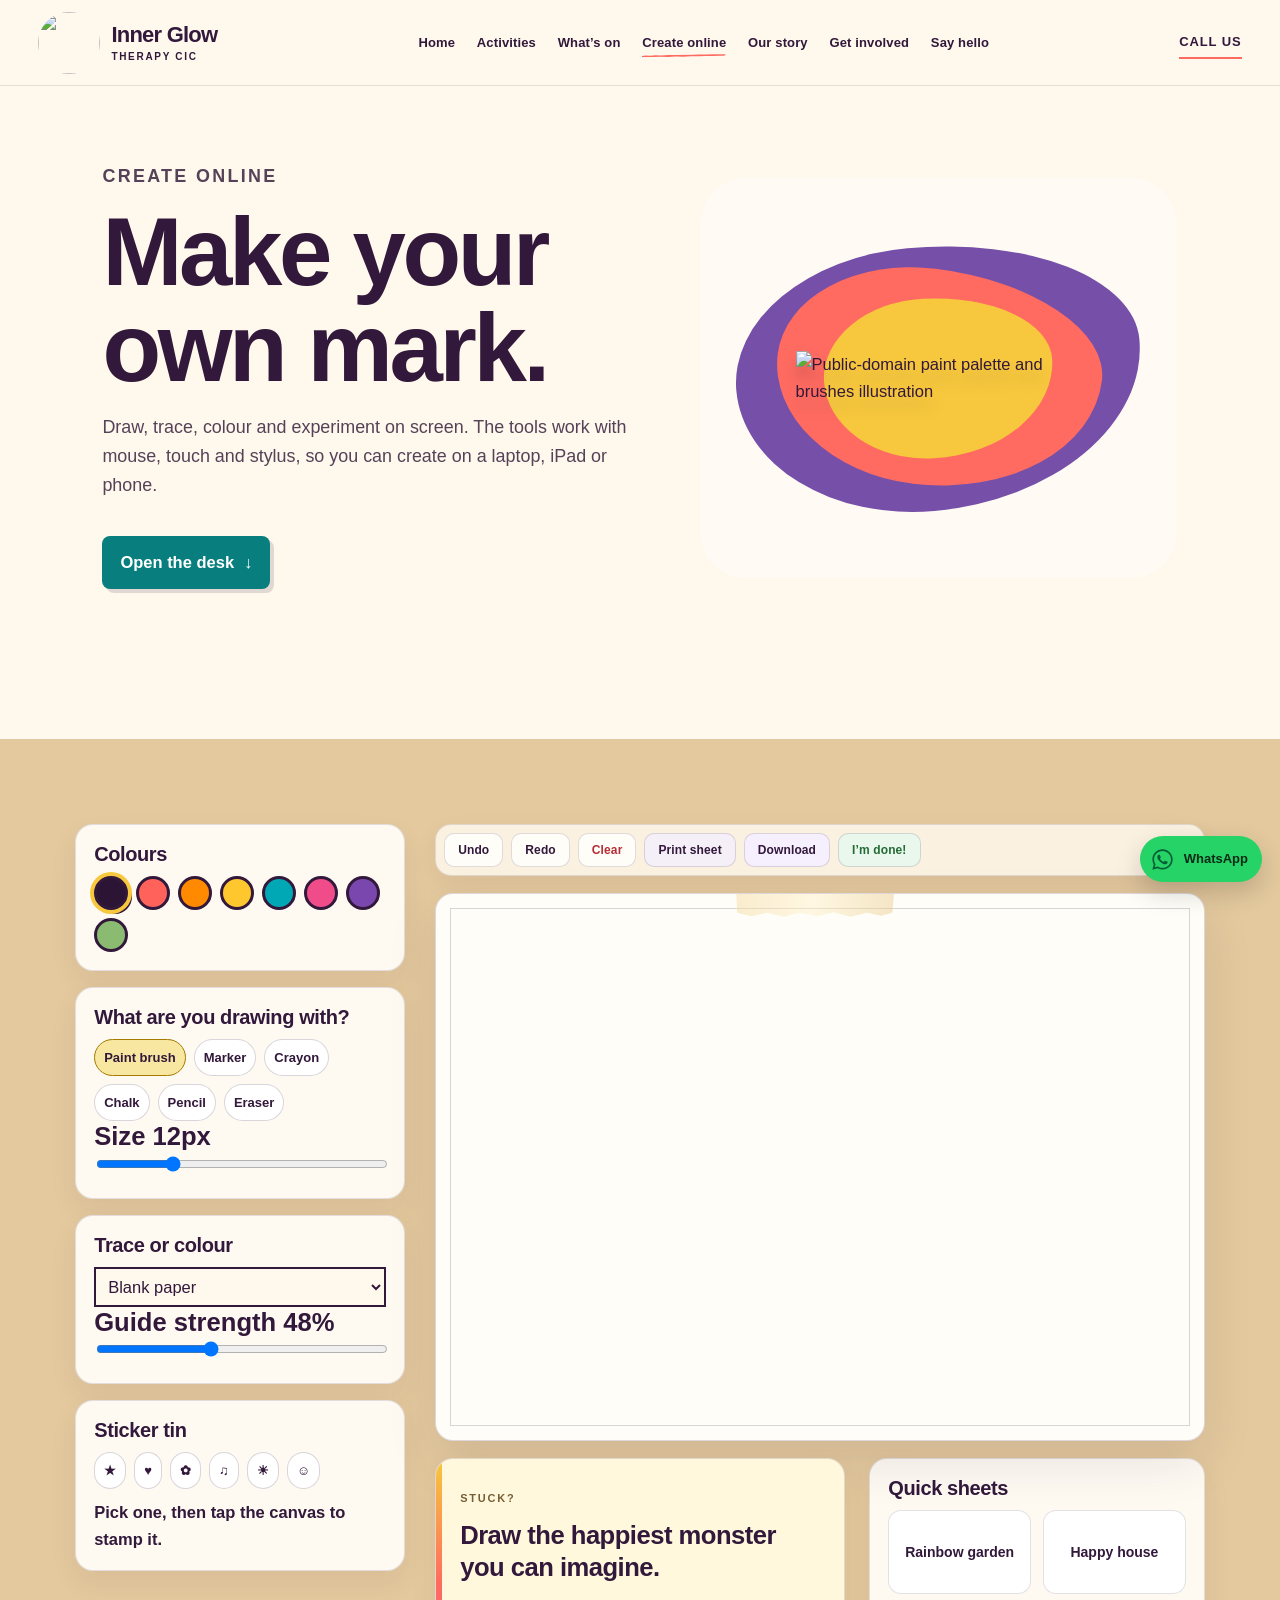
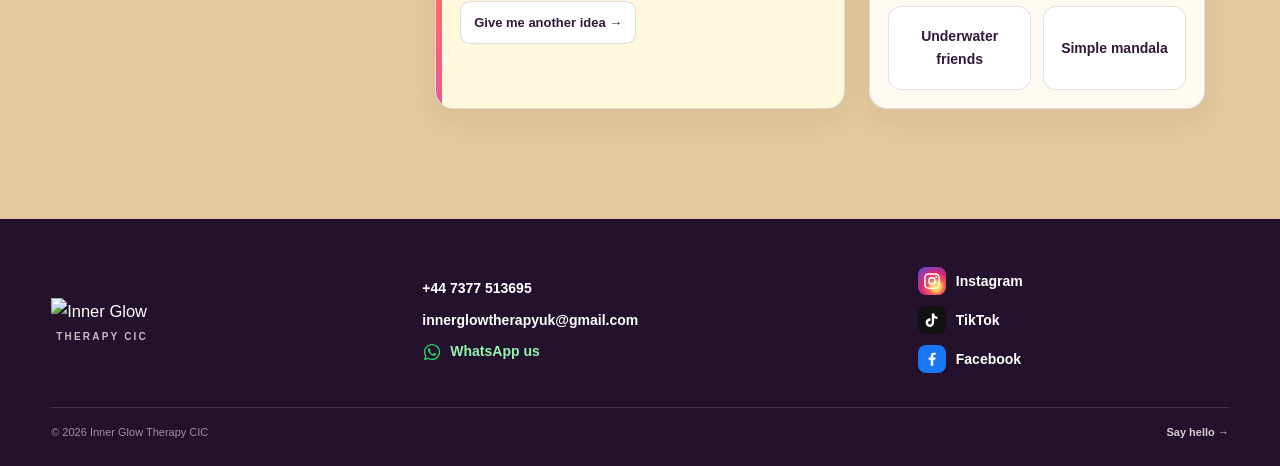
==== create-online.html @ 75ddf984 "Add files via upload" ====
<!doctype html><html lang="en"><head><meta charset="utf-8"><meta name="viewport" content="width=device-width,initial-scale=1"><meta name="theme-color" content="#fff7e9"><meta name="description" content="Draw, trace, colour and play online with the Inner Glow Therapy Messy Desk."><title>The Messy Desk | Create Online</title><link rel="stylesheet" href="styles.css"><script>(function(){try{var q=new URLSearchParams(location.search);if(sessionStorage.getItem('ig-build-wipe')==='1'||q.get('_ig')==='1')document.documentElement.classList.add('ig-incoming')}catch(e){if(location.search.indexOf('_ig=1')>-1)document.documentElement.classList.add('ig-incoming')}})();</script><style>html.ig-incoming::before{content:"";position:fixed;inset:0;z-index:2147483647;background:#ff6b60;pointer-events:none}</style></head><body data-page="create"><a class="skip" href="#main">Skip to content</a><header class="site-header v8-header"><a class="brand v8-brand v13-brand" href="index.html" aria-label="Inner Glow Therapy CIC home"><img class="v13-brand-symbol" src="assets/inner-glow-symbol-clean.png" alt=""><span class="v13-brand-copy"><strong>Inner Glow</strong><small>Therapy CIC</small></span></a><button class="menu-btn" type="button" aria-expanded="false" aria-controls="main-nav">Menu</button><nav class="site-nav" id="main-nav" aria-label="Main navigation"><a href="index.html">Home</a><a href="activities.html">Activities</a><a href="whats-on.html">What’s on</a><a href="create-online.html" aria-current="page">Create online</a><a href="about.html">Our story</a><a href="get-involved.html">Get involved</a><a href="contact.html">Say hello</a></nav><a class="header-call" href="tel:+447377513695">Call us</a></header>
<main id="main"><section class="sub-main"><section class="sub-hero create-online-hero"><div class="sub-hero-copy" data-build="text"><p class="eyebrow">CREATE ONLINE</p><h1>Make your own mark.</h1><p>Draw, trace, colour and experiment on screen. The tools work with mouse, touch and stylus, so you can create on a laptop, iPad or phone.</p><a class="v8-link solid teal" href="#messy-desk">Open the desk <span>↓</span></a></div><div class="sub-hero-art" data-build="art"><span class="art-layer a"></span><span class="art-layer b"></span><span class="art-layer c"></span><img src="assets/pd-palette.svg" alt="Public-domain paint palette and brushes illustration"></div></section></section><section class="messy-desk" id="messy-desk"><div class="desk-inner"><aside class="toolbox"><div class="tool-card" style="--r:-1deg"><h3>Colours</h3><div class="paint-swatches"><button class="colour-dot active" data-colour="#2b1434" style="--c:#2b1434" aria-label="Ink"></button><button class="colour-dot" data-colour="#ff625b" style="--c:#ff625b" aria-label="Coral"></button><button class="colour-dot" data-colour="#ff8a00" style="--c:#ff8a00" aria-label="Orange"></button><button class="colour-dot" data-colour="#ffc72e" style="--c:#ffc72e" aria-label="Yellow"></button><button class="colour-dot" data-colour="#00a7b5" style="--c:#00a7b5" aria-label="Teal"></button><button class="colour-dot" data-colour="#ef4c89" style="--c:#ef4c89" aria-label="Pink"></button><button class="colour-dot" data-colour="#7947ad" style="--c:#7947ad" aria-label="Purple"></button><button class="colour-dot" data-colour="#8bbb70" style="--c:#8bbb70" aria-label="Green"></button></div></div><div class="tool-card" style="--r:1deg"><h3>What are you drawing with?</h3><div class="brush-tabs"><button class="tool-chip active" data-brush="paint">Paint brush</button><button class="tool-chip" data-brush="marker">Marker</button><button class="tool-chip" data-brush="crayon">Crayon</button><button class="tool-chip" data-brush="chalk">Chalk</button><button class="tool-chip" data-brush="pencil">Pencil</button><button class="tool-chip" data-brush="eraser">Eraser</button></div><label class="hand" for="brush-size">Size <span id="brush-size-value">12</span>px</label><input id="brush-size" type="range" min="2" max="42" value="12"></div><div class="tool-card" style="--r:-.5deg"><h3>Trace or colour</h3><select id="guide-select"><option value="blank">Blank paper</option><optgroup label="Trace"><option value="heart">Heart swirl</option><option value="flower">Flower</option><option value="butterfly">Butterfly</option><option value="star">Star trail</option></optgroup><optgroup label="Colouring sheets"><option value="rainbow">Rainbow garden</option><option value="house">Happy house</option><option value="underwater">Underwater friends</option><option value="mandala">Simple mandala</option></optgroup></select><label class="hand" for="guide-opacity">Guide strength <span id="guide-opacity-value">48</span>%</label><input id="guide-opacity" type="range" min="15" max="100" value="48"></div><div class="tool-card" style="--r:1deg"><h3>Sticker tin</h3><div class="stamp-tabs"><button class="tool-chip stamp-icon" data-stamp="star">★</button><button class="tool-chip stamp-icon" data-stamp="heart">♥</button><button class="tool-chip stamp-icon" data-stamp="flower">✿</button><button class="tool-chip stamp-icon" data-stamp="music">♫</button><button class="tool-chip stamp-icon" data-stamp="sun">☀</button><button class="tool-chip stamp-icon" data-stamp="smile">☺</button></div><p style="margin:.6em 0 0;font-weight:700">Pick one, then tap the canvas to stamp it.</p></div></aside><div class="desk-canvas-area"><div class="canvas-toolbar"><button class="paint-btn" type="button" id="undo-btn">Undo</button><button class="paint-btn teal" type="button" id="redo-btn">Redo</button><button class="paint-btn coral" type="button" id="clear-btn">Clear</button><button class="paint-btn purple" type="button" id="print-btn">Print sheet</button><button class="paint-btn pink" type="button" id="download-btn">Download</button><button class="paint-btn green" type="button" id="done-btn">I’m done!</button></div><div class="canvas-shell"><div class="canvas-paper" id="canvas-paper"><div class="guide-layer" id="guide-layer" aria-hidden="true"></div><canvas id="draw-canvas" width="1000" height="700" aria-label="Inner Glow online drawing canvas"></canvas></div></div><div class="studio-bottom"><div class="prompt-card"><strong>STUCK?</strong><p class="prompt-text" id="prompt-text">Draw the happiest monster you can imagine.</p><button class="paint-btn coral" type="button" id="prompt-btn">Give me another idea →</button></div><div class="tool-card" style="--r:1deg"><h3>Quick sheets</h3><div class="sheet-list"><button class="sheet-choice" data-sheet="rainbow">Rainbow garden</button><button class="sheet-choice" data-sheet="house">Happy house</button><button class="sheet-choice" data-sheet="underwater">Underwater friends</button><button class="sheet-choice" data-sheet="mandala">Simple mandala</button></div></div></div></div></div></section></main><div class="done-pop" id="done-pop" role="dialog" aria-modal="true" aria-labelledby="done-title"><div class="done-card"><h2 id="done-title">LOOK WHAT YOU MADE!</h2><p class="hand">That deserves a tiny celebration.</p><div style="display:flex;gap:15px;justify-content:center;flex-wrap:wrap"><button class="paint-btn pink" type="button" id="done-download">Download it</button><button class="paint-btn teal" type="button" id="done-close">Keep drawing</button></div></div></div><footer class="site-footer v11-footer"><div class="footer-inner"><div class="footer-main"><div class="footer-brand footer-brand-real"><img src="assets/inner-glow-lockup-clean.png" alt="Inner Glow"><span class="footer-brand-sub">THERAPY CIC</span></div><div class="footer-contact"><a href="tel:+447377513695">+44 7377 513695</a><a href="mailto:innerglowtherapyuk@gmail.com">innerglowtherapyuk@gmail.com</a><a class="footer-whatsapp" href="https://wa.me/447377513695" target="_blank" rel="noopener"><span class="footer-wa-icon"><svg viewBox="0 0 32 32" aria-hidden="true"><path fill="currentColor" d="M16.03 3C8.85 3 3.03 8.78 3.03 15.91c0 2.28.6 4.5 1.73 6.45L3 29l6.82-1.77a13.04 13.04 0 0 0 6.2 1.57h.01c7.17 0 13-5.79 13-12.9C29.03 8.78 23.2 3 16.03 3Zm0 23.62h-.01a10.85 10.85 0 0 1-5.52-1.5l-.4-.24-4.05 1.05 1.08-3.93-.26-.4a10.67 10.67 0 0 1-1.67-5.7c0-5.94 4.86-10.73 10.84-10.73s10.84 4.8 10.84 10.73-4.87 10.72-10.85 10.72Zm5.94-8.04c-.33-.16-1.93-.95-2.23-1.06-.3-.1-.52-.16-.74.16-.22.33-.85 1.06-1.04 1.27-.19.22-.38.24-.7.08-.33-.16-1.38-.5-2.63-1.6-.97-.86-1.63-1.93-1.82-2.25-.19-.33-.02-.5.14-.66.15-.14.33-.38.49-.57.16-.19.22-.33.33-.54.1-.22.05-.41-.03-.57-.08-.16-.74-1.77-1.01-2.42-.27-.64-.54-.55-.74-.56h-.63c-.22 0-.57.08-.87.41-.3.33-1.14 1.11-1.14 2.72s1.17 3.16 1.33 3.38c.16.22 2.3 3.5 5.57 4.91.78.33 1.39.53 1.86.68.78.25 1.49.21 2.05.13.63-.09 1.93-.78 2.2-1.54.27-.76.27-1.41.19-1.54-.08-.14-.3-.22-.63-.38Z"/></svg></span><span>WhatsApp us</span></a></div><div class="footer-social"><a class="social-link social-instagram" href="https://www.instagram.com/innerglowtherapyuk?utm_source=qr&amp;igsh=cDhlcTVmOWV3dHRn" target="_blank" rel="noopener"><svg class="social-icon" viewBox="0 0 24 24" aria-hidden="true"><rect x="2.5" y="2.5" width="19" height="19" rx="5" fill="none" stroke="currentColor" stroke-width="2"/><circle cx="12" cy="12" r="4.2" fill="none" stroke="currentColor" stroke-width="2"/><circle cx="17.6" cy="6.5" r="1.2" fill="currentColor"/></svg><span>Instagram</span></a><a class="social-link social-tiktok" href="https://www.tiktok.com/@innerglowtherapyuk?_r=1&amp;_t=ZN-98gktzrJQJy" target="_blank" rel="noopener"><svg class="social-icon" viewBox="0 0 24 24" aria-hidden="true"><path fill="currentColor" d="M14.7 3.2c.5 2.7 2 4.3 4.6 4.5v3.1c-1.7-.1-3.2-.6-4.5-1.5v5.7c0 4.1-2.7 6.2-5.6 6.2-3.2 0-5.6-2.5-5.6-5.6 0-3.5 2.7-6 6.3-5.8v3.2c-1.8-.1-3.1.9-3.1 2.6 0 1.4 1 2.5 2.4 2.5 1.6 0 2.5-1.1 2.5-3.2V3.2h3Z"/></svg><span>TikTok</span></a><a class="social-link social-facebook" href="https://www.facebook.com/share/19WSZBAquq/" target="_blank" rel="noopener"><svg class="social-icon" viewBox="0 0 24 24" aria-hidden="true"><path fill="currentColor" d="M13.7 21v-8h2.7l.4-3.1h-3.1V7.9c0-.9.3-1.5 1.6-1.5H17V3.6c-.3 0-1.3-.1-2.5-.1-2.5 0-4.2 1.5-4.2 4.3v2.1H7.5V13h2.8v8h3.4Z"/></svg><span>Facebook</span></a></div></div><div class="footer-bottom"><span>© <span data-year></span> Inner Glow Therapy CIC</span><a href="contact.html">Say hello →</a></div></div></footer><a class="whatsapp-float v13-wa" href="https://wa.me/447377513695" target="_blank" rel="noopener" aria-label="Chat to Inner Glow Therapy CIC on WhatsApp"><svg class="wa-logo" viewBox="0 0 32 32" aria-hidden="true"><path fill="currentColor" d="M16.03 3C8.85 3 3.03 8.78 3.03 15.91c0 2.28.6 4.5 1.73 6.45L3 29l6.82-1.77a13.04 13.04 0 0 0 6.2 1.57h.01c7.17 0 13-5.79 13-12.9C29.03 8.78 23.2 3 16.03 3Zm0 23.62h-.01a10.85 10.85 0 0 1-5.52-1.5l-.4-.24-4.05 1.05 1.08-3.93-.26-.4a10.67 10.67 0 0 1-1.67-5.7c0-5.94 4.86-10.73 10.84-10.73s10.84 4.8 10.84 10.73-4.87 10.72-10.85 10.72Zm5.94-8.04c-.33-.16-1.93-.95-2.23-1.06-.3-.1-.52-.16-.74.16-.22.33-.85 1.06-1.04 1.27-.19.22-.38.24-.7.08-.33-.16-1.38-.5-2.63-1.6-.97-.86-1.63-1.93-1.82-2.25-.19-.33-.02-.5.14-.66.15-.14.33-.38.49-.57.16-.19.22-.33.33-.54.1-.22.05-.41-.03-.57-.08-.16-.74-1.77-1.01-2.42-.27-.64-.54-.55-.74-.56h-.63c-.22 0-.57.08-.87.41-.3.33-1.14 1.11-1.14 2.72s1.17 3.16 1.33 3.38c.16.22 2.3 3.5 5.57 4.91.78.33 1.39.53 1.86.68.78.25 1.49.21 2.05.13.63-.09 1.93-.78 2.2-1.54.27-.76.27-1.41.19-1.54-.08-.14-.3-.22-.63-.38Z"/></svg><span class="wa-label">WhatsApp</span></a><script src="script.js"></script></body></html>
---- styles.css ----
:root{--paper:#fff7e9;--paper2:#f8ead5;--ink:#2b1434;--orange:#ff8a00;--coral:#ff625b;--pink:#ef4c89;--purple:#7947ad;--teal:#00a7b5;--yellow:#ffc72e;--green:#8bbb70;--blue:#2d85bb;--max:1320px;--line:3px solid var(--ink);--shadow:8px 9px 0 var(--ink)}
*{box-sizing:border-box}html{scroll-behavior:smooth;background:var(--paper)}body{margin:0;background:var(--paper);color:var(--ink);font-family:'Atkinson Hyperlegible','Trebuchet MS',Arial,sans-serif;line-height:1.5;overflow-x:hidden}a{color:inherit}img{max-width:100%;display:block}button,input,textarea,select{font:inherit;color:inherit}.skip{position:fixed;left:12px;top:-80px;background:var(--ink);color:#fff;padding:10px 14px;z-index:999999}.skip:focus{top:12px}::selection{background:var(--yellow)}
/* typography */
.brush-font,.display,.section-title,.paint-heading{font-family:'Knewave','Arial Black',Impact,cursive;letter-spacing:.01em}.hand,.scribble,.nav-hand{font-family:'Schoolbell','Segoe Print','Comic Sans MS',cursive}.display{font-size:clamp(78px,11vw,168px);line-height:.79;margin:0;text-transform:uppercase;font-weight:400}.section-title{font-size:clamp(48px,7vw,98px);line-height:.88;margin:0;font-weight:400}.section-title.small{font-size:clamp(42px,5.6vw,76px)}.kicker{font-size:12px;line-height:1.2;font-weight:700;letter-spacing:.18em;text-transform:uppercase;margin:0 0 15px}.lede{font-size:clamp(19px,2.1vw,29px);line-height:1.26;font-weight:700;max-width:680px}.hand{font-size:clamp(20px,2vw,31px);line-height:1.2}.copy{font-size:18px;font-weight:700;max-width:64ch}
/* ambient moving paint */
.ambient-paint{position:fixed;inset:0;pointer-events:none;z-index:0;overflow:hidden}.ambient-dot{position:absolute;width:var(--s);height:var(--s);left:var(--x);top:var(--y);background:var(--c);opacity:.13;mask:url('assets/splat.svg') center/contain no-repeat;-webkit-mask:url('assets/splat.svg') center/contain no-repeat;animation:floatPaint var(--d) ease-in-out infinite alternate;transform:rotate(var(--r))}.ambient-line{position:absolute;width:26vw;height:16px;left:var(--x);top:var(--y);background:var(--c);opacity:.08;mask:url('assets/brush-small.svg') center/100% 100%;-webkit-mask:url('assets/brush-small.svg') center/100% 100%;animation:driftLine var(--d) ease-in-out infinite alternate;transform:rotate(var(--r))}@keyframes floatPaint{to{transform:translate(24px,-18px) rotate(calc(var(--r) + 16deg)) scale(1.08)}}@keyframes driftLine{to{transform:translate(-45px,20px) rotate(calc(var(--r) - 2deg))}}
.site-header,main,.site-footer{position:relative;z-index:2}
/* header */
.site-header{max-width:var(--max);margin:0 auto;padding:15px 24px;display:grid;grid-template-columns:auto 1fr auto;gap:24px;align-items:center}.brand{display:flex;align-items:center;gap:10px;text-decoration:none}.brand img{width:54px;height:54px;border-radius:50%;object-fit:cover}.brand-name{font-family:'Schoolbell',cursive;font-size:24px;font-weight:700;white-space:nowrap}.site-nav{display:flex;justify-content:center;align-items:center;gap:4px;flex-wrap:wrap}.site-nav a{font-family:'Schoolbell',cursive;text-decoration:none;font-size:19px;font-weight:700;padding:8px 10px;position:relative;transition:transform .18s ease}.site-nav a:hover{transform:rotate(-2deg) translateY(-2px)}.site-nav a::after{content:'';position:absolute;left:5px;right:5px;bottom:3px;height:10px;background:var(--yellow);z-index:-1;mask:url('assets/brush-small.svg') center/100% 100%;-webkit-mask:url('assets/brush-small.svg') center/100% 100%;transform:scaleX(0) rotate(-1deg);transform-origin:left;transition:transform .2s ease}.site-nav a:hover::after,.site-nav a[aria-current='page']::after{transform:scaleX(1) rotate(-1deg)}.header-call{font-family:'Schoolbell',cursive;font-weight:700;text-decoration:none;font-size:18px;position:relative;padding:10px 15px}.header-call::before{content:'';position:absolute;inset:-5px -8px;background:var(--coral);z-index:-1;mask:url('assets/brush-small.svg') center/100% 100%;-webkit-mask:url('assets/brush-small.svg') center/100% 100%;transform:rotate(1deg)}.menu-btn{display:none;border:var(--line);background:var(--yellow);font-family:'Schoolbell';font-size:18px;font-weight:700;padding:8px 11px}
/* common artwork helpers */
.paint-swipe{position:absolute;display:block;background:var(--c);mask:url('assets/brush-wide.svg') center/100% 100%;-webkit-mask:url('assets/brush-wide.svg') center/100% 100%;animation:swashBreath 8s ease-in-out infinite alternate;transform:rotate(var(--r,0deg));pointer-events:none}.paint-swipe.small{mask-image:url('assets/brush-small.svg');-webkit-mask-image:url('assets/brush-small.svg')}@keyframes swashBreath{to{transform:rotate(calc(var(--r,0deg) + 1deg)) scale(1.025)}}.paint-splat{position:absolute;background:var(--c);mask:url('assets/splat.svg') center/contain no-repeat;-webkit-mask:url('assets/splat.svg') center/contain no-repeat;animation:splatFloat 6s ease-in-out infinite alternate;pointer-events:none}@keyframes splatFloat{to{transform:translateY(-11px) rotate(11deg) scale(1.04)}}.tape{position:absolute;background:url('assets/tape.svg') center/100% 100% no-repeat;pointer-events:none;z-index:5}.scribble-arrow{position:absolute;font-family:'Schoolbell',cursive;font-size:30px;font-weight:700;animation:wiggle 3.6s ease-in-out infinite alternate;pointer-events:none}@keyframes wiggle{to{transform:translateY(-5px) rotate(4deg)}}
.paint-btn{position:relative;display:inline-flex;align-items:center;justify-content:center;text-decoration:none;border:0;background:none;font-family:'Schoolbell',cursive;font-size:21px;font-weight:700;padding:13px 19px;cursor:pointer;isolation:isolate;transition:transform .15s ease}.paint-btn::before{content:'';position:absolute;inset:-9px -13px;background:var(--btn,var(--yellow));z-index:-1;mask:url('assets/brush-small.svg') center/100% 100%;-webkit-mask:url('assets/brush-small.svg') center/100% 100%;transform:rotate(var(--btn-r,-1deg));transition:transform .17s ease}.paint-btn:hover{transform:translateY(-3px) rotate(-1deg)}.paint-btn:hover::before{transform:rotate(calc(var(--btn-r,-1deg) + 2deg)) scale(1.04)}.paint-btn.coral{--btn:var(--coral)}.paint-btn.pink{--btn:var(--pink)}.paint-btn.teal{--btn:var(--teal)}.paint-btn.purple{--btn:#bd88d7}.paint-btn.green{--btn:var(--green)}
/* HOME: sketchbook hero */
.hero{max-width:var(--max);margin:0 auto;min-height:830px;padding:62px 24px 95px;display:grid;grid-template-columns:1.05fr .95fr;gap:44px;align-items:center;position:relative}.hero-copy{position:relative;z-index:4}.hero-copy .display span{display:block;width:max-content;max-width:100%;position:relative;animation:headlineWobble 7s ease-in-out infinite alternate}.hero-copy .display span:nth-child(2){margin-left:6%;animation-delay:-2s}.hero-copy .display span:nth-child(3){margin-left:1%;animation-delay:-4s}@keyframes headlineWobble{to{transform:rotate(.7deg) translateY(-3px)}}.hero-copy .display span::before{content:'';position:absolute;left:-5%;right:-7%;bottom:.03em;height:.28em;background:var(--stroke);z-index:-1;mask:url('assets/brush-small.svg') center/100% 100%;-webkit-mask:url('assets/brush-small.svg') center/100% 100%;animation:underlineLive 5s ease-in-out infinite alternate;transform:rotate(var(--rot,-1deg));transform-origin:left}@keyframes underlineLive{0%{transform:rotate(var(--rot,-1deg)) scaleX(.93)}100%{transform:rotate(calc(var(--rot,-1deg) + 1deg)) scaleX(1.03)}}.hero-copy .l1{--stroke:var(--yellow);--rot:-2deg}.hero-copy .l2{--stroke:var(--coral);--rot:1deg}.hero-copy .l3{--stroke:var(--teal);--rot:-1deg}.hero-actions{display:flex;gap:22px;flex-wrap:wrap;margin-top:30px}.hero-side{position:relative;height:650px}.logo-paper{position:absolute;left:13%;top:64px;width:72%;background:#fffdf6;border:var(--line);padding:22px 22px 26px;box-shadow:14px 15px 0 var(--ink);transform:rotate(2.7deg);animation:paperFloat 7s ease-in-out infinite alternate;z-index:3}@keyframes paperFloat{to{transform:translateY(-10px) rotate(1.6deg)}}.logo-paper img{width:100%}.logo-paper .tape{width:150px;height:48px;top:-23px;left:35%;transform:rotate(-3deg)}.studio-note{position:absolute;border:var(--line);box-shadow:6px 7px 0 var(--ink);padding:13px 15px;background:var(--yellow);font-family:'Schoolbell',cursive;font-size:19px;line-height:1.15;font-weight:700;z-index:6;animation:noteFloat 6s ease-in-out infinite alternate}@keyframes noteFloat{to{transform:translateY(-8px) rotate(calc(var(--nr,0deg) + 2deg))}}.studio-note.a{left:0;top:28px;--nr:-7deg;transform:rotate(-7deg)}.studio-note.b{right:0;top:18px;background:var(--pink);--nr:6deg;transform:rotate(6deg)}.studio-note.c{right:1%;bottom:42px;background:var(--teal);--nr:-4deg;transform:rotate(-4deg)}.hero-side .paint-swipe.s1{width:95%;height:230px;left:3%;top:225px;--c:var(--orange);--r:-10deg;opacity:.72;z-index:1}.hero-side .paint-swipe.s2{width:76%;height:160px;right:-8%;bottom:85px;--c:var(--teal);--r:8deg;opacity:.63;z-index:1}.hero-side .paint-splat{width:95px;height:95px;left:6%;bottom:75px;--c:var(--purple);z-index:2}.hero-doodle{position:absolute;font-family:'Schoolbell',cursive;font-weight:700;z-index:7}.doodle-star{right:6%;top:188px;font-size:60px;color:var(--orange);animation:spinSlow 14s linear infinite}@keyframes spinSlow{to{transform:rotate(360deg)}}.doodle-arrow{left:0;bottom:116px;font-size:28px;transform:rotate(-10deg)}
.ticker{overflow:hidden;background:var(--ink);color:var(--paper);border-top:6px solid var(--coral);border-bottom:6px solid var(--yellow);transform:rotate(-.6deg);margin:-25px -12px 0}.ticker-track{display:flex;white-space:nowrap;width:max-content;font-family:'Schoolbell',cursive;font-size:25px;font-weight:700;padding:12px 0;animation:ticker 22s linear infinite}.ticker-track span{padding-right:34px}@keyframes ticker{to{transform:translateX(-50%)}}
/* sections */
.page{max-width:var(--max);margin:0 auto;padding:105px 24px;position:relative}.page.tight{padding-top:72px;padding-bottom:72px}.section-intro{display:grid;grid-template-columns:1.1fr .9fr;gap:45px;align-items:end;margin-bottom:58px}.section-intro p{font-size:19px;font-weight:700;max-width:600px}
/* mural activities */
.mural{position:relative;min-height:920px;margin-top:30px}.mural-piece{position:absolute;padding:28px 30px 34px;z-index:2}.mural-piece::before{content:'';position:absolute;inset:-12px -18px;background:var(--piece);z-index:-2;mask:url('assets/brush-wide.svg') center/100% 100%;-webkit-mask:url('assets/brush-wide.svg') center/100% 100%;transform:rotate(var(--rot));filter:drop-shadow(7px 8px 0 var(--ink))}.mural-piece h3{font-family:'Knewave',cursive;font-size:clamp(40px,5vw,72px);line-height:.86;margin:0 0 12px;font-weight:400;max-width:9ch}.mural-piece p{font-weight:700;font-size:18px;max-width:31ch;margin:0}.mural-piece .mini-icon{position:absolute;right:4%;top:-12%;width:110px;height:110px;animation:iconDance 5s ease-in-out infinite alternate}@keyframes iconDance{to{transform:translateY(-8px) rotate(6deg)}}.mural-piece.craft{left:1%;top:20px;width:46%;--piece:var(--coral);--rot:-2deg}.mural-piece.dance{right:4%;top:80px;width:40%;--piece:var(--yellow);--rot:2deg}.mural-piece.chat{left:10%;top:360px;width:38%;--piece:var(--teal);--rot:1deg}.mural-piece.wellbeing{right:8%;top:405px;width:39%;--piece:var(--green);--rot:-2deg}.mural-piece.community{left:18%;right:14%;top:685px;--piece:#c588df;--rot:1deg}.mural-line{position:absolute;height:18px;background:var(--ink);opacity:.14;mask:url('assets/brush-small.svg') center/100% 100%;-webkit-mask:url('assets/brush-small.svg') center/100% 100%;animation:driftLine 7s ease-in-out infinite alternate}.mural-line.m1{left:2%;right:30%;top:325px;transform:rotate(7deg)}.mural-line.m2{left:36%;right:2%;top:656px;transform:rotate(-5deg)}
/* doodle mini canvas */
.doodle-lab{background:var(--ink);color:var(--paper);overflow:hidden}.doodle-lab-inner{max-width:var(--max);margin:0 auto;padding:90px 24px;display:grid;grid-template-columns:.8fr 1.2fr;gap:42px;align-items:center}.doodle-lab .section-title{color:var(--paper)}.mini-canvas-wrap{position:relative;background:#fffdf8;border:4px solid var(--paper);box-shadow:12px 13px 0 var(--pink);padding:14px;transform:rotate(1deg)}#mini-canvas{width:100%;height:360px;display:block;background:linear-gradient(#fffdf8,#fff7e9);touch-action:none;cursor:crosshair}.mini-canvas-label{position:absolute;top:-33px;right:16px;background:var(--yellow);color:var(--ink);padding:8px 15px;font-family:'Schoolbell';font-size:21px;transform:rotate(3deg);border:3px solid var(--ink)}.mini-tools{display:flex;gap:14px;flex-wrap:wrap;margin-top:24px}.mini-dot{width:36px;height:36px;border-radius:50%;border:3px solid var(--paper);background:var(--c);cursor:pointer}.mini-dot.active{box-shadow:0 0 0 4px var(--yellow)}
/* choose mood */
.mood-grid{display:grid;grid-template-columns:repeat(5,1fr);gap:14px;margin-top:42px}.mood{border:0;background:none;position:relative;min-height:150px;padding:18px 14px;font-family:'Schoolbell',cursive;font-size:24px;font-weight:700;cursor:pointer;isolation:isolate;transition:transform .18s ease}.mood::before{content:'';position:absolute;inset:-8px;background:var(--c);z-index:-1;mask:url('assets/brush-wide.svg') center/100% 100%;-webkit-mask:url('assets/brush-wide.svg') center/100% 100%;transform:rotate(var(--r))}.mood:hover,.mood[aria-pressed='true']{transform:translateY(-6px) rotate(-1deg)}.mood[aria-pressed='true']::after{content:'✓';position:absolute;right:8px;top:-4px;font-family:'Schoolbell';font-size:35px}.mood-answer{margin-top:34px;padding:28px;position:relative;max-width:770px}.mood-answer::before{content:'';position:absolute;inset:-16px -20px;background:var(--paper2);z-index:-1;mask:url('assets/brush-wide.svg') center/100% 100%;-webkit-mask:url('assets/brush-wide.svg') center/100% 100%;transform:rotate(-1deg)}.mood-answer strong{font-family:'Knewave';font-size:40px;font-weight:400;display:block;line-height:.95}
/* online teaser */
.online-teaser{display:grid;grid-template-columns:.85fr 1.15fr;gap:45px;align-items:center}.desk-preview{position:relative;min-height:440px}.desk-preview .sheet{position:absolute;border:var(--line);box-shadow:var(--shadow);padding:25px;background:#fffdf8;font-family:'Schoolbell';font-size:22px;font-weight:700}.desk-preview .sheet.one{left:2%;top:20px;width:62%;height:240px;background:var(--yellow);transform:rotate(-5deg)}.desk-preview .sheet.two{right:2%;top:90px;width:55%;height:230px;background:var(--teal);transform:rotate(4deg)}.desk-preview .sheet.three{left:22%;right:17%;bottom:12px;height:175px;background:var(--coral);transform:rotate(-1deg)}.desk-preview .sheet::after{content:'';position:absolute;width:110px;height:36px;left:38%;top:-20px;background:url('assets/tape.svg') center/100% 100% no-repeat}.desk-preview .sketch{font-size:60px;display:block;line-height:1;margin-top:20px;animation:wiggle 4s ease-in-out infinite alternate}
/* page hero variants */
.page-hero{max-width:var(--max);margin:0 auto;padding:65px 24px 80px;display:grid;grid-template-columns:1.05fr .95fr;gap:45px;align-items:center;min-height:610px}.page-hero h1{font-family:'Knewave';font-size:clamp(72px,10vw,145px);line-height:.8;margin:0;text-transform:uppercase;font-weight:400}.page-hero h1 .paint-word{position:relative;display:inline-block}.page-hero h1 .paint-word::after{content:'';position:absolute;left:-6%;right:-8%;bottom:.04em;height:.3em;background:var(--page-color,var(--yellow));z-index:-1;mask:url('assets/brush-small.svg') center/100% 100%;-webkit-mask:url('assets/brush-small.svg') center/100% 100%;animation:underlineLive 5s ease-in-out infinite alternate}.page-art{height:430px;position:relative}.page-art .big-swash{position:absolute;inset:45px 0 20px;background:var(--page-color,var(--yellow));mask:url('assets/brush-wide.svg') center/100% 100%;-webkit-mask:url('assets/brush-wide.svg') center/100% 100%;transform:rotate(-6deg);animation:swashBreath 8s ease-in-out infinite alternate}.page-art .big-word{position:absolute;left:50%;top:50%;transform:translate(-50%,-50%) rotate(-4deg);font-family:'Schoolbell';font-weight:700;font-size:clamp(52px,7vw,100px);line-height:.9;text-align:center;z-index:3}.page-art .paint-splat{width:100px;height:100px;right:0;top:0;--c:var(--pink)}
/* activities detailed */
.activity-flow{display:grid;gap:115px}.activity-scene{display:grid;grid-template-columns:1fr 1fr;gap:52px;align-items:center;position:relative}.activity-scene:nth-child(even) .activity-visual{order:2}.activity-visual{min-height:430px;position:relative;display:grid;place-items:center}.activity-visual::before{content:'';position:absolute;inset:0;background:var(--tone);mask:url('assets/brush-wide.svg') center/100% 100%;-webkit-mask:url('assets/brush-wide.svg') center/100% 100%;transform:rotate(var(--rot,-3deg));filter:drop-shadow(9px 10px 0 var(--ink));animation:swashBreath 9s ease-in-out infinite alternate}.activity-visual .art-word{position:relative;z-index:2;font-family:'Schoolbell';font-size:clamp(48px,6vw,90px);font-weight:700;text-align:center;line-height:.9;animation:wiggle 5s ease-in-out infinite alternate}.activity-copy h2{font-family:'Knewave';font-size:clamp(48px,6vw,86px);line-height:.86;font-weight:400;margin:0 0 17px}.activity-copy p{font-size:19px;font-weight:700;max-width:55ch}.activity-copy ul{font-weight:700;font-size:17px;line-height:1.6}
/* noticeboard */
.noticeboard{background:#c99e67;padding:42px;border:5px solid var(--ink);box-shadow:14px 14px 0 var(--ink);position:relative;min-height:680px;background-image:radial-gradient(rgba(43,20,52,.13) 1px,transparent 1px);background-size:8px 8px}.notice{position:absolute;padding:28px;border:var(--line);box-shadow:8px 9px 0 rgba(43,20,52,.75);background:#fffdf8;width:min(370px,42%);font-weight:700;animation:noteFloat 7s ease-in-out infinite alternate}.notice::before{content:'';position:absolute;width:100px;height:34px;left:35%;top:-17px;background:url('assets/tape.svg') center/100% 100% no-repeat}.notice h3{font-family:'Knewave';font-size:42px;line-height:.9;font-weight:400;margin:0 0 14px}.notice.a{left:5%;top:65px;background:var(--yellow);--nr:-3deg;transform:rotate(-3deg)}.notice.b{right:5%;top:105px;background:var(--pink);--nr:4deg;transform:rotate(4deg)}.notice.c{left:16%;bottom:70px;background:var(--teal);--nr:2deg;transform:rotate(2deg)}.notice.d{right:11%;bottom:42px;background:#fffdf8;--nr:-4deg;transform:rotate(-4deg)}
/* scrapbook about */
.scrapbook{display:grid;grid-template-columns:1fr 1fr;gap:34px}.scrap{position:relative;min-height:340px;padding:32px;border:var(--line);background:#fffdf8;box-shadow:var(--shadow);transform:rotate(var(--r));animation:noteFloat 8s ease-in-out infinite alternate}.scrap::before{content:'';position:absolute;width:130px;height:40px;left:34%;top:-22px;background:url('assets/tape.svg') center/100% 100% no-repeat}.scrap:nth-child(2){background:var(--yellow)}.scrap:nth-child(3){background:var(--teal)}.scrap:nth-child(4){background:var(--coral)}.scrap h3{font-family:'Knewave';font-size:45px;line-height:.9;font-weight:400;margin:0 0 14px}.manifesto-list{display:grid;gap:12px;margin-top:45px}.manifesto-item{display:grid;grid-template-columns:70px 1fr;border-top:3px solid var(--ink);padding:15px 0;align-items:baseline}.manifesto-item span{font-size:12px;letter-spacing:.16em;font-weight:700}.manifesto-item strong{font-family:'Knewave';font-weight:400;font-size:clamp(34px,4vw,58px);line-height:.9}
/* tear-offs */
.tear-wall{display:grid;grid-template-columns:repeat(2,1fr);gap:36px}.tear-poster{position:relative;min-height:380px;padding:35px 35px 78px;border:var(--line);background:var(--tone);box-shadow:11px 12px 0 var(--ink);transform:rotate(var(--r));animation:noteFloat 8s ease-in-out infinite alternate}.tear-poster h2{font-family:'Knewave';font-size:clamp(48px,5.5vw,78px);line-height:.86;font-weight:400;margin:0 0 18px}.tear-poster p{font-size:19px;font-weight:700;max-width:50ch}.tear-tabs{position:absolute;left:0;right:0;bottom:0;display:grid;grid-template-columns:repeat(7,1fr);border-top:3px dashed var(--ink)}.tear-tabs a{min-height:65px;display:flex;align-items:center;justify-content:center;text-decoration:none;border-right:2px dashed var(--ink);font-family:'Schoolbell';font-weight:700;font-size:14px;writing-mode:vertical-rl;transform:rotate(180deg);padding:6px}.tear-tabs a:last-child{border-right:0}.tear-tabs a:hover{background:rgba(255,255,255,.35)}
/* contact wall */
.contact-layout{display:grid;grid-template-columns:.9fr 1.1fr;gap:44px;align-items:start}.contact-stack{display:grid;gap:25px}.contact-note{position:relative;padding:30px;border:var(--line);box-shadow:var(--shadow);background:var(--tone);transform:rotate(var(--r));animation:noteFloat 7s ease-in-out infinite alternate}.contact-note h3{font-family:'Knewave';font-size:40px;line-height:.9;font-weight:400;margin:0 0 12px}.contact-note a{font-size:21px;font-weight:700;overflow-wrap:anywhere}.paint-form{border:var(--line);box-shadow:13px 14px 0 var(--ink);background:#fffdf8;padding:32px;transform:rotate(.6deg)}.form-row{display:grid;grid-template-columns:1fr 1fr;gap:18px}.field{display:grid;gap:7px;margin-bottom:18px}.field label{font-family:'Schoolbell';font-weight:700;font-size:19px}.field input,.field textarea,.field select{width:100%;border:3px solid var(--ink);background:var(--paper);padding:12px 13px;outline:none;font-size:17px}.field input:focus,.field textarea:focus,.field select:focus{box-shadow:5px 5px 0 var(--teal)}.field textarea{min-height:170px;resize:vertical}.form-status{font-weight:700}
/* create online messy desk */
.messy-desk{background:#d8b887;position:relative;padding:85px 0 110px;overflow:hidden;background-image:radial-gradient(rgba(43,20,52,.12) 1px,transparent 1px);background-size:10px 10px}.desk-inner{max-width:var(--max);margin:0 auto;padding:0 24px;display:grid;grid-template-columns:330px minmax(0,1fr);gap:30px;position:relative}.toolbox{display:grid;gap:16px;align-content:start}.tool-card{border:var(--line);box-shadow:7px 8px 0 var(--ink);background:#fffdf8;padding:18px;transform:rotate(var(--r,0deg))}.tool-card h3{font-family:'Knewave';font-size:29px;line-height:.95;font-weight:400;margin:0 0 11px}.paint-swatches{display:flex;gap:8px;flex-wrap:wrap}.colour-dot{width:34px;height:34px;border-radius:50%;border:3px solid var(--ink);background:var(--c);cursor:pointer}.colour-dot.active{box-shadow:0 0 0 4px var(--yellow),4px 4px 0 var(--ink)}.brush-tabs,.stamp-tabs{display:flex;flex-wrap:wrap;gap:8px}.tool-chip{border:2px solid var(--ink);background:var(--paper);padding:7px 9px;font-family:'Schoolbell';font-size:17px;font-weight:700;cursor:pointer}.tool-chip.active{background:var(--yellow);box-shadow:3px 3px 0 var(--ink)}.tool-card input[type=range],.tool-card select{width:100%}.tool-card select{border:2px solid var(--ink);background:var(--paper);padding:8px}.desk-canvas-area{display:grid;gap:17px}.canvas-toolbar{display:flex;gap:14px;flex-wrap:wrap;align-items:center}.canvas-toolbar .paint-btn{font-size:18px}.canvas-shell{background:#fffdf8;border:var(--line);box-shadow:14px 15px 0 var(--ink);padding:14px;transform:rotate(.3deg);position:relative}.canvas-shell::before{content:'';position:absolute;width:160px;height:48px;left:39%;top:-25px;background:url('assets/tape.svg') center/100% 100% no-repeat;z-index:4}.canvas-paper{position:relative;aspect-ratio:10/7;background:#fffdf8;border:3px solid var(--ink);overflow:hidden}.guide-layer{position:absolute;inset:0;pointer-events:none;opacity:.48}.guide-layer svg{width:100%;height:100%;display:block}.guide-stroke{fill:none;stroke:#382341;stroke-width:7;stroke-linecap:round;stroke-linejoin:round}.guide-fill{fill:#fffdf8;stroke:#382341;stroke-width:6}.guide-soft{fill:#fffdf8}.guide-dash{stroke-dasharray:14 15;animation:traceMarch 7s linear infinite}@keyframes traceMarch{to{stroke-dashoffset:-300}}#draw-canvas{position:absolute;inset:0;width:100%;height:100%;touch-action:none;cursor:crosshair}.prompt-card{border:var(--line);box-shadow:7px 8px 0 var(--ink);background:var(--yellow);padding:22px;transform:rotate(-1deg)}.prompt-card strong{font-family:'Knewave';font-size:28px;font-weight:400}.prompt-text{font-family:'Schoolbell';font-size:23px;font-weight:700;margin:12px 0}.studio-bottom{display:grid;grid-template-columns:1.1fr .9fr;gap:24px}.sheet-list{display:grid;grid-template-columns:repeat(2,1fr);gap:12px}.sheet-choice{border:var(--line);background:#fffdf8;min-height:110px;padding:12px;font-family:'Schoolbell';font-weight:700;font-size:18px;cursor:pointer;position:relative}.sheet-choice:hover{background:var(--paper2)}.stamp-icon{font-family:'Schoolbell';font-size:22px}.done-pop{position:fixed;inset:0;z-index:80000;display:none;place-items:center;background:rgba(43,20,52,.5);padding:20px}.done-pop.show{display:grid}.done-card{background:var(--paper);border:4px solid var(--ink);box-shadow:14px 15px 0 var(--yellow);padding:35px;max-width:560px;text-align:center;position:relative}.done-card h2{font-family:'Knewave';font-size:60px;line-height:.85;font-weight:400;margin:0 0 14px}.confetti-piece{position:absolute;width:14px;height:34px;background:var(--c);left:var(--x);top:-40px;animation:fall var(--d) linear forwards;transform:rotate(var(--r))}@keyframes fall{to{transform:translateY(110vh) rotate(650deg)}}
/* footer */
.site-footer{background:var(--ink);color:var(--paper);margin-top:70px;overflow:hidden}.footer-inner{max-width:var(--max);margin:0 auto;padding:75px 24px 28px}.footer-main{display:grid;grid-template-columns:1fr .95fr;gap:40px;align-items:end}.footer-big{font-family:'Knewave';font-size:clamp(64px,9vw,126px);line-height:.8;margin:0;font-weight:400}.footer-links{display:grid;gap:10px}.footer-links a{font-family:'Schoolbell';font-size:24px;font-weight:700;text-decoration:none;width:max-content;max-width:100%;overflow-wrap:anywhere}.footer-links a:hover{text-decoration:underline}.footer-bottom{margin-top:55px;padding-top:18px;border-top:2px solid var(--paper);display:flex;justify-content:space-between;gap:20px;font-size:14px}
/* fast page wipe */
.paint-transition{position:fixed;inset:0;z-index:99999;pointer-events:none;display:none;overflow:hidden}.paint-transition.active{display:block}.wipe-stroke{position:absolute;left:-165vw;width:165vw;height:42vh;background:var(--c);mask:url('assets/brush-wide.svg') center/100% 100%;-webkit-mask:url('assets/brush-wide.svg') center/100% 100%;transform:rotate(-3deg);will-change:transform}.wipe-stroke.s1{top:-8vh;--c:var(--orange)}.wipe-stroke.s2{top:20vh;--c:var(--pink)}.wipe-stroke.s3{top:48vh;--c:var(--teal)}.wipe-stroke.s4{top:75vh;--c:var(--purple)}.paint-transition.cover .wipe-stroke{animation:wipeIn .46s cubic-bezier(.7,0,.2,1) forwards}.paint-transition.cover .s2{animation-delay:.035s}.paint-transition.cover .s3{animation-delay:.07s}.paint-transition.cover .s4{animation-delay:.105s}@keyframes wipeIn{to{transform:translateX(165vw) rotate(-3deg)}}.paint-transition.reveal .wipe-stroke{left:0;transform:translateX(0) rotate(-3deg);animation:wipeOut .42s cubic-bezier(.7,0,.2,1) forwards}.paint-transition.reveal .s2{animation-delay:.035s}.paint-transition.reveal .s3{animation-delay:.07s}.paint-transition.reveal .s4{animation-delay:.105s}@keyframes wipeOut{to{transform:translateX(170vw) rotate(-3deg)}}.wipe-brush{position:absolute;width:250px;height:85px;left:-260px;top:43%;will-change:transform}.paint-transition.cover .wipe-brush{animation:brushRush .48s cubic-bezier(.65,0,.2,1) forwards}@keyframes brushRush{to{transform:translateX(calc(100vw + 520px)) rotate(4deg)}}.wipe-brush svg{width:100%;height:100%;filter:drop-shadow(7px 8px 0 rgba(43,20,52,.25))}body.is-transitioning{overflow:hidden}
/* responsive */
@media(max-width:1080px){.site-header{grid-template-columns:auto auto;justify-content:space-between}.site-nav{grid-column:1/-1;display:none;border:var(--line);background:var(--paper);padding:8px;box-shadow:7px 8px 0 var(--ink)}.site-nav.is-open{display:grid}.site-nav a{font-size:22px;border-bottom:2px solid var(--ink)}.site-nav a:last-child{border-bottom:0}.menu-btn{display:block}.header-call{display:none}.hero,.page-hero{grid-template-columns:1fr}.hero{min-height:0}.hero-side{height:620px}.section-intro{grid-template-columns:1fr}.mural{min-height:1120px}.mural-piece.craft{width:55%}.mural-piece.dance{width:47%}.mural-piece.chat{top:410px;width:48%}.mural-piece.wellbeing{top:475px;width:45%}.mural-piece.community{top:805px;left:7%;right:8%}.doodle-lab-inner,.online-teaser,.activity-scene,.contact-layout,.desk-inner,.studio-bottom{grid-template-columns:1fr}.activity-scene:nth-child(even) .activity-visual{order:0}.activity-visual{min-height:360px}.toolbox{grid-template-columns:repeat(2,1fr)}.toolbox .tool-card:first-child{grid-column:1/-1}.noticeboard{min-height:850px}.notice{width:44%}.scrapbook,.tear-wall{grid-template-columns:1fr 1fr}.mood-grid{grid-template-columns:repeat(3,1fr)}}
@media(max-width:700px){.site-header{padding:11px 15px}.brand-name{display:none}.brand img{width:47px;height:47px}.page,.doodle-lab-inner{padding:78px 16px}.hero{padding:35px 16px 75px}.hero-copy .display{font-size:clamp(68px,23vw,105px)}.hero-copy .display span:nth-child(2),.hero-copy .display span:nth-child(3){margin-left:0}.hero-side{height:495px}.logo-paper{left:9%;width:78%;top:65px;padding:14px}.studio-note{font-size:14px}.studio-note.a{left:0;top:15px}.studio-note.b{right:0;top:10px}.studio-note.c{right:1%;bottom:30px}.doodle-star{font-size:42px;top:155px}.ticker-track{font-size:20px}.mural{min-height:0;display:grid;gap:36px}.mural-piece{position:relative!important;left:auto!important;right:auto!important;top:auto!important;width:auto!important;padding:25px 25px 30px}.mural-piece::before{inset:-10px -8px}.mural-piece .mini-icon{width:78px;height:78px;top:-20px}.mural-piece h3{font-size:clamp(42px,14vw,62px);max-width:8.7ch}.mural-line{display:none}.doodle-lab-inner{grid-template-columns:1fr}.mini-canvas-wrap{transform:none}#mini-canvas{height:300px}.mood-grid{grid-template-columns:1fr 1fr}.mood:last-child{grid-column:1/-1}.desk-preview{min-height:390px}.page-hero{padding:40px 16px 60px}.page-hero h1{font-size:clamp(66px,20vw,100px)}.page-art{height:280px}.activity-flow{gap:80px}.activity-visual{min-height:300px}.noticeboard{min-height:0;padding:28px 18px;display:grid;gap:32px}.notice{position:relative!important;left:auto!important;right:auto!important;top:auto!important;bottom:auto!important;width:auto!important;transform:none!important}.scrapbook,.tear-wall{grid-template-columns:1fr}.form-row,.toolbox,.sheet-list{grid-template-columns:1fr}.footer-inner{padding:65px 16px 25px}.footer-main{grid-template-columns:1fr}.footer-bottom{flex-direction:column}.desk-inner{padding:0 16px}.messy-desk{padding-top:65px}.canvas-shell{padding:8px}.done-card h2{font-size:48px}}
@media(prefers-reduced-motion:reduce){html{scroll-behavior:auto}.ambient-dot,.ambient-line,.paint-swipe,.paint-splat,.studio-note,.logo-paper,.hero-copy .display span,.hero-copy .display span::before,.doodle-star,.ticker-track,.mural-piece .mini-icon,.scrap,.notice,.tear-poster,.contact-note,.guide-dash{animation:none!important}.paint-transition{display:none!important}}


/* =========================================================
   V6 ROBUST PAINT SYSTEM
   No CSS image masks: all core art survives local/file previews.
   ========================================================= */
:root{
  --brush-clip:polygon(0 34%,2% 25%,5% 31%,8% 20%,12% 26%,16% 18%,21% 25%,27% 17%,33% 23%,39% 15%,46% 22%,53% 16%,61% 24%,68% 17%,75% 24%,82% 18%,89% 25%,95% 20%,100% 29%,99% 66%,96% 72%,91% 67%,85% 76%,78% 69%,71% 78%,64% 70%,57% 78%,49% 69%,41% 77%,34% 68%,27% 76%,21% 69%,14% 75%,8% 67%,3% 72%,0 65%);
  --small-brush-clip:polygon(0 30%,4% 20%,10% 27%,16% 16%,23% 24%,31% 15%,40% 22%,50% 13%,59% 23%,68% 16%,77% 24%,85% 17%,93% 24%,100% 20%,98% 72%,91% 66%,84% 77%,76% 69%,67% 78%,58% 70%,49% 80%,40% 70%,31% 78%,22% 69%,13% 76%,5% 68%,0 72%);
}
body{
  background-color:var(--paper);
  background-image:
    radial-gradient(circle at 12% 8%,rgba(255,138,0,.09) 0 2px,transparent 3px),
    radial-gradient(circle at 79% 24%,rgba(0,167,181,.08) 0 1.5px,transparent 2.5px),
    radial-gradient(circle at 35% 82%,rgba(239,76,137,.07) 0 1.5px,transparent 2.5px),
    repeating-linear-gradient(2deg,rgba(43,20,52,.018) 0 1px,transparent 1px 8px);
  background-size:120px 120px,150px 150px,170px 170px,100% 100%;
}
/* Force the old mask-based elements to be ordinary visible shapes. */
.ambient-dot,.ambient-line,.site-nav a::after,.header-call::before,.paint-swipe,.paint-splat,.paint-btn::before,
.hero-copy .display span::before,.mural-piece::before,.mural-line,.mood::before,.mood-answer::before,
.page-hero h1 .paint-word::after,.page-art .big-swash,.activity-visual::before,.wipe-stroke{
  -webkit-mask:none!important;mask:none!important;mask-image:none!important;-webkit-mask-image:none!important;
}
.ambient-dot,.paint-splat{
  border-radius:43% 57% 60% 40% / 51% 42% 58% 49%;
  clip-path:polygon(50% 0,60% 25%,78% 9%,75% 31%,100% 28%,82% 47%,98% 62%,72% 61%,80% 88%,58% 70%,51% 100%,42% 72%,17% 91%,27% 64%,0 65%,22% 48%,3% 29%,29% 31%,22% 7%,43% 27%);
  filter:drop-shadow(2px 3px 0 rgba(43,20,52,.08));
}
.ambient-dot::after,.paint-splat::after{content:'';position:absolute;width:18%;aspect-ratio:1;border-radius:50%;background:inherit;right:-18%;top:13%;box-shadow:-18px 48px 0 -4px currentColor,8px 76px 0 -6px currentColor;opacity:.8}
.ambient-line,.mural-line{clip-path:var(--small-brush-clip);border-radius:42% 58% 48% 52%}
.paint-swipe,.page-art .big-swash,.mural-piece::before,.activity-visual::before,.mood::before,.mood-answer::before,.wipe-stroke{
  clip-path:var(--brush-clip);
  border-radius:8% 12% 9% 14%;
}
.site-nav a::after,.header-call::before,.paint-btn::before,.hero-copy .display span::before,.page-hero h1 .paint-word::after{
  clip-path:var(--small-brush-clip);
}
/* Paint texture is made with direct CSS, not an external SVG. */
.paint-swipe::before,.page-art .big-swash::before,.activity-visual::after,.mural-piece::after,.wipe-stroke::after{
  content:'';position:absolute;inset:0;pointer-events:none;opacity:.22;mix-blend-mode:multiply;
  background:repeating-linear-gradient(0deg,transparent 0 7px,rgba(43,20,52,.13) 7px 9px,transparent 9px 15px);
  clip-path:inherit;
}
.paint-swipe::after,.page-art .big-swash::after{
  content:'';position:absolute;left:6%;right:-2%;bottom:8%;height:13%;background:rgba(255,247,233,.28);
  clip-path:var(--small-brush-clip);transform:rotate(-1deg);
}
.tape,.logo-paper .tape,.canvas-shell::before{
  background:linear-gradient(95deg,rgba(244,218,159,.88),rgba(255,239,195,.78) 48%,rgba(231,202,137,.86))!important;
  clip-path:polygon(0 12%,7% 4%,15% 13%,23% 3%,31% 10%,40% 0,48% 9%,57% 2%,66% 10%,76% 1%,84% 9%,93% 3%,100% 12%,98% 91%,91% 97%,82% 91%,72% 99%,61% 90%,51% 98%,40% 91%,30% 99%,20% 91%,10% 98%,1% 91%);
  opacity:.9;
}
/* Make every artsy element visibly layered, even before hover. */
.paint-btn::before,.header-call::before{filter:drop-shadow(3px 4px 0 rgba(43,20,52,.28))}
.mural-piece::before,.activity-visual::before{filter:drop-shadow(9px 10px 0 var(--ink))}
.mural-piece::after{z-index:-1;opacity:.13;background:repeating-linear-gradient(0deg,transparent 0 8px,rgba(43,20,52,.18) 8px 10px,transparent 10px 16px)}
.mural-piece{isolation:isolate}.mural-piece::before{z-index:-2}.mural-piece::after{position:absolute;inset:-9px -14px;clip-path:var(--brush-clip);transform:rotate(var(--rot));pointer-events:none}

/* Stronger, denser page heroes */
.page-hero{position:relative;overflow:visible;isolation:isolate;padding-top:50px;padding-bottom:68px;min-height:570px}
.page-hero::before{content:'';position:absolute;left:-8vw;top:18%;width:38vw;height:80px;background:rgba(255,199,46,.45);clip-path:var(--brush-clip);transform:rotate(-7deg);z-index:-2;animation:swashBreath 9s ease-in-out infinite alternate}
.page-hero::after{content:'';position:absolute;right:-12vw;bottom:6%;width:48vw;height:115px;background:rgba(0,167,181,.28);clip-path:var(--brush-clip);transform:rotate(5deg);z-index:-2;animation:swashBreath 11s ease-in-out infinite alternate-reverse}
.page-art{height:470px;isolation:isolate}
.page-art .big-swash{inset:40px -4% 35px 1%;filter:drop-shadow(10px 12px 0 rgba(43,20,52,.85));opacity:.98;overflow:hidden}
.page-art::before{content:'';position:absolute;left:7%;right:2%;top:34%;height:34%;background:var(--yellow);clip-path:var(--brush-clip);transform:rotate(7deg);z-index:-2;opacity:.9;animation:swashBreath 10s ease-in-out infinite alternate-reverse}
.page-art::after{content:'✦   ·   ✦';white-space:pre;position:absolute;right:2%;bottom:2%;font-family:'Schoolbell','Segoe Print','Comic Sans MS',cursive;font-size:44px;color:var(--teal);transform:rotate(-8deg);animation:wiggle 4s ease-in-out infinite alternate}
.page-art .big-word{font-size:clamp(58px,7.7vw,112px);text-shadow:3px 3px 0 rgba(255,247,233,.38)}
.page-art .paint-splat{display:block!important;background:var(--pink);right:-1%;top:1%;width:120px;height:120px}

/* Activities: fuller visual scenes with no blank card feeling */
.activity-flow{gap:82px}
.activity-scene{min-height:490px;gap:40px}
.activity-visual{min-height:455px;overflow:visible;isolation:isolate}
.activity-visual::before{inset:6% -2%;overflow:hidden}
.activity-visual::after{z-index:0;inset:6% -2%;transform:rotate(var(--rot,-3deg));opacity:.18}
.activity-visual .art-word{z-index:3;text-shadow:2px 2px 0 rgba(255,247,233,.32);max-width:88%;font-size:clamp(54px,6.6vw,98px)}
.activity-visual .scene-doodle{position:absolute;z-index:4;font-family:'Schoolbell','Segoe Print','Comic Sans MS',cursive;font-size:30px;font-weight:700;animation:wiggle 4.5s ease-in-out infinite alternate}
.activity-visual .scene-doodle.d1{left:-1%;top:4%;transform:rotate(-12deg)}
.activity-visual .scene-doodle.d2{right:-2%;bottom:5%;transform:rotate(9deg)}
.activity-copy{position:relative;padding:28px 8px 28px 18px}
.activity-copy::before{content:'';position:absolute;left:-18px;top:10px;width:18px;height:82%;background:var(--tone,var(--yellow));clip-path:var(--small-brush-clip);transform:rotate(1deg);opacity:.8}
.activity-copy h2{font-size:clamp(52px,6.2vw,90px)}

/* Home collage/mural now survives file:// as colourful paint. */
.hero-side .paint-swipe.s1,.hero-side .paint-swipe.s2{overflow:hidden;filter:drop-shadow(6px 7px 0 rgba(43,20,52,.22))}
.hero-copy .display span::before{opacity:.96}
.mural-piece::before{opacity:1}
.mural-line{display:block;background:var(--ink)}

/* Buttons and controls look painted without masks. */
.paint-btn::before{inset:-7px -12px;border-radius:12% 18% 10% 16%}
.site-nav a::after{border-radius:15% 25% 12% 22%}
.header-call::before{border-radius:14% 20% 12% 24%}
.mood::before,.mood-answer::before{filter:drop-shadow(6px 7px 0 rgba(43,20,52,.75))}

/* Transition: fast, visible, and safe in local previews. */
.wipe-stroke{overflow:hidden;filter:drop-shadow(0 8px 0 rgba(43,20,52,.12));border-radius:4% 8% 5% 10%}
.paint-transition.cover .wipe-stroke{animation-duration:.34s}
.paint-transition.cover .s2{animation-delay:.018s}.paint-transition.cover .s3{animation-delay:.036s}.paint-transition.cover .s4{animation-delay:.054s}
.paint-transition.reveal .wipe-stroke{animation-duration:.32s}
.paint-transition.reveal .s2{animation-delay:.018s}.paint-transition.reveal .s3{animation-delay:.036s}.paint-transition.reveal .s4{animation-delay:.054s}
.paint-transition.cover .wipe-brush{animation-duration:.37s}

/* More movement where it reads as art rather than generic UI motion. */
@keyframes paintRock{0%,100%{transform:rotate(var(--base,0deg)) translateY(0)}50%{transform:rotate(calc(var(--base,0deg) + 1.5deg)) translateY(-7px)}}
.activity-visual{animation:paintRock 9s ease-in-out infinite}.activity-scene:nth-child(2) .activity-visual{animation-delay:-3s}.activity-scene:nth-child(3) .activity-visual{animation-delay:-6s}.activity-scene:nth-child(4) .activity-visual{animation-delay:-2s}.activity-scene:nth-child(5) .activity-visual{animation-delay:-5s}
.mural-piece{animation:pieceBreathe 8s ease-in-out infinite alternate}.mural-piece:nth-of-type(2){animation-delay:-2s}.mural-piece:nth-of-type(3){animation-delay:-4s}.mural-piece:nth-of-type(4){animation-delay:-1s}.mural-piece:nth-of-type(5){animation-delay:-3s}
@keyframes pieceBreathe{to{transform:translateY(-8px) rotate(.35deg)}}

@media(max-width:1080px){.page-hero{min-height:0}.page-art{height:390px}.activity-scene{min-height:0}.activity-copy{padding-left:20px}.activity-copy::before{left:0}}
@media(max-width:700px){.page-hero::before,.page-hero::after{width:80vw}.page-art{height:330px}.page-art .big-swash{inset:30px 0 30px}.page-art .big-word{font-size:clamp(48px,17vw,82px)}.activity-flow{gap:65px}.activity-visual{min-height:320px}.activity-visual .art-word{font-size:clamp(46px,14vw,76px)}.activity-copy::before{display:none}.mural-piece::after{inset:-8px -5px}}
@media(prefers-reduced-motion:reduce){.page-hero::before,.page-hero::after,.activity-visual,.mural-piece{animation:none!important}}

.activities-hero-art .hero-inline-doodle{position:absolute;inset:0;width:100%;height:100%;z-index:5;overflow:visible;pointer-events:none}.activities-hero-art .hero-inline-doodle path,.activities-hero-art .hero-inline-doodle circle{fill:none;stroke:var(--ink);stroke-width:6;stroke-linecap:round;stroke-linejoin:round;stroke-dasharray:1600;animation:inlineDraw 7s ease-in-out infinite alternate}.activities-hero-art .hero-inline-doodle circle{stroke:var(--teal);stroke-width:9}@keyframes inlineDraw{0%{stroke-dashoffset:1600;opacity:.45}52%,100%{stroke-dashoffset:0;opacity:.82}}.hero-paint-chip{position:absolute;z-index:6;font-family:'Schoolbell','Segoe Print','Comic Sans MS',cursive;font-size:22px;font-weight:700;padding:8px 14px;border:2px solid var(--ink);box-shadow:4px 5px 0 var(--ink);animation:noteFloat 5s ease-in-out infinite alternate}.hero-paint-chip.chip-a{left:3%;bottom:8%;background:var(--yellow);transform:rotate(-5deg)}.hero-paint-chip.chip-b{right:2%;top:12%;background:var(--teal);transform:rotate(6deg)}.hero-paint-chip.chip-c{right:10%;bottom:2%;background:var(--pink);transform:rotate(-3deg)}@media(max-width:700px){.hero-paint-chip{font-size:15px;padding:5px 8px}.activities-hero-art .hero-inline-doodle{opacity:.55}}

/* =========================================================
   V8 — SCROLL-BUILT COMMUNITY STUDIO
   Performance-first overrides. No web-font dependency.
   ========================================================= */
:root{
  --paper:#fff8ec;--paper2:#f7ead7;--ink:#32183a;--muted:#6f5a72;
  --orange:#ff8a24;--coral:#ff6b60;--pink:#eb5a97;--purple:#7650a8;
  --teal:#1ba7a5;--yellow:#f7c83d;--green:#85aa75;--blue:#4d8dbd;
  --font-display:"Segoe UI Variable Display","Aptos Display","Trebuchet MS",Arial,sans-serif;
  --font-body:"Segoe UI Variable Text","Aptos","Trebuchet MS",Arial,sans-serif;
  --font-note:"Segoe Print","Bradley Hand","Comic Sans MS",cursive;
  --content:1280px;--gutter:clamp(20px,4vw,64px);
}
html{scroll-padding-top:92px}
body{font-family:var(--font-body);font-size:17px;line-height:1.62;background:var(--paper);color:var(--ink);overflow-x:clip}
body::before{content:"";position:fixed;inset:0;pointer-events:none;z-index:-5;opacity:.2;background-image:radial-gradient(circle at 16% 20%,rgba(50,24,58,.07) 0 1px,transparent 1.2px),radial-gradient(circle at 72% 64%,rgba(50,24,58,.045) 0 1px,transparent 1.2px);background-size:29px 31px,41px 37px}
.ambient-paint{display:none!important}
img,svg{max-width:100%}

/* header */
.site-header.v8-header{position:sticky;top:0;z-index:700;min-height:78px;padding:11px clamp(18px,3vw,48px);display:grid;grid-template-columns:auto 1fr auto;gap:26px;align-items:center;background:color-mix(in srgb,var(--paper) 94%,transparent);backdrop-filter:blur(10px);border-bottom:1px solid rgba(50,24,58,.12)}
.v8-brand{display:flex;align-items:center;gap:11px;text-decoration:none;min-width:max-content}
.v8-brand .brand-mark{width:44px;height:44px;display:grid;place-items:center;overflow:hidden;border-radius:50%;background:#fff}
.v8-brand .brand-mark img{width:50px;max-width:none}
.brand-type{display:flex;flex-direction:column;line-height:1.02}
.brand-type strong{font-family:var(--font-display);font-size:19px;letter-spacing:-.03em}
.brand-type small{text-transform:uppercase;font-size:10px;letter-spacing:.18em;margin-top:4px;font-weight:700}
.v8-header .site-nav{justify-self:center;display:flex;gap:clamp(13px,1.7vw,26px);align-items:center}
.v8-header .site-nav a{font-size:13px;font-weight:750;text-decoration:none;white-space:nowrap;position:relative;padding:6px 0}
.v8-header .site-nav a::after{content:"";position:absolute;left:0;right:100%;bottom:1px;height:3px;background:var(--coral);transition:right .2s ease}
.v8-header .site-nav a:hover::after,.v8-header .site-nav a[aria-current="page"]::after{right:0}
.v8-header .header-call{font-size:13px;font-weight:800;text-transform:uppercase;letter-spacing:.07em;text-decoration:none;border-bottom:2px solid currentColor}
.menu-btn{display:none}

/* story jump */
.story-jump{position:fixed;z-index:450;left:clamp(10px,1.8vw,28px);top:50%;transform:translateY(-50%);display:flex;flex-direction:column;gap:3px;padding:8px;background:rgba(255,248,236,.82);border:1px solid rgba(50,24,58,.1);border-radius:20px;backdrop-filter:blur(8px)}
.story-jump a{display:flex;align-items:center;gap:8px;min-width:88px;padding:7px 9px;border-radius:12px;text-decoration:none;font-size:11px;font-weight:800;color:var(--muted);transition:background .2s,color .2s,transform .2s}
.story-jump a span{font-variant-numeric:tabular-nums;font-size:9px;opacity:.6}
.story-jump a:hover,.story-jump a.active{background:var(--ink);color:#fff;transform:translateX(3px)}

/* scroll-built brush spine */
.scroll-build{position:absolute;z-index:1;left:0;right:0;top:78px;height:calc(100% - 78px);pointer-events:none;overflow:hidden}
.scroll-build-svg{position:absolute;left:50%;transform:translateX(-50%);top:0;width:min(1120px,86vw);height:100%;overflow:visible}
#build-path-shadow{fill:none;stroke:rgba(50,24,58,.08);stroke-width:62;stroke-linecap:round}
#build-path{fill:none;stroke:url(#none);stroke:var(--coral);stroke-width:42;stroke-linecap:round;stroke-dasharray:1;stroke-dashoffset:1;opacity:.22}
.scroll-brush{position:absolute;left:0;top:0;width:108px;transform-origin:50% 50%;will-change:transform;opacity:0;transition:opacity .15s}
.scroll-brush.ready{opacity:.85}
.scroll-brush img{width:100%;transform:rotate(18deg);filter:drop-shadow(0 7px 4px rgba(50,24,58,.16))}

.story-main{position:relative;z-index:2}
.story-panel{position:relative;min-height:clamp(650px,82vh,900px);max-width:var(--content);margin:0 auto;padding:clamp(80px,9vw,138px) var(--gutter);display:grid;grid-template-columns:repeat(12,1fr);gap:clamp(16px,2.3vw,36px);align-items:center;isolation:isolate}
.story-panel::before{content:"";position:absolute;inset:5% max(10px,2vw);z-index:-1;border-radius:clamp(28px,5vw,72px);background:rgba(255,255,255,.27);opacity:0;transform:scale(.98);transition:opacity .8s ease,transform .8s ease}
.story-panel.built::before{opacity:1;transform:none}
.story-number{position:absolute;top:clamp(55px,8vw,105px);left:var(--gutter);font:900 clamp(72px,9vw,146px)/.8 var(--font-display);letter-spacing:-.07em;color:rgba(50,24,58,.055);user-select:none}
[data-build="text"],[data-build="art"]{opacity:.001;transition:opacity .7s cubic-bezier(.2,.7,.2,1),transform .9s cubic-bezier(.2,.75,.2,1),clip-path .9s cubic-bezier(.2,.75,.2,1)}
[data-build="text"]{transform:translateY(30px)}
[data-build="art"]{transform:translateY(35px) scale(.96);clip-path:inset(12% 8% 12% 8% round 10%)}
.built [data-build="text"],.built[data-build="text"]{opacity:1;transform:none}
.built [data-build="art"],.built[data-build="art"]{opacity:1;transform:none;clip-path:inset(0 0 0 0 round 0)}

.eyebrow{font-size:12px;line-height:1.2;font-weight:900;letter-spacing:.18em;text-transform:uppercase;margin:0 0 16px;color:var(--muted)}
.coral-ink{color:#cd4339}.pink-ink{color:#be3475}.orange-ink{color:#c55c0c}.teal-ink{color:#087c7b}.purple-ink{color:#674397}
.story-panel h1,.story-panel h2,.closing-panel h2{font-family:var(--font-display);font-weight:850;letter-spacing:-.055em;line-height:.95;margin:0;text-wrap:balance}
.story-panel h2{font-size:clamp(48px,6.5vw,94px)}
.story-panel p{max-width:610px;font-size:clamp(17px,1.35vw,20px);color:#4e3a50}
.v8-link{display:inline-flex;align-items:center;gap:10px;margin-top:18px;padding:10px 2px;text-decoration:none;font-weight:850;border-bottom:3px solid currentColor;transition:gap .2s ease,transform .2s ease}
.v8-link:hover{gap:16px;transform:translateY(-1px)}
.v8-link.solid{border:0;padding:13px 18px;border-radius:8px;background:var(--ink);color:#fff;box-shadow:4px 4px 0 rgba(50,24,58,.14)}
.v8-link.solid.purple{background:var(--purple)}.v8-link.solid.teal{background:#087f7e}

/* hero */
.hero-v8{min-height:calc(100svh - 78px);padding-top:clamp(68px,8vw,120px)}
.hero-v8-copy{grid-column:1/7;position:relative;z-index:4}
.hero-v8 h1 span{display:block;font-size:clamp(21px,2vw,31px);letter-spacing:-.025em;line-height:1.2;font-weight:700;margin-bottom:8px}
.hero-v8 h1 strong{display:block;font-size:clamp(58px,7.5vw,116px);line-height:.9;font-weight:900}
.hero-summary{margin:28px 0 4px!important;max-width:570px!important}
.hero-v8-actions{display:flex;align-items:center;gap:24px;flex-wrap:wrap}
.hero-v8-art{grid-column:7/13;position:relative;min-height:590px;display:grid;place-items:center}
.paint-world{position:absolute;border-radius:44% 56% 48% 52% / 45% 42% 58% 55%;transform-origin:20% 80%;box-shadow:inset 0 0 0 1px rgba(50,24,58,.08)}
.paint-world-a{width:92%;height:72%;background:var(--purple);right:-5%;top:12%;transform:rotate(-7deg)}
.paint-world-b{width:78%;height:61%;background:var(--coral);right:7%;top:22%;transform:rotate(4deg)}
.paint-world-c{width:64%;height:49%;background:var(--yellow);right:20%;top:31%;transform:rotate(-3deg)}
.hero-brush-wrap{position:absolute;z-index:5;width:min(330px,48%);left:-6%;bottom:10%;transform:rotate(-14deg);filter:drop-shadow(0 12px 8px rgba(50,24,58,.18))}
.hero-logo-card{position:relative;z-index:4;width:min(270px,48%);padding:18px;background:rgba(255,255,255,.92);transform:rotate(2deg);box-shadow:10px 12px 0 rgba(50,24,58,.12)}
.art-note{position:absolute!important;right:6%;bottom:6%;z-index:6;font:700 14px/1.35 var(--font-note)!important;transform:rotate(-3deg);max-width:180px!important;color:var(--ink)!important}

/* activity panels */
.activity-copy{grid-column:1/6;z-index:3}.activity-visual{grid-column:7/13;position:relative;min-height:530px;margin:0;display:grid;place-items:center;overflow:visible}
.move-panel .activity-copy,.breathe-panel .activity-copy{grid-column:8/13}.move-panel .activity-visual,.breathe-panel .activity-visual{grid-column:1/7;grid-row:1}
.paper-layer{position:absolute;border-radius:39% 61% 55% 45% / 42% 48% 52% 58%;width:78%;height:67%;box-shadow:0 16px 0 rgba(50,24,58,.07)}
.paper-layer.p1{background:var(--orange);transform:translate(-8%,9%) rotate(-9deg)}.paper-layer.p2{background:var(--coral);transform:translate(7%,-3%) rotate(5deg)}.paper-layer.p3{background:#f8df6d;transform:translate(-1%,-2%) rotate(-1deg);width:60%;height:54%}
.pd-asset{position:relative;z-index:3;max-height:390px;max-width:75%;filter:drop-shadow(0 10px 5px rgba(50,24,58,.15))}
.palette-asset{transform:rotate(-4deg)}
.gesture-lines{position:absolute;inset:8% 2%;z-index:2;overflow:visible}.gesture-lines path{fill:none;stroke:rgba(50,24,58,.72);stroke-width:5;stroke-linecap:round;stroke-dasharray:12 15}
.ribbon{position:absolute;width:100%;height:150px;border-radius:50%;transform:rotate(-14deg)}.r1{background:var(--pink);top:35%;left:-8%}.r2{background:var(--purple);top:48%;left:6%;height:110px;opacity:.9}
.dancer-asset{max-height:510px;filter:grayscale(1) contrast(1.2) drop-shadow(0 8px 3px rgba(50,24,58,.1));mix-blend-mode:multiply}
.sound-words{position:absolute;inset:auto 6% 5% auto;z-index:4;display:flex;flex-direction:column;align-items:flex-end;gap:3px;font:900 clamp(18px,2vw,30px)/1 var(--font-display);transform:rotate(-3deg)}
.sound-words span:first-child{background:var(--yellow);padding:7px 11px}.sound-words span:last-child{background:#fff;padding:7px 11px}
.coffee-sun{position:absolute;width:min(480px,88%);aspect-ratio:1;border-radius:50%;background:var(--yellow);box-shadow:0 0 0 22px rgba(255,138,36,.2),0 0 0 45px rgba(235,90,151,.09)}
.coffee-asset{max-height:360px;max-width:58%;filter:grayscale(1) contrast(1.5);mix-blend-mode:multiply}
.steam-doodle{position:absolute;z-index:4;width:42%;top:-5%;right:3%;overflow:visible}.steam-doodle path{fill:none;stroke:var(--purple);stroke-width:8;stroke-linecap:round;stroke-dasharray:550;stroke-dashoffset:550}.built .steam-doodle path{animation:drawLine 2.1s .35s ease forwards}
.breathe-visual{min-height:560px}.breath-ring{position:absolute;border-radius:50%;border:2px solid rgba(27,167,165,.35)}.br1{width:74%;aspect-ratio:1}.br2{width:56%;aspect-ratio:1;background:rgba(27,167,165,.13)}.br3{width:34%;aspect-ratio:1;background:rgba(247,200,61,.38);border:0}
.leaf-line{position:relative;z-index:3;width:64%;overflow:visible}.leaf-line path{fill:none;stroke:var(--ink);stroke-width:7;stroke-linecap:round;stroke-linejoin:round;stroke-dasharray:1200;stroke-dashoffset:1200}.built .leaf-line path{animation:drawLine 2s .25s ease forwards}
@keyframes drawLine{to{stroke-dashoffset:0}}

/* together diagram */
.together-copy{grid-column:1/6}.connection-diagram{grid-column:6/13;position:relative;min-height:520px}.connection-diagram svg{position:absolute;inset:0;width:100%;height:100%}.connection-path{fill:none;stroke-width:15;stroke-linecap:round;stroke-dasharray:1;stroke-dashoffset:1;pathLength:1}.built .connection-path{animation:connectPath 1.15s ease forwards}.c1{stroke:var(--coral)}.c2{stroke:var(--purple);animation-delay:.12s!important}.c3{stroke:var(--teal);animation-delay:.24s!important}.c4{stroke:var(--yellow);animation-delay:.36s!important}.hub{fill:rgba(255,255,255,.76);stroke:var(--ink);stroke-width:5}
@keyframes connectPath{to{stroke-dashoffset:0}}
.node{position:absolute;background:#fff;padding:12px 15px;border:2px solid var(--ink);font-weight:800;box-shadow:5px 5px 0 rgba(50,24,58,.1);border-radius:8px}.n1{left:1%;top:8%}.n2{right:2%;top:6%}.n3{left:1%;bottom:8%}.n4{right:1%;bottom:8%}.node.centre{left:50%;top:51%;transform:translate(-50%,-50%);width:112px;height:112px;border-radius:50%;display:grid;place-items:center;text-align:center;line-height:1.05;background:var(--paper);box-shadow:none}
.together-actions{display:flex;gap:20px;flex-wrap:wrap}

/* create preview */
.create-copy{grid-column:1/6}.create-preview{grid-column:7/13;position:relative;min-height:520px;display:grid;place-items:center}.fake-canvas{width:92%;aspect-ratio:1.5;background:#fffdf7;border:2px solid var(--ink);box-shadow:13px 15px 0 rgba(50,24,58,.13);transform:rotate(1.5deg);overflow:hidden}.fake-canvas svg{width:100%;height:100%}.fake-canvas path,.fake-canvas circle{fill:none;stroke:var(--teal);stroke-width:9;stroke-linecap:round;stroke-linejoin:round}.fake-canvas .preview-draw{stroke:var(--coral);stroke-width:17;stroke-dasharray:1200;stroke-dashoffset:1200}.built .preview-draw{animation:drawLine 1.7s ease forwards}.tool-stack{position:absolute;left:-1%;bottom:7%;display:flex;flex-direction:column;gap:7px;transform:rotate(-5deg)}.tool-stack span{display:block;width:max-content;background:var(--c);padding:7px 12px;font-weight:900;font-size:12px;letter-spacing:.08em;box-shadow:4px 4px 0 var(--ink)}

.closing-panel{max-width:1040px;margin:4vh auto 12vh;padding:clamp(58px,8vw,100px) var(--gutter);text-align:left;background:var(--ink);color:#fff;border-radius:clamp(28px,5vw,64px);position:relative;z-index:4}.closing-panel h2{font-size:clamp(44px,6vw,82px)}.closing-panel p{max-width:680px;color:rgba(255,255,255,.8);font-size:18px}.closing-links{display:flex;gap:24px;flex-wrap:wrap;margin-top:28px}.closing-links a{color:#fff;font-weight:850;text-decoration:none;border-bottom:3px solid var(--yellow);padding-bottom:5px}

/* footer */
.site-footer.v8-footer{background:#24112b;color:#fff;padding:60px var(--gutter) 28px}.v8-footer .footer-inner{max-width:var(--content);margin:auto}.v8-footer .footer-main{display:grid;grid-template-columns:1fr 1fr;gap:40px;align-items:end}.footer-wordmark{font:900 clamp(34px,4vw,60px)/.9 var(--font-display);letter-spacing:-.055em;margin:0!important}.v8-footer .footer-links{display:grid;gap:8px;justify-items:start}.v8-footer .footer-links a{color:#fff;text-decoration:none}.v8-footer .footer-bottom{margin-top:44px;padding-top:18px;border-top:1px solid rgba(255,255,255,.2);display:flex;justify-content:space-between;gap:16px;font-size:12px;color:rgba(255,255,255,.66)}

/* transition: one fluid paint bloom, not stripe bands */
.paint-transition{display:none!important}
.build-transition{position:fixed;inset:0;z-index:99998;pointer-events:none;visibility:hidden;overflow:hidden}
.build-transition .paint-bloom{position:absolute;width:190vmax;height:190vmax;border-radius:48% 52% 44% 56% / 47% 38% 62% 53%;left:-84vmax;bottom:-112vmax;background:var(--purple);transform:scale(.02) rotate(-18deg);transform-origin:45% 55%;box-shadow:inset -12vmax 3vmax 0 var(--coral),inset -23vmax 8vmax 0 var(--yellow);will-change:transform}
.build-transition .transition-brush{position:absolute;width:150px;left:7vw;bottom:8vh;transform:translate(-160px,120px) rotate(-20deg);will-change:transform;filter:drop-shadow(0 9px 5px rgba(0,0,0,.18))}
.build-transition .transition-mark{position:absolute;left:50%;top:50%;transform:translate(-50%,-50%) scale(.92);color:#fff;font:900 clamp(28px,5vw,70px)/.9 var(--font-display);letter-spacing:-.055em;opacity:0;text-align:center}
.build-transition.active{visibility:visible}.build-transition.cover .paint-bloom{animation:bloomCover .48s cubic-bezier(.5,0,.15,1) forwards}.build-transition.cover .transition-brush{animation:brushCover .48s cubic-bezier(.5,0,.15,1) forwards}.build-transition.cover .transition-mark{animation:markIn .25s .25s ease forwards}.build-transition.reveal .paint-bloom{transform:scale(1.2) rotate(7deg);animation:bloomReveal .48s .04s cubic-bezier(.7,0,.2,1) forwards}.build-transition.reveal .transition-brush{transform:translate(78vw,-62vh) rotate(20deg);animation:brushReveal .46s ease forwards}.build-transition.reveal .transition-mark{opacity:1;animation:markOut .22s .08s ease forwards}
@keyframes bloomCover{to{transform:scale(1.22) rotate(7deg)}}@keyframes bloomReveal{to{transform:scale(.02) rotate(24deg);left:85vmax;bottom:72vmax}}@keyframes brushCover{to{transform:translate(78vw,-62vh) rotate(20deg)}}@keyframes brushReveal{to{transform:translate(112vw,-98vh) rotate(33deg)}}@keyframes markIn{to{opacity:1;transform:translate(-50%,-50%) scale(1)}}@keyframes markOut{to{opacity:0;transform:translate(-50%,-50%) scale(1.06)}}

/* Bring legacy pages into the calmer system */
body:not(.v8-home) .site-header{position:sticky;top:0;z-index:700;background:rgba(255,248,236,.95);backdrop-filter:blur(8px)}
body:not(.v8-home) .display,body:not(.v8-home) .section-title,body:not(.v8-home) .footer-big,body:not(.v8-home) h1,body:not(.v8-home) h2{font-family:var(--font-display)!important;letter-spacing:-.045em!important;line-height:.98!important;font-weight:850!important}
body:not(.v8-home) .display{font-size:clamp(54px,8vw,104px)!important}
body:not(.v8-home) .section-title{font-size:clamp(40px,5.3vw,74px)!important}
body:not(.v8-home) main{overflow:clip}
body:not(.v8-home) section,body:not(.v8-home) .page,body:not(.v8-home) .activity-row,body:not(.v8-home) .contact-grid,body:not(.v8-home) .involve-layout{max-width:var(--content);margin-inline:auto;padding-left:var(--gutter);padding-right:var(--gutter)}
body:not(.v8-home) .paper-card,body:not(.v8-home) .note-card,body:not(.v8-home) .activity-row,body:not(.v8-home) .contact-card{max-width:100%}

/* Tablet landscape / iPad */
@media (max-width:1100px){
  .v8-header{grid-template-columns:auto auto 1fr!important}.v8-header .menu-btn{display:inline-flex;justify-self:end;grid-column:3}.v8-header .header-call{display:none}.v8-header .site-nav{position:fixed;top:79px;left:14px;right:14px;padding:18px;display:none!important;grid-template-columns:1fr 1fr;background:#fffdf7;border:1px solid rgba(50,24,58,.13);box-shadow:0 18px 40px rgba(50,24,58,.14);border-radius:18px}.v8-header .site-nav.is-open{display:grid!important}
  .story-jump{left:50%;top:auto;bottom:10px;transform:translateX(-50%);flex-direction:row;max-width:calc(100vw - 24px);overflow-x:auto;border-radius:18px;padding:7px;scrollbar-width:none}.story-jump::-webkit-scrollbar{display:none}.story-jump a{min-width:max-content;padding:8px 10px}.story-jump a:hover,.story-jump a.active{transform:translateY(-2px)}
  .scroll-build-svg{width:96vw;opacity:.75}.scroll-brush{width:86px}
  .story-panel{min-height:auto;padding-top:100px;padding-bottom:100px}.hero-v8{min-height:850px}.hero-v8-copy{grid-column:1/7}.hero-v8-art{grid-column:7/13;min-height:520px}.hero-v8 h1 strong{font-size:clamp(58px,8vw,88px)}
  .activity-copy{grid-column:1/6}.activity-visual{grid-column:6/13;min-height:470px}.move-panel .activity-copy,.breathe-panel .activity-copy{grid-column:8/13}.move-panel .activity-visual,.breathe-panel .activity-visual{grid-column:1/8}
  .together-copy{grid-column:1/6}.connection-diagram{grid-column:6/13}.create-copy{grid-column:1/6}.create-preview{grid-column:6/13}
  .story-panel h2{font-size:clamp(48px,6.5vw,70px)}
  body:not(.v8-home) .page,body:not(.v8-home) section{overflow:clip}
}

/* Tablet portrait */
@media (max-width:820px){
  body{font-size:16px}.v8-header{min-height:70px!important}.v8-brand .brand-mark{width:38px;height:38px}.brand-type strong{font-size:17px}.brand-type small{font-size:9px}.v8-header .site-nav{top:71px}
  .scroll-build{display:none}
  .story-panel{grid-template-columns:1fr;gap:30px;padding:80px max(24px,5vw);min-height:auto}.story-number{top:42px;left:max(24px,5vw);font-size:84px}
  .hero-v8{padding-top:72px}.hero-v8-copy,.hero-v8-art,.activity-copy,.activity-visual,.move-panel .activity-copy,.move-panel .activity-visual,.breathe-panel .activity-copy,.breathe-panel .activity-visual,.together-copy,.connection-diagram,.create-copy,.create-preview{grid-column:1;grid-row:auto}
  .hero-v8-copy{order:1}.hero-v8-art{order:2;min-height:480px}.hero-v8 h1 strong{font-size:clamp(58px,11vw,88px)}
  .activity-visual{min-height:460px}.move-panel .activity-visual,.breathe-panel .activity-visual{order:2}.move-panel .activity-copy,.breathe-panel .activity-copy{order:1}
  .connection-diagram{min-height:460px}.create-preview{min-height:470px}
  .closing-panel{margin:30px 22px 110px;padding:58px 34px}.v8-footer .footer-main{grid-template-columns:1fr}.v8-footer .footer-bottom{flex-direction:column}
  body:not(.v8-home) .display{font-size:clamp(48px,12vw,82px)!important}body:not(.v8-home) .section-title{font-size:clamp(38px,8vw,60px)!important}
}

/* Phones */
@media (max-width:560px){
  :root{--gutter:20px}.site-header.v8-header{padding:9px 14px;gap:10px}.brand-type strong{font-size:16px}.brand-type small{display:none}.v8-header .menu-btn{font-size:12px;padding:8px 10px}.v8-header .site-nav{grid-template-columns:1fr;left:8px;right:8px;max-height:calc(100svh - 88px);overflow:auto}.v8-header .site-nav a{padding:10px 4px;font-size:15px}
  .story-jump{bottom:8px;width:calc(100vw - 16px);justify-content:flex-start}.story-jump a{font-size:10px}.story-jump a span{display:none}
  .story-panel{padding:74px 20px 84px;gap:24px}.story-number{font-size:62px;top:32px;left:20px}.eyebrow{font-size:10px;letter-spacing:.15em}
  .hero-v8{min-height:auto;padding-top:56px}.hero-v8 h1 span{font-size:20px}.hero-v8 h1 strong{font-size:clamp(52px,16vw,74px);line-height:.92}.hero-summary{font-size:17px!important;margin-top:22px!important}.hero-v8-actions{gap:10px;align-items:flex-start;flex-direction:column}.v8-link{font-size:15px}
  .hero-v8-art{min-height:360px;margin-top:10px}.paint-world-a{width:96%;height:74%;right:-6%}.paint-world-b{width:82%;height:60%;right:5%}.paint-world-c{width:60%;height:44%;right:20%}.hero-brush-wrap{width:46%;left:-1%;bottom:8%}.hero-logo-card{width:42%;padding:10px}.art-note{font-size:11px!important;right:0;bottom:0;max-width:130px!important}
  .story-panel h2{font-size:clamp(44px,13vw,62px)}.story-panel p{font-size:16px}.activity-visual{min-height:360px}.pd-asset{max-height:300px}.palette-asset{max-width:68%}.dancer-asset{max-height:360px}.sound-words{font-size:18px}.coffee-asset{max-width:58%}.steam-doodle{width:38%;right:6%}.breathe-visual{min-height:360px}.leaf-line{width:65%}
  .connection-diagram{min-height:400px}.node{padding:8px 10px;font-size:11px}.node.centre{width:82px;height:82px;font-size:11px}.n1,.n3{left:0}.n2,.n4{right:0}
  .create-preview{min-height:350px}.fake-canvas{width:96%}.tool-stack{left:0;bottom:4%}.tool-stack span{font-size:9px;padding:5px 8px}
  .closing-panel{margin:20px 12px 95px;padding:46px 24px}.closing-panel h2{font-size:46px}.closing-panel p{font-size:16px}.closing-links{flex-direction:column;align-items:flex-start}
  .v8-footer{padding-bottom:80px!important}.footer-wordmark{font-size:38px}.v8-footer .footer-links{font-size:14px;overflow-wrap:anywhere}
  .build-transition .transition-brush{width:105px}
  body:not(.v8-home) .page,body:not(.v8-home) section{padding-left:20px!important;padding-right:20px!important}.activity-row,.contact-grid,.involve-layout,.story-grid,.event-board{display:block!important}.activity-row>*,.contact-grid>*,.involve-layout>*{max-width:100%!important;margin-left:0!important;margin-right:0!important;transform:none!important}.display,.section-title,h1,h2{overflow-wrap:anywhere}
}

@media (prefers-reduced-motion:reduce){
  html{scroll-behavior:auto}.scroll-build{display:none}.build-transition{display:none!important}[data-build="text"],[data-build="art"]{opacity:1!important;transform:none!important;clip-path:none!important;transition:none!important}.steam-doodle path,.leaf-line path,.connection-path,.preview-draw{animation:none!important;stroke-dashoffset:0!important}
}
@media (max-width:1100px){.hero-v8-art,.activity-visual{overflow:hidden;border-radius:28px}.ribbon{max-width:100%;left:0!important}.hero-brush-wrap{left:2%}}
@media (max-width:560px){.hero-v8-art,.activity-visual{overflow:hidden;border-radius:22px}.ribbon{width:96%;left:2%!important}.hero-brush-wrap{left:3%}}

/* V8 subpage system */
.menu-btn{background:var(--ink)!important;color:#fff!important;border:0!important;border-radius:8px!important;padding:10px 14px!important;font:800 12px/1 var(--font-body)!important;letter-spacing:.08em!important;box-shadow:none!important}
.sub-main{max-width:var(--content);margin:auto;padding:0 var(--gutter) 90px}
.sub-hero{min-height:540px;padding:80px 0 60px;display:grid;grid-template-columns:minmax(0,1.05fr) minmax(320px,.95fr);gap:70px;align-items:center;position:relative}
.sub-hero-copy h1{margin:0;font:900 clamp(58px,7.5vw,108px)/.9 var(--font-display);letter-spacing:-.06em;max-width:760px;text-wrap:balance}.sub-hero-copy p{max-width:650px;font-size:clamp(17px,1.4vw,20px);color:#554258}.sub-hero-art{min-height:400px;position:relative;display:grid;place-items:center;overflow:hidden;border-radius:46px;background:rgba(255,255,255,.38)}
.sub-hero-art .art-layer{position:absolute;border-radius:45% 55% 54% 46% / 48% 42% 58% 52%}.sub-hero-art .a{width:85%;height:66%;background:var(--purple);transform:rotate(-5deg)}.sub-hero-art .b{width:68%;height:54%;background:var(--coral);transform:rotate(7deg)}.sub-hero-art .c{width:48%;height:40%;background:var(--yellow);transform:rotate(-3deg)}.sub-hero-art img{position:relative;z-index:3;max-height:280px;max-width:60%;filter:drop-shadow(0 12px 7px rgba(50,24,58,.16))}
.section-nav{position:sticky;top:79px;z-index:300;margin:0 0 54px;display:flex;gap:8px;overflow-x:auto;padding:10px;background:rgba(255,248,236,.94);border:1px solid rgba(50,24,58,.12);border-radius:14px;scrollbar-width:none}.section-nav::-webkit-scrollbar{display:none}.section-nav a{white-space:nowrap;padding:8px 11px;border-radius:8px;text-decoration:none;font-size:12px;font-weight:800}.section-nav a:hover{background:var(--ink);color:#fff}
.content-section{padding:90px 0;border-top:1px solid rgba(50,24,58,.12);display:grid;grid-template-columns:minmax(0,.85fr) minmax(0,1.15fr);gap:80px;align-items:center;overflow:hidden}.content-section:nth-of-type(even) .content-copy{order:2}.content-section:nth-of-type(even) .content-art{order:1}.content-copy h2{font:850 clamp(44px,5vw,76px)/.95 var(--font-display);letter-spacing:-.05em;margin:0 0 22px}.content-copy p,.content-copy li{font-size:17px;color:#574458}.content-copy ul{padding-left:20px}.content-art{min-height:430px;position:relative;display:grid;place-items:center}.content-art img{max-width:65%;max-height:350px;position:relative;z-index:2}.content-art .shape{position:absolute;width:75%;height:65%;border-radius:48% 52% 58% 42% / 44% 56% 44% 56%;background:var(--accent,var(--coral));opacity:.92}.content-art .shape.alt{width:58%;height:48%;background:var(--accent2,var(--yellow));transform:translate(14%,-9%) rotate(7deg);opacity:.86}.content-art svg{position:relative;z-index:2;width:75%;max-height:360px}.content-art svg path{fill:none;stroke:var(--ink);stroke-width:6;stroke-linecap:round;stroke-linejoin:round}
.clean-board{padding:54px;background:#fffdf8;border:1px solid rgba(50,24,58,.13);border-radius:30px;box-shadow:0 18px 45px rgba(50,24,58,.08)}.clean-board h2{font:850 clamp(38px,4.6vw,64px)/.95 var(--font-display);letter-spacing:-.05em;margin:0 0 20px}.social-row{display:grid;grid-template-columns:repeat(3,1fr);gap:16px;margin-top:30px}.social-row a{display:flex;flex-direction:column;gap:8px;padding:20px;border:1px solid rgba(50,24,58,.14);border-radius:16px;text-decoration:none}.social-row strong{font-size:18px}.social-row span{font-size:14px;color:var(--muted)}
.path-list{display:grid;gap:0;border-top:1px solid rgba(50,24,58,.13)}.path-item{display:grid;grid-template-columns:80px 1fr auto;gap:26px;align-items:center;padding:28px 0;border-bottom:1px solid rgba(50,24,58,.13)}.path-item .num{font:800 14px/1 var(--font-display);color:var(--muted)}.path-item h2{font:850 clamp(30px,3vw,48px)/1 var(--font-display);letter-spacing:-.04em;margin:0 0 7px}.path-item p{margin:0;color:#5c495f}.path-item a{font-weight:850;text-decoration:none;border-bottom:2px solid currentColor;white-space:nowrap}
.contact-clean{display:grid;grid-template-columns:.8fr 1.2fr;gap:70px;padding:80px 0}.contact-details{display:grid;gap:24px}.contact-details a{font-size:clamp(18px,2vw,28px);font-weight:800;overflow-wrap:anywhere}.clean-form{background:#fffdf8;border:1px solid rgba(50,24,58,.13);border-radius:28px;padding:34px;display:grid;gap:16px}.clean-form label{font-size:13px;font-weight:800}.clean-form input,.clean-form select,.clean-form textarea{width:100%;border:1px solid rgba(50,24,58,.26);background:#fff;padding:13px 14px;border-radius:10px}.clean-form textarea{min-height:150px;resize:vertical}.clean-form button{justify-self:start;border:0;background:var(--ink);color:#fff;padding:13px 18px;border-radius:9px;font-weight:850}

@media(max-width:900px){.sub-hero{grid-template-columns:1fr;gap:30px;padding-top:60px}.sub-hero-art{min-height:360px}.content-section,.contact-clean{grid-template-columns:1fr;gap:34px}.content-section:nth-of-type(even) .content-copy,.content-section:nth-of-type(even) .content-art{order:initial}.content-art{min-height:360px}.social-row{grid-template-columns:1fr}.path-item{grid-template-columns:52px 1fr}.path-item a{grid-column:2}.section-nav{top:71px}}
@media(max-width:560px){.sub-main{padding:0 20px 70px}.sub-hero{padding:46px 0 44px;min-height:auto}.sub-hero-copy h1{font-size:clamp(48px,15vw,68px)}.sub-hero-art{min-height:300px;border-radius:28px}.sub-hero-art img{max-height:220px;max-width:56%}.section-nav{margin-inline:-8px;padding:7px}.content-section{padding:62px 0;gap:24px}.content-copy h2{font-size:44px}.content-copy p,.content-copy li{font-size:16px}.content-art{min-height:300px}.clean-board{padding:28px 22px;border-radius:22px}.path-item{grid-template-columns:38px 1fr;gap:14px}.path-item h2{font-size:30px}.contact-clean{padding-top:40px}.clean-form{padding:24px 18px}}
/* final typography / UI cleanup */
.v8-header .header-call{background:none!important;color:var(--ink)!important;border:0!important;border-bottom:2px solid var(--coral)!important;padding:5px 0!important;clip-path:none!important;box-shadow:none!important;font-family:var(--font-body)!important}
.messy-desk,.messy-desk button,.messy-desk input,.messy-desk select,.messy-desk textarea,.messy-desk h2,.messy-desk h3,.messy-desk .paint-btn{font-family:var(--font-body)!important}
.messy-desk h3{font-weight:850!important;letter-spacing:-.02em!important}.tool-card,.prompt-card{transform:none!important;border-radius:18px!important;box-shadow:0 10px 26px rgba(50,24,58,.08)!important}.tool-chip,.paint-btn{border-radius:9px!important;clip-path:none!important;box-shadow:none!important}.canvas-toolbar{gap:7px!important}.canvas-toolbar .paint-btn{font-size:13px!important;padding:9px 12px!important}.canvas-shell{border-radius:18px!important;overflow:hidden!important}.canvas-paper{transform:none!important}.hand{font-family:var(--font-body)!important;font-weight:700!important}
@media(max-width:900px){.messy-desk .desk-inner{display:grid!important;grid-template-columns:1fr!important}.messy-desk .toolbox{display:grid!important;grid-template-columns:repeat(2,minmax(0,1fr))!important;gap:14px!important}.messy-desk .desk-canvas-area{min-width:0!important}.canvas-toolbar{display:flex!important;overflow-x:auto!important;flex-wrap:nowrap!important;padding-bottom:7px!important}.canvas-toolbar .paint-btn{white-space:nowrap!important}.canvas-shell{width:100%!important}.canvas-paper{width:100%!important;aspect-ratio:10/7!important;height:auto!important}.studio-bottom{grid-template-columns:1fr!important}}
@media(max-width:560px){.messy-desk{padding:28px 12px!important}.messy-desk .desk-inner{padding:0!important}.messy-desk .toolbox{grid-template-columns:1fr!important}.tool-card{padding:18px!important}.canvas-toolbar .paint-btn{font-size:12px!important;padding:8px 10px!important}.paint-swatches{gap:8px!important}.colour-dot{width:38px!important;height:38px!important}.canvas-paper{min-height:320px!important;aspect-ratio:auto!important}.guide-layer,.canvas-paper canvas{touch-action:none!important}.done-card{max-width:calc(100vw - 28px)!important}}
/* fixed scroll-construction guide: stays in view while the page is progressively painted */
.scroll-build{position:fixed!important;top:78px!important;height:calc(100svh - 78px)!important;left:0!important;right:0!important;overflow:hidden!important}

/* V9 polish: calmer typography, integrated painting, overlap safety, social icons */
:root{--font-display:Georgia,"Times New Roman",serif;--font-body:"Trebuchet MS","Segoe UI",Arial,sans-serif;--font-note:"Trebuchet MS","Segoe UI",Arial,sans-serif}
.simple-wordmark{gap:0!important}.simple-wordmark .brand-type{position:relative;padding-left:0}.simple-wordmark .brand-type::after{content:"";width:44px;height:3px;border-radius:99px;background:linear-gradient(90deg,var(--orange),var(--coral),var(--teal));margin-top:7px}.simple-wordmark .brand-type strong{font-family:var(--font-body);font-size:20px;letter-spacing:-.025em;font-weight:800}.simple-wordmark .brand-type small{font-family:var(--font-body);font-size:9px;letter-spacing:.2em}
.story-panel h1,.story-panel h2,.closing-panel h2,.sub-hero-copy h1,.content-copy h2,.clean-board h2,.path-item h2,.footer-wordmark,body:not(.v8-home) .display,body:not(.v8-home) .section-title,body:not(.v8-home) h1,body:not(.v8-home) h2{font-family:var(--font-display)!important;letter-spacing:-.035em!important;font-weight:700!important}
.hero-v8 h1 span{font-family:var(--font-body);font-weight:800;letter-spacing:-.01em}.hero-v8 h1 strong{font-weight:700!important;line-height:.93;font-size:clamp(54px,6.7vw,102px)}
.story-panel h2{font-size:clamp(43px,5.6vw,78px);line-height:.98}.story-panel p{font-size:clamp(16px,1.2vw,19px);line-height:1.65}.eyebrow{font-family:var(--font-body);letter-spacing:.14em}

/* The scroll path is the paint. No floating brush following the viewport. */
.scroll-build{opacity:.9}.scroll-build-svg{width:min(1080px,82vw)}
#build-path-shadow{stroke:rgba(50,24,58,.035);stroke-width:54}
#build-path{stroke:var(--coral);stroke-width:30;opacity:.20;filter:url(#softBrush)}
.scroll-build-svg::after{content:""}
.scroll-brush{display:none!important}

/* Hero art now starts from an integrated paint origin rather than a loose paintbrush + logo card. */
.hero-v8-art{overflow:hidden;border-radius:42px;background:rgba(255,255,255,.22);min-height:560px}
.hero-paint-origin{position:absolute;left:5%;bottom:13%;width:42%;height:18%;z-index:5;transform:rotate(-10deg)}
.hero-paint-origin span{position:absolute;left:0;right:0;height:22px;border-radius:999px 18px 18px 999px;filter:drop-shadow(0 5px 3px rgba(50,24,58,.08));transform-origin:left center}
.hero-paint-origin span:nth-child(1){top:0;background:var(--coral);transform:scaleX(.95)}
.hero-paint-origin span:nth-child(2){top:28px;background:var(--purple);transform:scaleX(.78)}
.hero-paint-origin span:nth-child(3){top:56px;background:var(--teal);transform:scaleX(.63)}
.hero-brand-stamp{position:absolute;z-index:7;left:9%;bottom:6%;display:flex;align-items:center;gap:10px;background:rgba(255,253,247,.86);backdrop-filter:blur(6px);padding:9px 12px;border-radius:14px;border:1px solid rgba(50,24,58,.12);font:700 12px/1.25 var(--font-body);color:var(--ink)}
.hero-brand-stamp img{width:34px;height:34px;object-fit:contain}

/* Keep content inside its canvas and remove overlap-prone decorations. */
.story-panel,.activity-visual,.connection-diagram,.create-preview,.sub-hero-art,.content-art{min-width:0}
.activity-visual,.connection-diagram,.create-preview{overflow:hidden;border-radius:28px}
.story-number{pointer-events:none;z-index:-1}
.connection-diagram{min-height:500px;padding:18px;display:grid;place-items:center}
.connection-diagram svg{width:100%;height:auto;max-height:430px}
.node{max-width:150px;text-align:center;white-space:normal;line-height:1.15}
.node.centre{width:108px;height:108px}
.sound-words{right:4%;bottom:4%;max-width:72%}.sound-words span{max-width:100%}

/* Social brand buttons/icons */
.social-icon{width:21px;height:21px;flex:0 0 21px;display:inline-block;vertical-align:middle}
.footer-links a.social-link,.social-row a.social-link{display:flex!important;align-items:center;flex-direction:row!important;gap:10px}
.footer-links a.social-link .social-icon{color:#fff}.social-row a.social-link .social-icon{color:var(--ink)}

/* Seamless navigation cover: destination starts covered before body paint. */
html.ig-incoming::before{background:#32183a!important}
.build-transition{background:#32183a}
.build-transition .paint-bloom{background:var(--purple);box-shadow:inset -10vmax 3vmax 0 var(--coral),inset -20vmax 7vmax 0 var(--yellow),inset -29vmax 12vmax 0 var(--teal)}
.build-transition .transition-mark{font-family:var(--font-body)!important;font-weight:800!important;letter-spacing:.02em!important;font-size:clamp(22px,3vw,42px)}

@media(max-width:1100px){
  .hero-v8 h1 strong{font-size:clamp(52px,7vw,76px)}
  .connection-diagram{min-height:440px}.node{font-size:12px;padding:8px 10px}.node.centre{width:94px;height:94px}
}
@media(max-width:820px){
  .hero-v8-art{min-height:430px;border-radius:30px}.hero-paint-origin{width:48%;left:4%;bottom:15%}.hero-brand-stamp{left:7%;bottom:6%}
  .story-panel h2{font-size:clamp(40px,8vw,60px)}
  .connection-diagram{min-height:430px;padding:28px 12px}.connection-diagram svg{max-height:360px}.node{position:absolute!important;max-width:112px;font-size:11px;padding:7px 9px}.node.centre{width:84px;height:84px;font-size:10px}.n1{left:3%!important;top:10%!important}.n2{right:3%!important;top:10%!important}.n3{left:3%!important;bottom:10%!important}.n4{right:3%!important;bottom:10%!important}
}
@media(max-width:560px){
  .simple-wordmark .brand-type strong{font-size:17px}.simple-wordmark .brand-type small{font-size:8px}.simple-wordmark .brand-type::after{width:34px;margin-top:5px}
  .hero-v8 h1 strong{font-size:clamp(48px,14.5vw,66px)}.hero-v8 h1 span{font-size:18px}.story-panel h2{font-size:clamp(38px,11vw,52px)}
  .hero-v8-art{min-height:330px;border-radius:24px}.paint-world-a{right:-2%;width:92%}.paint-world-b{right:6%;width:80%}.paint-world-c{right:18%;width:60%}.hero-paint-origin{width:56%;left:0;bottom:18%;transform:rotate(-7deg)}.hero-paint-origin span{height:15px}.hero-paint-origin span:nth-child(2){top:20px}.hero-paint-origin span:nth-child(3){top:40px}.hero-brand-stamp{left:8px;bottom:8px;padding:7px 9px;font-size:10px}.hero-brand-stamp img{width:27px;height:27px}
  .connection-diagram{min-height:360px;margin-inline:0}.connection-diagram svg{width:82%}.node{font-size:10px;max-width:92px}.node.centre{width:72px;height:72px;font-size:9px}.n1{top:5%!important}.n2{top:5%!important}.n3{bottom:5%!important}.n4{bottom:5%!important}
  .activity-visual,.connection-diagram,.create-preview{border-radius:22px}
}

/* =========================================================
   V10 POLISH — real logo, human typography, safer layout,
   one fast brush-stroke transition, clearer social branding.
   ========================================================= */
:root{
  --font-display:"Franklin Gothic Medium","Arial Narrow","Trebuchet MS",Arial,sans-serif;
  --font-body:"Aptos","Segoe UI","Trebuchet MS",Arial,sans-serif;
}

/* Real Inner Glow mark: show the whole supplied logo icon, never circular-crop it. */
.v8-brand{gap:10px!important}
.v8-brand .brand-mark{width:46px!important;height:52px!important;display:block!important;overflow:visible!important;border-radius:0!important;background:transparent!important;flex:0 0 46px}
.v8-brand .brand-mark img{display:block!important;width:46px!important;height:52px!important;max-width:100%!important;object-fit:contain!important;border-radius:0!important}
.v8-brand .brand-type{padding:0!important}
.v8-brand .brand-type::after{display:none!important}
.v8-brand .brand-type strong{font-family:var(--font-display)!important;font-size:19px!important;font-weight:700!important;letter-spacing:.005em!important}
.v8-brand .brand-type small{font-family:var(--font-body)!important;font-size:9px!important;letter-spacing:.18em!important;margin-top:3px!important}
.v8-header .header-call::before{display:none!important}
.v8-header .header-call{background:transparent!important;box-shadow:none!important;border-radius:0!important}

/* Less 'AI landing page': poster-like headings + clean reading face. */
.story-panel h1,.story-panel h2,.closing-panel h2,.sub-hero-copy h1,.content-copy h2,.clean-board h2,.path-item h2,.footer-wordmark,
body:not(.v8-home) .display,body:not(.v8-home) .section-title,body:not(.v8-home) h1,body:not(.v8-home) h2{
  font-family:var(--font-display)!important;font-weight:700!important;letter-spacing:-.025em!important;line-height:.96!important;
  text-wrap:balance;overflow-wrap:normal!important;word-break:normal!important
}
.hero-v8 h1 span{font-family:var(--font-body)!important;font-weight:750!important;letter-spacing:-.015em!important}
.hero-v8 h1 strong{font-family:var(--font-display)!important;font-size:clamp(50px,6.1vw,90px)!important;line-height:.92!important;letter-spacing:-.035em!important}
.story-panel h2{font-size:clamp(42px,5.15vw,70px)!important}
.story-panel p,.hero-summary,.content-copy p,.content-copy li{font-family:var(--font-body)!important}
.eyebrow{font-family:var(--font-body)!important;font-weight:800!important;letter-spacing:.13em!important}

/* Keep the structure but give every column a hard containment boundary. */
.story-panel{grid-template-columns:repeat(12,minmax(0,1fr))!important;overflow:visible!important}
.hero-v8-copy,.activity-copy,.together-copy,.create-copy{min-width:0;max-width:620px;position:relative;z-index:4}
.activity-copy p,.together-copy p,.create-copy p,.hero-summary{max-width:42rem}
.activity-visual,.connection-diagram,.create-preview,.hero-v8-art,.sub-hero-art,.content-art{contain:layout paint;overflow:hidden!important}
.story-panel h1,.story-panel h2,.story-panel p,.story-panel a{max-width:100%}
.sound-words{inset:auto 4% 4% auto!important;max-width:66%!important;z-index:5}.sound-words span{font-family:var(--font-display)!important;line-height:1!important}

/* Jump navigation stays useful without looking like a stack of UI pills. */
.story-jump{background:rgba(255,248,236,.72)!important;border:0!important;border-left:1px solid rgba(50,24,58,.2)!important;border-radius:0!important;backdrop-filter:blur(7px);padding:5px 4px 5px 9px!important}
.story-jump a{position:relative;border-radius:0!important;background:transparent!important;min-width:82px!important;padding:6px 8px!important;transform:none!important}
.story-jump a::before{content:"";position:absolute;left:-13px;top:50%;width:6px;height:6px;border-radius:50%;background:transparent;transform:translateY(-50%);transition:background .18s,transform .18s}
.story-jump a:hover,.story-jump a.active{background:transparent!important;color:var(--ink)!important;transform:none!important}
.story-jump a.active::before{background:var(--coral);transform:translateY(-50%) scale(1.35)}

/* Social logos: visually obvious, still accompanied by readable labels. */
.social-link{gap:9px!important}
.social-link .social-icon{width:30px!important;height:30px!important;flex:0 0 30px!important;padding:6px;border-radius:9px;color:#fff!important;box-sizing:border-box}
.social-instagram .social-icon{background:radial-gradient(circle at 65% 70%,#ffd15c 0 17%,#f45b58 30%,#d62976 55%,#7d42b8 78%,#4c68d7 100%)}
.social-tiktok .social-icon{background:#111}
.social-facebook .social-icon{background:#1877f2}
.v8-footer .social-link .social-icon{box-shadow:0 0 0 1px rgba(255,255,255,.25)}

/* Footer uses the real uncropped organisation symbol too. */
.footer-brand{display:flex;align-items:center;gap:14px}
.footer-brand>img{width:58px;height:66px;object-fit:contain;background:#fff8ec;border-radius:12px;padding:4px}

/* Single, fast brush-stroke transition. No bloom, no logo card, no pause. */
.build-transition{display:none!important}
.brush-transition{position:fixed;inset:0;z-index:2147483646;pointer-events:none;visibility:hidden;overflow:hidden}
.brush-transition.active{visibility:visible}
.brush-transition .brush-stroke{
  position:absolute;top:-6vh;bottom:-6vh;left:-122vw;width:128vw;
  background:
    linear-gradient(180deg,rgba(255,255,255,.06),transparent 19%,rgba(111,49,90,.08) 48%,transparent 72%),
    #ff6b60;
  clip-path:polygon(0 0,92% 0,94% 4%,91% 8%,96% 13%,92% 18%,97% 23%,93% 28%,98% 34%,92% 39%,97% 45%,93% 50%,98% 56%,92% 62%,97% 68%,93% 74%,98% 80%,92% 86%,96% 91%,92% 96%,94% 100%,0 100%);
  box-shadow:9vw 0 0 rgba(239,76,137,.16);will-change:transform
}
.brush-transition .brush-stroke::after{content:"";position:absolute;right:1.2%;top:5%;bottom:5%;width:7%;opacity:.34;background:repeating-linear-gradient(180deg,rgba(255,255,255,.35) 0 2px,transparent 2px 13px);filter:blur(.6px)}
.brush-transition .brush-stroke i{position:absolute;right:-5%;width:11%;height:4px;border-radius:99px;background:#ff6b60;opacity:.78}
.brush-transition .brush-stroke i:nth-child(1){top:18%;width:9%}.brush-transition .brush-stroke i:nth-child(2){top:53%;width:13%}.brush-transition .brush-stroke i:nth-child(3){top:82%;width:7%}
.brush-transition.cover .brush-stroke{animation:igBrushCover .22s cubic-bezier(.72,0,.25,1) forwards}
.brush-transition.hold .brush-stroke,.brush-transition.reveal .brush-stroke{left:-6vw;width:112vw;transform:translateX(0)}
.brush-transition.reveal .brush-stroke{animation:igBrushReveal .19s cubic-bezier(.7,0,.2,1) forwards}
@keyframes igBrushCover{to{transform:translateX(116vw)}}
@keyframes igBrushReveal{to{transform:translateX(118vw)}}
html.ig-incoming::before{background:#ff6b60!important}

/* Better tablet margins and safer text/diagram spacing. */
@media(max-width:1250px) and (min-width:821px){
  .story-jump{left:50%!important;top:auto!important;bottom:10px!important;transform:translateX(-50%)!important;flex-direction:row!important;max-width:calc(100vw - 28px);overflow-x:auto;background:rgba(255,248,236,.94)!important;border:1px solid rgba(50,24,58,.12)!important;border-radius:14px!important;padding:5px!important}
  .story-jump a::before{display:none}.story-jump a.active{font-weight:900!important;color:var(--coral)!important}
  .story-panel{padding-left:max(38px,5vw)!important;padding-right:max(38px,5vw)!important}
}
@media(max-width:1100px){
  .story-panel h2{font-size:clamp(40px,5.6vw,60px)!important}.hero-v8 h1 strong{font-size:clamp(48px,7vw,70px)!important}
  .activity-copy,.together-copy,.create-copy{max-width:520px}
}
@media(max-width:820px){
  .v8-brand .brand-mark{width:39px!important;height:44px!important;flex-basis:39px}.v8-brand .brand-mark img{width:39px!important;height:44px!important}.v8-brand .brand-type strong{font-size:17px!important}
  .story-panel{overflow:hidden!important;padding-inline:max(24px,5vw)!important}.hero-v8-copy,.activity-copy,.together-copy,.create-copy{max-width:100%!important}
  .story-panel h2{font-size:clamp(38px,7.7vw,56px)!important}.hero-v8 h1 strong{font-size:clamp(46px,10vw,68px)!important}
  .connection-diagram{min-height:420px!important}.connection-diagram svg{width:90%!important;max-height:340px!important}
}
@media(max-width:560px){
  .site-header.v8-header{grid-template-columns:auto 1fr auto!important}.v8-brand{gap:7px!important}.v8-brand .brand-mark{width:34px!important;height:38px!important;flex-basis:34px}.v8-brand .brand-mark img{width:34px!important;height:38px!important}.v8-brand .brand-type strong{font-size:15px!important}.v8-brand .brand-type small{display:block!important;font-size:7px!important;letter-spacing:.12em!important}
  .story-panel{padding-left:20px!important;padding-right:20px!important}.hero-v8 h1 strong{font-size:clamp(43px,13vw,58px)!important}.story-panel h2{font-size:clamp(36px,10.7vw,48px)!important;line-height:.98!important}.story-panel p{font-size:15.5px!important}
  .connection-diagram{min-height:350px!important;padding:24px 4px!important}.connection-diagram svg{width:78%!important}.node{max-width:88px!important;font-size:9.5px!important;padding:6px 7px!important}.node.centre{width:68px!important;height:68px!important;font-size:8.5px!important}
  .footer-brand>img{width:46px;height:52px}.social-link .social-icon{width:28px!important;height:28px!important;flex-basis:28px!important}
  .brush-transition .brush-stroke{top:-3vh;bottom:-3vh}
}


/* =========================================================
   V11 — visual polish for contact, studio controls & footer
   Keeps V10 structure/animations, removes the clumsy bits.
   ========================================================= */
:root{
  --font-display:"Aptos Display","Segoe UI Variable Display","Trebuchet MS",Arial,sans-serif;
  --font-body:"Aptos","Segoe UI Variable Text","Segoe UI",Arial,sans-serif;
  --soft-line:rgba(50,24,58,.13);
  --whatsapp:#25D366;
}
body{font-family:var(--font-body);font-size:16.5px;line-height:1.62}
/* Actual, uncropped logo symbol in the header. */
.v8-brand{gap:10px!important;min-width:max-content}.v8-brand .brand-symbol{width:44px;height:52px;object-fit:contain;flex:0 0 auto;filter:drop-shadow(0 2px 2px rgba(50,24,58,.08))}.v8-brand .brand-type{display:grid;line-height:1}.v8-brand .brand-type strong{font-family:var(--font-body)!important;font-size:18px!important;font-weight:800!important;letter-spacing:-.02em!important}.v8-brand .brand-type small{font-size:9px!important;font-weight:800;letter-spacing:.16em!important;text-transform:uppercase;margin-top:5px!important;color:#553e58}
/* Reduce the "generated landing page" typography feel. */
.story-panel h1,.story-panel h2,.closing-panel h2,.sub-hero-copy h1,.content-copy h2,.clean-board h2,.path-item h2,body:not(.v8-home) h1,body:not(.v8-home) h2{font-family:var(--font-display)!important;font-weight:700!important;letter-spacing:-.035em!important;line-height:1!important}.story-panel p,.content-copy p,.content-copy li,.hero-summary{font-family:var(--font-body)!important;font-weight:450}
.site-nav a{font-family:var(--font-body)!important;font-size:13px!important;font-weight:700!important;letter-spacing:.01em}.header-call{font-family:var(--font-body)!important;font-size:13px!important;text-transform:uppercase;letter-spacing:.08em;font-weight:800!important}
/* Home jump rail: quiet, compact, and automatically disappears at the footer. */
.story-jump{transition:opacity .18s ease,transform .18s ease!important}.footer-visible .story-jump{opacity:0!important;pointer-events:none!important;transform:translateY(-50%) translateX(-12px)!important}.story-jump a{font-size:10px!important;font-weight:700!important;letter-spacing:.01em!important}.story-jump a span{font-size:8px!important}.story-jump a.active{font-weight:800!important}.story-jump a.active::before{width:7px;height:7px}
/* Contact page — remove giant underlined links and the empty corporate-card feeling. */
.contact-clean{grid-template-columns:minmax(0,.86fr) minmax(460px,1.14fr)!important;gap:clamp(48px,6vw,92px)!important;padding:70px 0 90px!important;align-items:start}.contact-details{gap:0!important;border-top:1px solid var(--soft-line)}.contact-method{padding:22px 0;border-bottom:1px solid var(--soft-line)}.contact-method .eyebrow{margin:0 0 7px!important}.contact-method>a{display:inline-block;font-size:clamp(17px,1.55vw,22px)!important;line-height:1.35!important;font-weight:700!important;text-decoration:none!important;border-bottom:1px solid currentColor;max-width:100%;overflow-wrap:anywhere}.contact-method>span{display:block;margin-top:6px;color:#765f79;font-size:13px}.contact-wa{color:#137c3c!important;border-bottom-color:rgba(19,124,60,.35)!important}.contact-socials{display:flex;flex-wrap:wrap;gap:9px;margin:4px 0 0!important}.contact-socials br{display:none}.contact-socials a{display:inline-flex!important;align-items:center;gap:7px!important;padding:8px 11px;border:1px solid var(--soft-line);border-radius:999px;text-decoration:none!important;font-size:13px!important;font-weight:700!important;background:#fffdf8}.contact-socials .social-icon{width:20px!important;height:20px!important;flex:0 0 20px!important}.clean-form{background:rgba(255,253,248,.84)!important;border:1px solid var(--soft-line)!important;border-radius:20px!important;padding:clamp(24px,3vw,38px)!important;gap:13px!important;box-shadow:0 24px 60px rgba(50,24,58,.055)!important}.clean-form label{font-size:12px!important;letter-spacing:.01em}.clean-form input,.clean-form select,.clean-form textarea{border:1px solid rgba(50,24,58,.22)!important;border-radius:12px!important;padding:13px 14px!important;background:#fff!important;outline:none;transition:border-color .15s,box-shadow .15s}.clean-form input:focus,.clean-form select:focus,.clean-form textarea:focus{border-color:var(--purple)!important;box-shadow:0 0 0 3px rgba(121,71,173,.10)}.clean-form textarea{min-height:132px!important}.form-actions{display:flex;align-items:center;gap:14px;flex-wrap:wrap;margin-top:3px}.form-actions button{border-radius:10px!important;padding:12px 16px!important}.form-actions a{font-size:13px;font-weight:800;color:#137c3c;text-decoration:none;border-bottom:1px solid rgba(19,124,60,.35)}
/* Create Online: proper studio controls instead of jagged paint-button row. */
.messy-desk{background:#e4c99e!important;background-image:radial-gradient(rgba(43,20,52,.105) 1px,transparent 1px)!important}.canvas-toolbar{gap:8px!important;background:rgba(255,250,239,.82);border:1px solid rgba(50,24,58,.13);border-radius:16px;padding:8px;box-shadow:0 8px 24px rgba(50,24,58,.06)}.canvas-toolbar .paint-btn{font-family:var(--font-body)!important;font-size:12px!important;font-weight:800!important;line-height:1!important;letter-spacing:.01em!important;border:1px solid rgba(50,24,58,.15)!important;background:#fffdf8!important;padding:10px 13px!important;border-radius:10px!important;color:var(--ink)!important}.canvas-toolbar .paint-btn::before{display:none!important}.canvas-toolbar .paint-btn:hover{transform:translateY(-1px)!important;background:#fff!important}.canvas-toolbar #clear-btn{color:#b52d36!important}.canvas-toolbar #done-btn{background:#eaf7ec!important;color:#246b36!important}.canvas-toolbar #download-btn{background:#f6effd!important}.canvas-toolbar #print-btn{background:#f5f0f8!important}.tool-card{border:1px solid var(--soft-line)!important;border-radius:18px!important;box-shadow:0 12px 28px rgba(50,24,58,.07)!important;background:rgba(255,253,248,.94)!important}.tool-card h3{font-family:var(--font-display)!important;font-size:20px!important;font-weight:700!important;line-height:1.1!important;letter-spacing:-.02em!important}.tool-chip{font-family:var(--font-body)!important;font-size:13px!important;border:1px solid rgba(50,24,58,.18)!important;border-radius:999px!important;background:#fff!important}.tool-chip.active{background:#f7e7a0!important;box-shadow:none!important;border-color:#a57b00!important}.canvas-shell{box-shadow:0 20px 50px rgba(50,24,58,.11)!important;border:1px solid rgba(50,24,58,.16)!important;transform:none!important}.canvas-shell::before{opacity:.55}.canvas-paper{border:1px solid rgba(50,24,58,.18)!important}.prompt-card{background:#fff8dd!important;border:1px solid rgba(50,24,58,.14)!important;box-shadow:0 12px 28px rgba(50,24,58,.07)!important;border-radius:18px!important;padding:24px!important;transform:none!important;position:relative;overflow:hidden}.prompt-card::after{content:"";position:absolute;left:0;top:0;bottom:0;width:6px;background:linear-gradient(var(--yellow),var(--coral),var(--pink))}.prompt-card strong{font-family:var(--font-body)!important;font-size:11px!important;font-weight:900!important;letter-spacing:.16em!important;color:#775f35}.prompt-text{font-family:var(--font-display)!important;font-size:clamp(20px,2vw,27px)!important;line-height:1.25!important;font-weight:700!important;letter-spacing:-.02em!important;margin:10px 0 17px!important;max-width:28ch}.prompt-card .paint-btn{font-family:var(--font-body)!important;font-size:13px!important;font-weight:800!important;border:1px solid rgba(50,24,58,.15)!important;background:#fff!important;border-radius:10px!important;padding:10px 13px!important}.prompt-card .paint-btn::before{display:none!important}.sheet-choice{font-family:var(--font-body)!important;font-size:14px!important;border:1px solid var(--soft-line)!important;border-radius:13px!important;min-height:84px!important;background:#fff!important}
/* Footer — smaller, calmer, real logo symbol, no huge empty slab. */
.site-footer.v11-footer{margin-top:0;background:#24112b;color:#fff;padding:0!important;overflow:hidden}.v11-footer .footer-inner{max-width:var(--content);margin:auto;padding:48px var(--gutter) 24px!important}.v11-footer .footer-main{display:grid;grid-template-columns:1.1fr .9fr .7fr;gap:44px;align-items:start}.v11-footer .footer-brand{display:flex;align-items:center;gap:16px}.v11-footer .footer-brand>img{width:68px;height:78px;object-fit:contain;background:transparent!important;border-radius:0!important;padding:0!important;filter:drop-shadow(0 4px 8px rgba(0,0,0,.18))}.v11-footer .footer-wordmark{font-family:var(--font-body)!important;font-size:28px!important;line-height:1!important;letter-spacing:-.03em!important;font-weight:800!important;margin:0!important}.v11-footer .footer-sub{margin:4px 0 8px;font-size:11px;letter-spacing:.16em;text-transform:uppercase;color:rgba(255,255,255,.7)}.v11-footer .footer-tagline{margin:0;color:rgba(255,255,255,.62);font-size:12px;max-width:30ch}.v11-footer .footer-contact,.v11-footer .footer-social{display:grid;gap:9px}.v11-footer a{color:#fff;text-decoration:none;font-size:13px;font-weight:650;width:max-content;max-width:100%;overflow-wrap:anywhere}.v11-footer a:hover{text-decoration:underline;text-underline-offset:4px}.v11-footer .footer-whatsapp{color:#8ff2aa}.v11-footer .footer-social a{display:flex;align-items:center;gap:8px}.v11-footer .social-icon{width:20px!important;height:20px!important;flex-basis:20px!important}.v11-footer .footer-bottom{margin-top:34px;padding-top:16px;border-top:1px solid rgba(255,255,255,.14);display:flex;justify-content:space-between;gap:18px;color:rgba(255,255,255,.55);font-size:11px}.v11-footer .footer-bottom a{font-size:11px;color:rgba(255,255,255,.8)}
/* Floating WhatsApp action. */
.whatsapp-float{position:fixed;right:18px;bottom:18px;z-index:520;display:inline-flex;align-items:center;gap:8px;padding:8px 12px 8px 8px;border-radius:999px;background:var(--whatsapp);color:#102716;text-decoration:none;font-size:12px;font-weight:900;box-shadow:0 10px 30px rgba(16,39,22,.22);border:1px solid rgba(0,0,0,.08);transition:transform .16s ease,box-shadow .16s ease}.whatsapp-float:hover{transform:translateY(-2px);box-shadow:0 14px 34px rgba(16,39,22,.28)}.wa-icon{display:grid;place-items:center;width:28px;height:28px;border-radius:50%;background:#fff;color:#128c4a}.wa-icon svg{width:20px;height:20px}.wa-label{padding-right:2px}
/* Keep floating UI clear of the footer and home jump rail. */
.footer-visible .whatsapp-float{transform:translateY(-4px)}
@media(max-width:900px){.contact-clean{grid-template-columns:1fr!important;gap:28px!important}.v11-footer .footer-main{grid-template-columns:1fr 1fr}.v11-footer .footer-brand{grid-column:1/-1}.story-jump{transition:opacity .18s ease!important}.footer-visible .story-jump{opacity:0!important;transform:translateX(-50%) translateY(12px)!important}.canvas-toolbar{overflow-x:auto;flex-wrap:nowrap!important;scrollbar-width:none}.canvas-toolbar::-webkit-scrollbar{display:none}.canvas-toolbar .paint-btn{white-space:nowrap}}
@media(max-width:560px){.site-header{padding:9px 14px!important}.v8-brand .brand-symbol{width:37px;height:44px}.v8-brand .brand-type strong{font-size:16px!important}.v8-brand .brand-type small{font-size:8px!important}.menu-btn{font-family:var(--font-body)!important;font-size:12px!important;border:1px solid var(--soft-line)!important;border-radius:10px!important;background:#fffdf8!important}.site-nav{box-shadow:0 16px 38px rgba(50,24,58,.1)!important;border:1px solid var(--soft-line)!important;border-radius:14px!important}.site-nav a{font-size:14px!important;padding:10px!important;border-bottom:1px solid var(--soft-line)!important}.contact-clean{padding-top:28px!important}.contact-method{padding:18px 0}.contact-method>a{font-size:17px!important}.clean-form{padding:20px 16px!important}.contact-socials{gap:7px}.contact-socials a{font-size:12px!important}.v11-footer .footer-inner{padding:38px 18px 22px!important}.v11-footer .footer-main{grid-template-columns:1fr;gap:24px}.v11-footer .footer-brand{grid-column:auto}.v11-footer .footer-brand>img{width:58px;height:66px}.v11-footer .footer-bottom{flex-direction:column}.whatsapp-float{right:12px;bottom:12px;padding:7px}.wa-label{display:none}.wa-icon{width:31px;height:31px}.prompt-card{padding:20px!important}.prompt-text{font-size:21px!important}.studio-bottom{gap:14px!important}.canvas-toolbar{margin-inline:-2px;padding:6px}.canvas-toolbar .paint-btn{font-size:11px!important;padding:9px 10px!important}}

/* V12 — restore the real brand, at a proper visual size */
.v8-brand.real-lockup{display:flex!important;align-items:center!important;min-width:172px!important;height:46px!important;overflow:visible!important}
.v8-brand.real-lockup img{display:block!important;width:174px!important;height:44px!important;object-fit:contain!important;object-position:left center!important;max-width:none!important}

.v11-footer .footer-main{grid-template-columns:minmax(250px,1.25fr) minmax(220px,.9fr) minmax(160px,.62fr)!important;gap:54px!important;align-items:center!important}
.v11-footer .footer-brand-real{display:block!important;min-width:0}
.v11-footer .footer-brand-real>img{display:block!important;width:min(290px,100%)!important;height:auto!important;max-height:none!important;object-fit:contain!important;background:#fff8ec!important;border-radius:18px!important;padding:12px 14px!important;box-shadow:0 10px 30px rgba(0,0,0,.15)!important}
.v11-footer .footer-contact,.v11-footer .footer-social{align-content:center}
.v11-footer .footer-contact>a,.v11-footer .footer-social>a{font-size:14px!important}
.v11-footer .footer-whatsapp{display:inline-flex!important;align-items:center!important;gap:8px!important;color:#93f5ad!important;font-weight:800!important}
.footer-wa-icon{display:grid;place-items:center;width:22px;height:22px;color:#25D366;flex:0 0 22px}
.footer-wa-icon svg{width:100%;height:100%;display:block}

/* A recognisable, compact WhatsApp action instead of a homemade-looking glyph. */
.whatsapp-float{min-height:50px!important;padding:5px 15px 5px 6px!important;gap:10px!important;background:#25D366!important;color:#0b2c17!important;border:0!important;border-radius:999px!important;box-shadow:0 10px 26px rgba(0,0,0,.18)!important;font-size:13px!important;font-weight:850!important}
.whatsapp-float .wa-icon{width:40px!important;height:40px!important;border-radius:50%!important;background:#fff!important;color:#128C4A!important;padding:6px!important;box-sizing:border-box!important}
.whatsapp-float .wa-icon svg{display:block;width:100%!important;height:100%!important}
.whatsapp-float .wa-label{display:inline!important;padding-right:2px!important}

@media(max-width:900px){
  .v8-brand.real-lockup{min-width:150px!important;height:42px!important}.v8-brand.real-lockup img{width:150px!important;height:40px!important}
  .v11-footer .footer-main{grid-template-columns:1fr 1fr!important;gap:30px!important}.v11-footer .footer-brand-real{grid-column:1/-1!important}.v11-footer .footer-brand-real>img{width:260px!important}
}
@media(max-width:560px){
  .v8-brand.real-lockup{min-width:126px!important;height:38px!important}.v8-brand.real-lockup img{width:126px!important;height:36px!important}
  .v11-footer .footer-main{grid-template-columns:1fr!important;gap:26px!important}.v11-footer .footer-brand-real{grid-column:auto!important}.v11-footer .footer-brand-real>img{width:min(245px,88vw)!important;padding:10px 12px!important}
  .whatsapp-float{min-height:48px!important;padding:4px!important}.whatsapp-float .wa-icon{width:40px!important;height:40px!important}.whatsapp-float .wa-label{display:none!important}
}

/* =========================================================
   V13 — brand visibility + single WhatsApp mark
   ========================================================= */
.site-header.v8-header{min-height:86px!important;padding-top:9px!important;padding-bottom:9px!important}
.v13-brand{display:inline-flex!important;align-items:center!important;gap:11px!important;min-width:190px!important;height:auto!important;overflow:visible!important;text-decoration:none!important}
.v13-brand-symbol{width:62px!important;height:62px!important;object-fit:contain!important;object-position:center!important;max-width:none!important;flex:0 0 62px!important}
.v13-brand-copy{display:flex;flex-direction:column;line-height:1!important;min-width:max-content}
.v13-brand-copy strong{font-family:var(--font-display)!important;font-size:22px!important;font-weight:850!important;letter-spacing:-.035em!important}
.v13-brand-copy small{font-size:10px!important;font-weight:800!important;letter-spacing:.17em!important;text-transform:uppercase!important;margin-top:6px!important}

.v11-footer .footer-main{grid-template-columns:minmax(310px,1.25fr) minmax(220px,.82fr) minmax(190px,.62fr)!important;align-items:center!important}
.v11-footer .footer-brand-real>img{width:min(340px,100%)!important;height:auto!important;max-height:none!important;object-fit:contain!important;padding:0!important;background:transparent!important;border-radius:0!important;box-shadow:none!important;filter:none!important}
.v11-footer .footer-social{gap:11px!important}
.v11-footer .footer-social .social-link{display:inline-flex!important;align-items:center!important;gap:10px!important;font-size:14px!important;font-weight:750!important}
.v11-footer .footer-social .social-icon{width:28px!important;height:28px!important;flex:0 0 28px!important;padding:5px!important;border-radius:8px!important;color:#fff!important}

.whatsapp-float.v13-wa{display:inline-flex!important;align-items:center!important;gap:9px!important;min-height:48px!important;padding:9px 14px!important;border-radius:999px!important;background:#25D366!important;color:#0c2a17!important;box-shadow:0 10px 26px rgba(0,0,0,.18)!important}
.whatsapp-float.v13-wa .wa-logo{display:block!important;width:27px!important;height:27px!important;flex:0 0 27px!important;color:#075e36!important;background:none!important;padding:0!important;border-radius:0!important}
.whatsapp-float.v13-wa .wa-label{display:inline!important;padding:0!important;font-size:13px!important;font-weight:900!important}
.whatsapp-float.v13-wa .wa-icon{display:none!important}

@media(max-width:900px){
 .site-header.v8-header{min-height:78px!important}
 .v13-brand{min-width:160px!important;gap:9px!important}.v13-brand-symbol{width:54px!important;height:54px!important;flex-basis:54px!important}.v13-brand-copy strong{font-size:19px!important}.v13-brand-copy small{font-size:9px!important}
 .v11-footer .footer-main{grid-template-columns:1fr 1fr!important}.v11-footer .footer-brand-real{grid-column:1/-1!important}.v11-footer .footer-brand-real>img{width:min(320px,72vw)!important}
}
@media(max-width:560px){
 .site-header.v8-header{min-height:68px!important;padding:7px 12px!important}.v13-brand{min-width:0!important;gap:7px!important}.v13-brand-symbol{width:46px!important;height:46px!important;flex-basis:46px!important}.v13-brand-copy strong{font-size:16px!important}.v13-brand-copy small{font-size:7.5px!important;margin-top:4px!important}
 .v11-footer .footer-brand-real>img{width:min(290px,84vw)!important}
 .whatsapp-float.v13-wa{padding:10px!important}.whatsapp-float.v13-wa .wa-logo{width:28px!important;height:28px!important;flex-basis:28px!important}.whatsapp-float.v13-wa .wa-label{display:none!important}
}


/* ===== V14: footer scale + single WhatsApp icon ===== */
.v11-footer .footer-main{
  grid-template-columns:minmax(180px,.72fr) minmax(220px,1fr) minmax(190px,.7fr)!important;
  gap:clamp(28px,4vw,58px)!important;
  align-items:center!important;
}
.v11-footer .footer-brand-real{
  display:flex!important;
  flex-direction:column!important;
  align-items:flex-start!important;
  gap:7px!important;
  width:max-content!important;
  max-width:100%!important;
}
.v11-footer .footer-brand-real>img{
  width:180px!important;
  height:auto!important;
  max-height:185px!important;
  object-fit:contain!important;
  object-position:left center!important;
  padding:0!important;
  margin:0!important;
  background:transparent!important;
  border-radius:0!important;
  box-shadow:none!important;
  filter:none!important;
}
.v11-footer .footer-brand-sub{
  display:block;
  padding-left:5px;
  font:800 10px/1 var(--font-body);
  letter-spacing:.22em;
  text-transform:uppercase;
  color:rgba(255,255,255,.72);
}
/* WhatsApp: explicitly one icon only. JS no longer injects social SVGs into wa.me links. */
.whatsapp-float.v13-wa{
  gap:9px!important;
  min-height:46px!important;
  padding:8px 14px 8px 10px!important;
}
.whatsapp-float.v13-wa>.wa-logo{
  display:block!important;
  width:25px!important;
  height:25px!important;
  flex:0 0 25px!important;
  color:#075e36!important;
}
.whatsapp-float.v13-wa>.social-icon,
.whatsapp-float.v13-wa>.wa-icon{display:none!important}
.footer-whatsapp>.social-icon{display:none!important}
.footer-wa-icon{display:inline-grid!important;place-items:center;width:20px;height:20px;flex:0 0 20px}
.footer-wa-icon svg{display:block;width:20px;height:20px}
@media(max-width:900px){
  .v11-footer .footer-main{grid-template-columns:1fr 1fr!important;gap:26px!important}
  .v11-footer .footer-brand-real{grid-column:1/-1!important}
  .v11-footer .footer-brand-real>img{width:165px!important;max-height:170px!important}
}
@media(max-width:560px){
  .v11-footer .footer-main{grid-template-columns:1fr!important;gap:22px!important}
  .v11-footer .footer-brand-real{grid-column:auto!important}
  .v11-footer .footer-brand-real>img{width:145px!important;max-height:150px!important}
  .whatsapp-float.v13-wa{width:46px!important;height:46px!important;min-height:46px!important;padding:0!important;justify-content:center!important}
  .whatsapp-float.v13-wa>.wa-logo{width:25px!important;height:25px!important;flex-basis:25px!important}
  .whatsapp-float.v13-wa>.wa-label{display:none!important}
}

/* =========================================================
   V15 RESPONSIVE PASS — phone + tablet are designed layouts,
   not squeezed desktop. Keeps desktop structure intact.
   ========================================================= */
:root{
  --v15-header-mobile:68px;
  --v15-header-tablet:76px;
}

/* Prevent small-screen edge leaks globally without hiding focus outlines. */
html,body{max-width:100%;overflow-x:clip}
.site-header,.sub-main,.story-main,.site-footer{max-width:100%}
img,svg,canvas{height:auto}

/* Tablet navigation / jump navigation: compact horizontal contents strip. */
@media (max-width:1100px){
  .site-header.v8-header{
    min-height:var(--v15-header-tablet)!important;
    padding:9px clamp(18px,3.5vw,30px)!important;
    grid-template-columns:auto auto!important;
    gap:14px!important;
  }
  .menu-btn{
    display:inline-flex!important;align-items:center;justify-content:center;
    min-width:70px;min-height:44px;padding:9px 14px!important;
    border:1px solid rgba(50,24,58,.28)!important;border-radius:12px!important;
    background:#fff8ec!important;color:var(--ink)!important;
    box-shadow:0 4px 0 rgba(50,24,58,.10)!important;
    font:800 14px/1 var(--font-body)!important;
  }
  .site-nav{
    grid-column:1/-1!important;
    position:absolute!important;top:calc(100% + 8px)!important;left:18px!important;right:18px!important;
    display:none!important;grid-template-columns:repeat(2,minmax(0,1fr))!important;
    gap:0!important;padding:8px!important;margin:0!important;
    background:rgba(255,250,240,.98)!important;border:1px solid rgba(50,24,58,.14)!important;
    border-radius:16px!important;box-shadow:0 18px 45px rgba(50,24,58,.14)!important;
    backdrop-filter:blur(14px)!important;z-index:900!important;
  }
  .site-nav.is-open{display:grid!important}
  .site-nav a{
    display:flex!important;align-items:center!important;min-height:44px!important;
    padding:10px 12px!important;border:0!important;border-radius:10px!important;
    font-size:14px!important;line-height:1.2!important;
  }
  .site-nav a::after{left:12px!important;right:auto!important;width:34px!important;bottom:6px!important;height:2px!important}
  .header-call{display:none!important}

  .story-jump{
    position:sticky!important;top:calc(var(--v15-header-tablet) + 6px)!important;bottom:auto!important;
    left:auto!important;right:auto!important;transform:none!important;
    width:calc(100% - 28px)!important;max-width:760px!important;margin:8px auto 0!important;
    display:flex!important;flex-direction:row!important;justify-content:flex-start!important;gap:2px!important;
    overflow-x:auto!important;overscroll-behavior-inline:contain;scroll-snap-type:x proximity;
    border:1px solid rgba(50,24,58,.11)!important;border-radius:14px!important;
    background:rgba(255,250,240,.94)!important;padding:5px!important;
    box-shadow:0 8px 24px rgba(50,24,58,.07)!important;backdrop-filter:blur(10px)!important;
    scrollbar-width:none!important;
  }
  .story-jump::-webkit-scrollbar{display:none}
  .story-jump a{
    flex:0 0 auto!important;min-width:auto!important;scroll-snap-align:start;
    padding:8px 10px!important;gap:5px!important;border-radius:9px!important;
    font-size:11px!important;white-space:nowrap!important;
  }
  .story-jump a span{font-size:8px!important}
  .story-jump a::before{display:none!important}
  .story-jump a.active{background:rgba(255,107,96,.12)!important;color:var(--ink)!important}

  /* Keep the decorative scroll paint quieter on tablet so it never competes with text. */
  .scroll-build{top:var(--v15-header-tablet)!important;height:calc(100svh - var(--v15-header-tablet))!important;opacity:.46!important}
  .scroll-build-svg{width:min(900px,94vw)!important}
  #build-path{stroke-width:22!important;opacity:.13!important}
  #build-path-shadow{stroke-width:38!important;opacity:.45!important}
}

/* Tablet landscape: preserve the nice split-screen idea, but constrain it. */
@media (min-width:821px) and (max-width:1100px){
  .story-panel{
    min-height:680px!important;padding:82px clamp(38px,5vw,58px)!important;
    grid-template-columns:repeat(12,minmax(0,1fr))!important;gap:26px!important;
  }
  .hero-v8-copy{grid-column:1/7!important}.hero-v8-art{grid-column:7/13!important;min-height:470px!important}
  .activity-copy{grid-column:1/6!important}.activity-visual{grid-column:7/13!important;min-height:430px!important}
  .move-panel .activity-copy,.breathe-panel .activity-copy{grid-column:8/13!important}
  .move-panel .activity-visual,.breathe-panel .activity-visual{grid-column:1/7!important;grid-row:1!important}
  .together-copy,.create-copy{grid-column:1/6!important}.connection-diagram,.create-preview{grid-column:7/13!important}
  .story-panel h2{font-size:clamp(46px,5.8vw,62px)!important}
  .hero-v8 h1 strong{font-size:clamp(56px,7vw,74px)!important}
  .hero-summary,.story-panel p{font-size:17px!important;line-height:1.55!important}
  .activity-visual,.connection-diagram,.create-preview{max-width:520px!important;width:100%!important;justify-self:end!important}
  .move-panel .activity-visual,.breathe-panel .activity-visual{justify-self:start!important}
  .pd-asset{max-height:320px!important}
  .dancer-asset{max-height:400px!important}
  .coffee-asset{max-height:290px!important}
  .connection-diagram{min-height:390px!important}

  /* Subpages on landscape tablets stay two-column but breathe more. */
  .sub-main{padding-inline:clamp(34px,5vw,56px)!important}
  .sub-hero{grid-template-columns:minmax(0,1fr) minmax(330px,.82fr)!important;gap:34px!important;padding:58px 0 64px!important;min-height:540px!important}
  .sub-hero-copy h1{font-size:clamp(58px,7vw,78px)!important}
  .sub-hero-art{min-height:390px!important}
  .content-section{grid-template-columns:minmax(0,1fr) minmax(330px,.9fr)!important;gap:42px!important;padding:78px 0!important}
  .content-copy h2{font-size:clamp(44px,5.2vw,60px)!important}
  .content-art{min-height:360px!important}
  .contact-clean{grid-template-columns:minmax(0,.78fr) minmax(380px,1.1fr)!important;gap:46px!important}
  .clean-form{padding:30px!important}
}

/* Portrait tablet + phones: a genuine single-column composition. */
@media (max-width:820px){
  .site-header.v8-header{min-height:var(--v15-header-mobile)!important;padding:7px 16px!important}
  .v13-brand{min-width:0!important;gap:8px!important}.v13-brand-symbol{width:48px!important;height:48px!important;flex-basis:48px!important}.v13-brand-copy strong{font-size:17px!important}.v13-brand-copy small{font-size:7.5px!important;margin-top:4px!important}
  .menu-btn{min-width:62px!important;min-height:42px!important;padding:8px 12px!important}
  .site-nav{left:12px!important;right:12px!important;grid-template-columns:1fr!important}
  .site-nav a{min-height:42px!important}

  .story-jump{top:calc(var(--v15-header-mobile) + 5px)!important;width:calc(100% - 20px)!important;margin-top:7px!important;padding:4px!important;border-radius:12px!important}
  .story-jump a{padding:8px 11px!important;font-size:10.5px!important}
  .story-jump a span{display:none!important}
  .scroll-build{display:none!important}

  .story-panel{
    min-height:auto!important;padding:58px 20px 64px!important;
    display:grid!important;grid-template-columns:minmax(0,1fr)!important;gap:28px!important;
    align-items:start!important;overflow:hidden!important;
  }
  .story-panel::before{inset:12px 8px!important;border-radius:28px!important}
  .hero-v8{padding-top:50px!important}
  .hero-v8-copy,.activity-copy,.together-copy,.create-copy,
  .hero-v8-art,.activity-visual,.connection-diagram,.create-preview,
  .move-panel .activity-copy,.breathe-panel .activity-copy,.move-panel .activity-visual,.breathe-panel .activity-visual{
    grid-column:1!important;grid-row:auto!important;max-width:100%!important;width:100%!important;min-width:0!important;justify-self:stretch!important;
  }
  .hero-v8-copy,.activity-copy,.together-copy,.create-copy{order:1!important}
  .hero-v8-art,.activity-visual,.connection-diagram,.create-preview{order:2!important}
  .story-number{top:28px!important;right:16px!important;left:auto!important;font-size:76px!important;opacity:.7!important}
  .story-panel h1,.story-panel h2{max-width:100%!important;text-wrap:balance!important}
  .hero-v8 h1 span{font-size:17px!important;margin-bottom:8px!important}
  .hero-v8 h1 strong{font-size:clamp(48px,10vw,68px)!important;line-height:.94!important;letter-spacing:-.04em!important}
  .story-panel h2{font-size:clamp(42px,8vw,58px)!important;line-height:.98!important;letter-spacing:-.035em!important}
  .hero-summary,.story-panel p{font-size:16px!important;line-height:1.58!important;margin-top:18px!important}
  .hero-v8-actions{gap:12px!important;margin-top:20px!important}.v8-link{margin-top:8px!important}.v8-link.solid{padding:12px 16px!important}

  .hero-v8-art{min-height:390px!important;border-radius:26px!important;margin-top:4px!important}
  .hero-brand-stamp{left:14px!important;bottom:12px!important}
  .hero-paint-origin{left:2%!important;bottom:18%!important;width:52%!important}
  .activity-visual{min-height:360px!important;border-radius:24px!important}
  .pd-asset{max-height:280px!important;max-width:70%!important}
  .dancer-asset{max-height:330px!important;max-width:72%!important}
  .coffee-asset{max-height:250px!important;max-width:52%!important}
  .coffee-sun{width:min(350px,76%)!important}
  .breathe-visual{min-height:370px!important}
  .sound-words{right:14px!important;bottom:14px!important;max-width:58%!important}.sound-words span{font-size:16px!important;padding:6px 8px!important}
  .connection-diagram{min-height:380px!important;padding:14px 4px!important;border-radius:24px!important}
  .connection-diagram svg{width:min(88%,420px)!important;max-height:320px!important}
  .create-preview{min-height:350px!important}

  /* Subpages: text first, art second, no giant empty visual blocks. */
  .sub-main{padding:0 20px 64px!important}
  .sub-hero{display:grid!important;grid-template-columns:minmax(0,1fr)!important;gap:24px!important;padding:46px 0 48px!important;min-height:auto!important}
  .sub-hero-copy,.sub-hero-art{min-width:0!important;width:100%!important}
  .sub-hero-copy h1{font-size:clamp(50px,10vw,70px)!important;line-height:.95!important;letter-spacing:-.04em!important}
  .sub-hero-copy p{font-size:16px!important;line-height:1.58!important;max-width:40rem!important}
  .sub-hero-art{min-height:300px!important;border-radius:24px!important;margin-top:4px!important;overflow:hidden!important}
  .sub-hero-art img{max-height:230px!important;max-width:56%!important}
  .art-layer{filter:saturate(.92)!important;opacity:.84!important}
  .section-nav{position:sticky!important;top:calc(var(--v15-header-mobile) + 4px)!important;z-index:300!important;margin:0 -8px 24px!important;padding:5px!important;overflow-x:auto!important;display:flex!important;flex-wrap:nowrap!important;gap:4px!important;border-radius:12px!important;scrollbar-width:none!important;background:rgba(255,250,240,.95)!important;box-shadow:0 7px 18px rgba(50,24,58,.07)!important}
  .section-nav::-webkit-scrollbar{display:none}.section-nav a{flex:0 0 auto!important;white-space:nowrap!important;padding:8px 10px!important;font-size:11px!important}
  .content-section{display:grid!important;grid-template-columns:minmax(0,1fr)!important;gap:24px!important;padding:58px 0!important}
  .content-copy,.content-art{min-width:0!important;width:100%!important;order:initial!important}
  .content-copy{order:1!important}.content-art{order:2!important}
  .content-copy h2{font-size:clamp(38px,8vw,52px)!important;line-height:1!important}
  .content-copy p,.content-copy li{font-size:15.5px!important;line-height:1.6!important}
  .content-art{min-height:300px!important;border-radius:22px!important;overflow:hidden!important}
  .clean-board{padding:24px 20px!important;border-radius:20px!important}
  .clean-board h2{font-size:clamp(34px,8vw,48px)!important}
  .path-list{gap:4px!important}.path-item{grid-template-columns:34px minmax(0,1fr)!important;gap:12px!important;padding:22px 0!important}.path-item .num{font-size:12px!important}.path-item h2{font-size:clamp(28px,6.5vw,38px)!important}.path-item a{grid-column:2!important}
  .contact-clean{display:grid!important;grid-template-columns:minmax(0,1fr)!important;gap:34px!important;padding-top:24px!important}.contact-details,.clean-form{min-width:0!important}.contact-method>a{overflow-wrap:anywhere!important}.clean-form{padding:22px 18px!important;border-radius:20px!important}

  /* Create Online: controls should fit the screen, not become a sideways strip. */
  .messy-desk{padding:28px 12px!important}.messy-desk .desk-inner{grid-template-columns:minmax(0,1fr)!important;gap:18px!important}.messy-desk .toolbox{grid-template-columns:repeat(2,minmax(0,1fr))!important;gap:12px!important}.tool-card{min-width:0!important}
  .canvas-toolbar{display:grid!important;grid-template-columns:repeat(3,minmax(0,1fr))!important;gap:7px!important;overflow:visible!important;margin:0!important;padding:8px!important}.canvas-toolbar .paint-btn{min-width:0!important;width:100%!important;white-space:normal!important;text-align:center!important;padding:9px 6px!important;font-size:11px!important;line-height:1.15!important}
  .canvas-shell,.canvas-paper{max-width:100%!important}.canvas-paper{min-height:360px!important;aspect-ratio:auto!important}.studio-bottom{grid-template-columns:minmax(0,1fr)!important;gap:14px!important}.prompt-card{padding:20px!important}.prompt-text{font-size:20px!important;line-height:1.3!important}

  /* Footer becomes compact and deliberate on portrait screens. */
  .v11-footer .footer-inner{padding:38px 20px 22px!important}.v11-footer .footer-main{grid-template-columns:minmax(0,1fr)!important;gap:24px!important;align-items:start!important}.v11-footer .footer-brand-real{grid-column:auto!important;width:auto!important}.v11-footer .footer-brand-real>img{width:150px!important;max-height:155px!important}.v11-footer .footer-contact,.v11-footer .footer-social{gap:8px!important}.v11-footer .footer-contact>a,.v11-footer .footer-social>a{font-size:13px!important}.v11-footer .footer-bottom{margin-top:28px!important;padding-top:14px!important;gap:8px!important;flex-direction:column!important;font-size:11px!important}
  .whatsapp-float.v13-wa{right:max(12px,env(safe-area-inset-right))!important;bottom:max(12px,env(safe-area-inset-bottom))!important;width:46px!important;height:46px!important;min-height:46px!important;padding:0!important;justify-content:center!important}.whatsapp-float.v13-wa>.wa-label{display:none!important}
}

/* Phone-specific tightening. */
@media (max-width:560px){
  .v13-brand-symbol{width:42px!important;height:42px!important;flex-basis:42px!important}.v13-brand-copy strong{font-size:15px!important}.v13-brand-copy small{font-size:6.8px!important;letter-spacing:.13em!important}
  .menu-btn{min-width:58px!important;min-height:40px!important;font-size:13px!important}
  .story-panel{padding:48px 16px 56px!important;gap:22px!important}
  .story-panel::before{inset:8px 4px!important;border-radius:22px!important}
  .hero-v8{padding-top:40px!important}
  .hero-v8 h1 span{font-size:15px!important}.hero-v8 h1 strong{font-size:clamp(44px,13vw,58px)!important;line-height:.96!important}.story-panel h2{font-size:clamp(38px,11vw,48px)!important}.hero-summary,.story-panel p{font-size:15.5px!important;line-height:1.55!important}
  .hero-v8-art{min-height:320px!important}.activity-visual{min-height:300px!important}.breathe-visual{min-height:320px!important}.connection-diagram{min-height:330px!important}.create-preview{min-height:300px!important}
  .hero-brand-stamp{font-size:9px!important;padding:6px 8px!important}.hero-brand-stamp img{width:26px!important;height:26px!important}
  .story-jump a{padding:8px 9px!important;font-size:10px!important}
  .sub-main{padding-inline:16px!important}.sub-hero{padding:38px 0 40px!important}.sub-hero-copy h1{font-size:clamp(46px,14vw,60px)!important}.sub-hero-art{min-height:260px!important}.sub-hero-art img{max-height:195px!important;max-width:60%!important}
  .content-section{padding:48px 0!important}.content-art{min-height:270px!important}.content-copy h2{font-size:clamp(36px,11vw,46px)!important}
  .contact-clean{gap:26px!important}.clean-form{padding:20px 14px!important}.contact-method>a{font-size:16px!important}
  .messy-desk .toolbox{grid-template-columns:minmax(0,1fr)!important}.canvas-toolbar{grid-template-columns:repeat(2,minmax(0,1fr))!important}.canvas-paper{min-height:330px!important}.prompt-card{padding:18px!important}.prompt-text{font-size:18px!important}
  .v11-footer .footer-brand-real>img{width:140px!important;max-height:145px!important}
}

@media (prefers-reduced-motion:reduce){
  .story-panel::before,[data-build="text"],[data-build="art"]{transition:none!important}
}
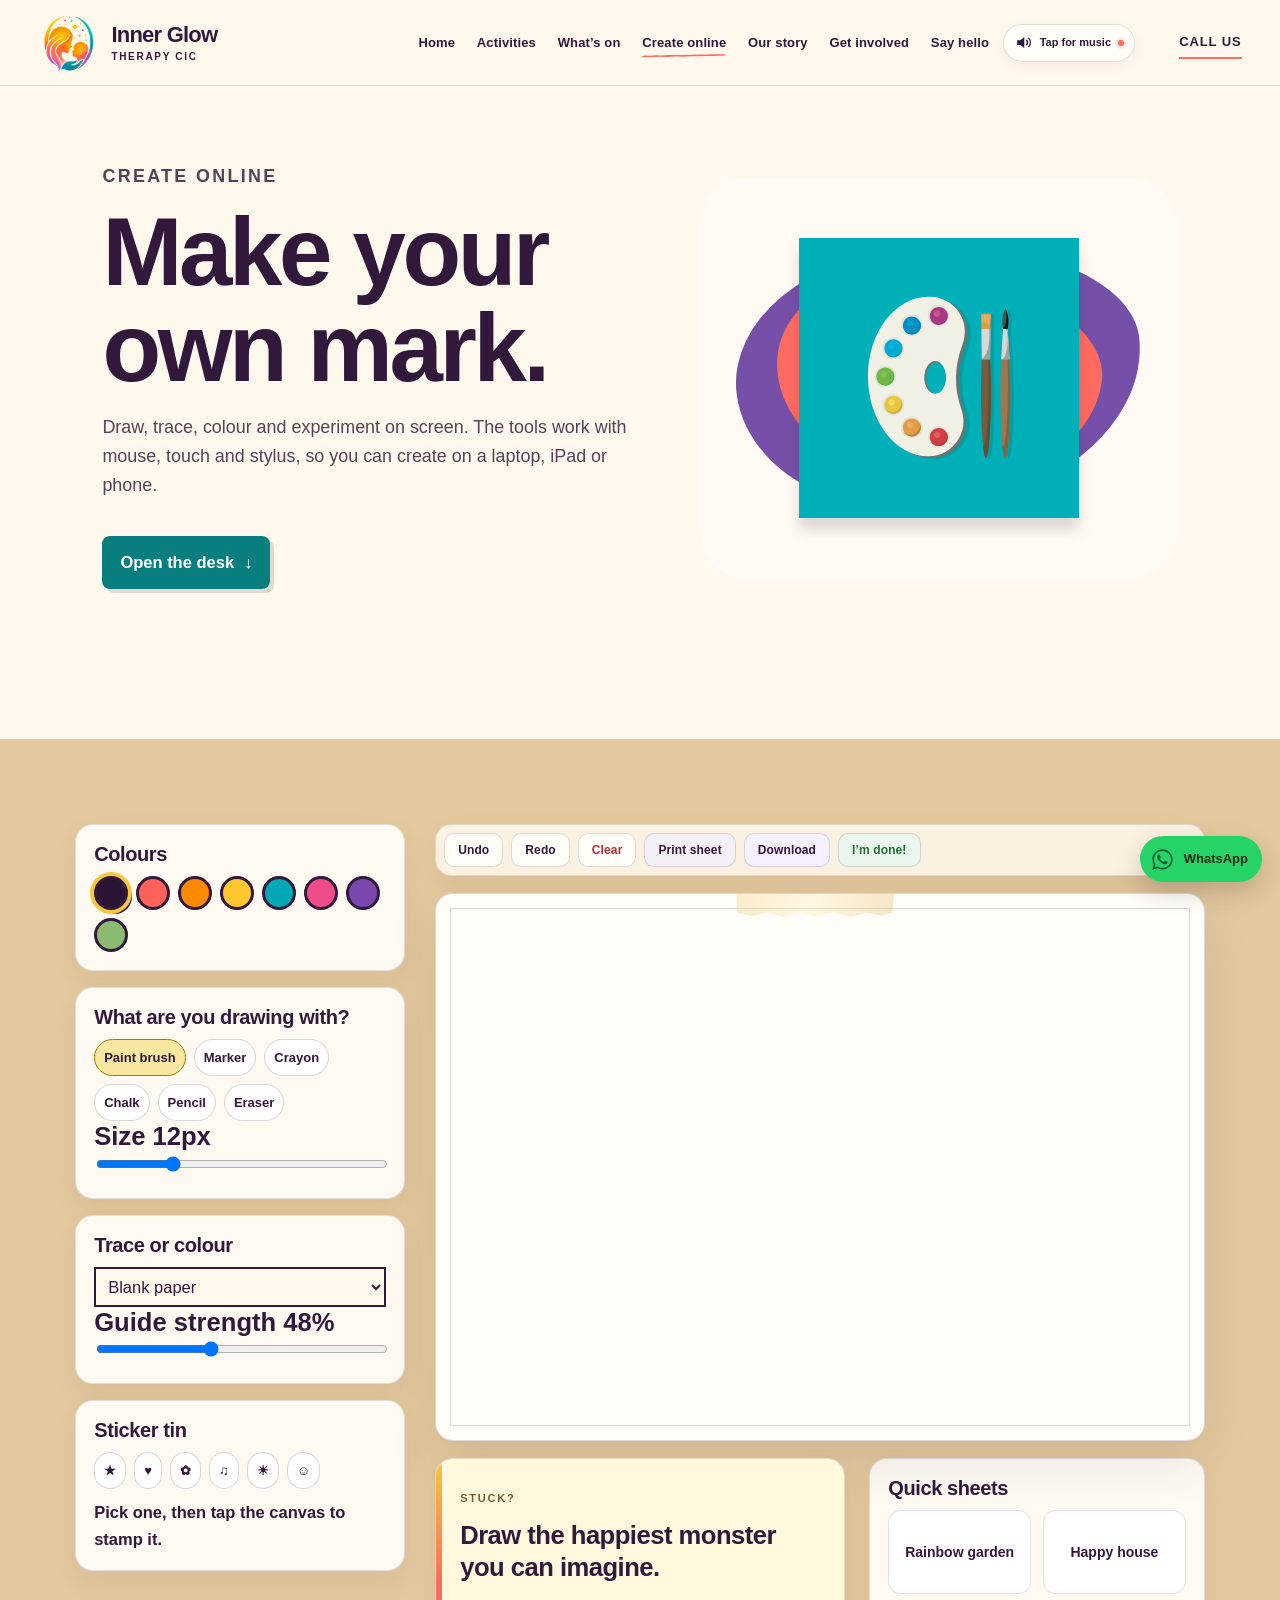
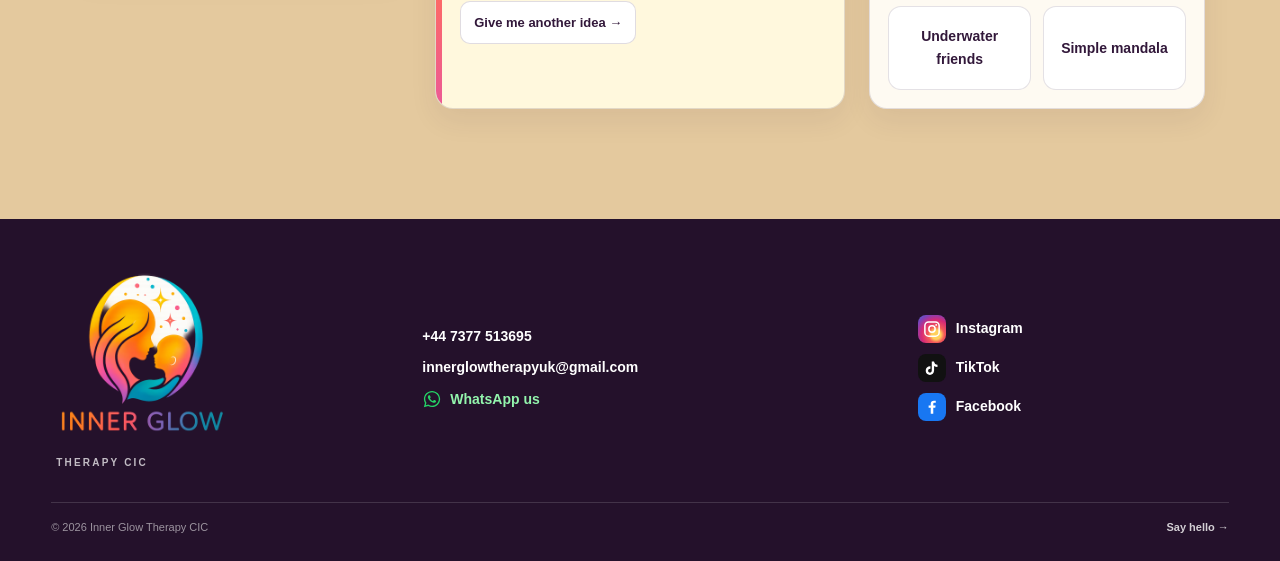
==== commit 6c397fe8: "Add files via upload" ====
--- a/create-online.html
+++ b/create-online.html
@@ -1,2 +1,2 @@
-<!doctype html><html lang="en"><head><meta charset="utf-8"><meta name="viewport" content="width=device-width,initial-scale=1"><meta name="theme-color" content="#fff7e9"><meta name="description" content="Draw, trace, colour and play online with the Inner Glow Therapy Messy Desk."><title>The Messy Desk | Create Online</title><link rel="stylesheet" href="styles.css"><script>(function(){try{var q=new URLSearchParams(location.search);if(sessionStorage.getItem('ig-build-wipe')==='1'||q.get('_ig')==='1')document.documentElement.classList.add('ig-incoming')}catch(e){if(location.search.indexOf('_ig=1')>-1)document.documentElement.classList.add('ig-incoming')}})();</script><style>html.ig-incoming::before{content:"";position:fixed;inset:0;z-index:2147483647;background:#ff6b60;pointer-events:none}</style></head><body data-page="create"><a class="skip" href="#main">Skip to content</a><header class="site-header v8-header"><a class="brand v8-brand v13-brand" href="index.html" aria-label="Inner Glow Therapy CIC home"><img class="v13-brand-symbol" src="assets/inner-glow-symbol-clean.png" alt=""><span class="v13-brand-copy"><strong>Inner Glow</strong><small>Therapy CIC</small></span></a><button class="menu-btn" type="button" aria-expanded="false" aria-controls="main-nav">Menu</button><nav class="site-nav" id="main-nav" aria-label="Main navigation"><a href="index.html">Home</a><a href="activities.html">Activities</a><a href="whats-on.html">What’s on</a><a href="create-online.html" aria-current="page">Create online</a><a href="about.html">Our story</a><a href="get-involved.html">Get involved</a><a href="contact.html">Say hello</a></nav><a class="header-call" href="tel:+447377513695">Call us</a></header>
+<!doctype html><html lang="en"><head><meta charset="utf-8"><meta name="viewport" content="width=device-width,initial-scale=1,viewport-fit=cover"><meta name="theme-color" content="#fff7e9"><meta name="description" content="Draw, trace, colour and play online with the Inner Glow Therapy Messy Desk."><title>The Messy Desk | Create Online</title><link rel="stylesheet" href="styles.css"><script>(function(){try{var q=new URLSearchParams(location.search);if(sessionStorage.getItem('ig-build-wipe')==='1'||q.get('_ig')==='1')document.documentElement.classList.add('ig-incoming')}catch(e){if(location.search.indexOf('_ig=1')>-1)document.documentElement.classList.add('ig-incoming')}})();</script><style>html.ig-incoming::before{content:"";position:fixed;inset:0;z-index:2147483647;background:#ff6b60;pointer-events:none}</style></head><body data-page="create"><a class="skip" href="#main">Skip to content</a><header class="site-header v8-header"><a class="brand v8-brand v13-brand" href="index.html" aria-label="Inner Glow Therapy CIC home"><img class="v13-brand-symbol" src="assets/inner-glow-symbol-clean.png" alt=""><span class="v13-brand-copy"><strong>Inner Glow</strong><small>Therapy CIC</small></span></a><button class="menu-btn" type="button" aria-expanded="false" aria-controls="main-nav">Menu</button><nav class="site-nav" id="main-nav" aria-label="Main navigation"><a href="index.html">Home</a><a href="activities.html">Activities</a><a href="whats-on.html">What’s on</a><a href="create-online.html" aria-current="page">Create online</a><a href="about.html">Our story</a><a href="get-involved.html">Get involved</a><a href="contact.html">Say hello</a></nav><a class="header-call" href="tel:+447377513695">Call us</a></header>
 <main id="main"><section class="sub-main"><section class="sub-hero create-online-hero"><div class="sub-hero-copy" data-build="text"><p class="eyebrow">CREATE ONLINE</p><h1>Make your own mark.</h1><p>Draw, trace, colour and experiment on screen. The tools work with mouse, touch and stylus, so you can create on a laptop, iPad or phone.</p><a class="v8-link solid teal" href="#messy-desk">Open the desk <span>↓</span></a></div><div class="sub-hero-art" data-build="art"><span class="art-layer a"></span><span class="art-layer b"></span><span class="art-layer c"></span><img src="assets/pd-palette.svg" alt="Public-domain paint palette and brushes illustration"></div></section></section><section class="messy-desk" id="messy-desk"><div class="desk-inner"><aside class="toolbox"><div class="tool-card" style="--r:-1deg"><h3>Colours</h3><div class="paint-swatches"><button class="colour-dot active" data-colour="#2b1434" style="--c:#2b1434" aria-label="Ink"></button><button class="colour-dot" data-colour="#ff625b" style="--c:#ff625b" aria-label="Coral"></button><button class="colour-dot" data-colour="#ff8a00" style="--c:#ff8a00" aria-label="Orange"></button><button class="colour-dot" data-colour="#ffc72e" style="--c:#ffc72e" aria-label="Yellow"></button><button class="colour-dot" data-colour="#00a7b5" style="--c:#00a7b5" aria-label="Teal"></button><button class="colour-dot" data-colour="#ef4c89" style="--c:#ef4c89" aria-label="Pink"></button><button class="colour-dot" data-colour="#7947ad" style="--c:#7947ad" aria-label="Purple"></button><button class="colour-dot" data-colour="#8bbb70" style="--c:#8bbb70" aria-label="Green"></button></div></div><div class="tool-card" style="--r:1deg"><h3>What are you drawing with?</h3><div class="brush-tabs"><button class="tool-chip active" data-brush="paint">Paint brush</button><button class="tool-chip" data-brush="marker">Marker</button><button class="tool-chip" data-brush="crayon">Crayon</button><button class="tool-chip" data-brush="chalk">Chalk</button><button class="tool-chip" data-brush="pencil">Pencil</button><button class="tool-chip" data-brush="eraser">Eraser</button></div><label class="hand" for="brush-size">Size <span id="brush-size-value">12</span>px</label><input id="brush-size" type="range" min="2" max="42" value="12"></div><div class="tool-card" style="--r:-.5deg"><h3>Trace or colour</h3><select id="guide-select"><option value="blank">Blank paper</option><optgroup label="Trace"><option value="heart">Heart swirl</option><option value="flower">Flower</option><option value="butterfly">Butterfly</option><option value="star">Star trail</option></optgroup><optgroup label="Colouring sheets"><option value="rainbow">Rainbow garden</option><option value="house">Happy house</option><option value="underwater">Underwater friends</option><option value="mandala">Simple mandala</option></optgroup></select><label class="hand" for="guide-opacity">Guide strength <span id="guide-opacity-value">48</span>%</label><input id="guide-opacity" type="range" min="15" max="100" value="48"></div><div class="tool-card" style="--r:1deg"><h3>Sticker tin</h3><div class="stamp-tabs"><button class="tool-chip stamp-icon" data-stamp="star">★</button><button class="tool-chip stamp-icon" data-stamp="heart">♥</button><button class="tool-chip stamp-icon" data-stamp="flower">✿</button><button class="tool-chip stamp-icon" data-stamp="music">♫</button><button class="tool-chip stamp-icon" data-stamp="sun">☀</button><button class="tool-chip stamp-icon" data-stamp="smile">☺</button></div><p style="margin:.6em 0 0;font-weight:700">Pick one, then tap the canvas to stamp it.</p></div></aside><div class="desk-canvas-area"><div class="canvas-toolbar"><button class="paint-btn" type="button" id="undo-btn">Undo</button><button class="paint-btn teal" type="button" id="redo-btn">Redo</button><button class="paint-btn coral" type="button" id="clear-btn">Clear</button><button class="paint-btn purple" type="button" id="print-btn">Print sheet</button><button class="paint-btn pink" type="button" id="download-btn">Download</button><button class="paint-btn green" type="button" id="done-btn">I’m done!</button></div><div class="canvas-shell"><div class="canvas-paper" id="canvas-paper"><div class="guide-layer" id="guide-layer" aria-hidden="true"></div><canvas id="draw-canvas" width="1000" height="700" aria-label="Inner Glow online drawing canvas"></canvas></div></div><div class="studio-bottom"><div class="prompt-card"><strong>STUCK?</strong><p class="prompt-text" id="prompt-text">Draw the happiest monster you can imagine.</p><button class="paint-btn coral" type="button" id="prompt-btn">Give me another idea →</button></div><div class="tool-card" style="--r:1deg"><h3>Quick sheets</h3><div class="sheet-list"><button class="sheet-choice" data-sheet="rainbow">Rainbow garden</button><button class="sheet-choice" data-sheet="house">Happy house</button><button class="sheet-choice" data-sheet="underwater">Underwater friends</button><button class="sheet-choice" data-sheet="mandala">Simple mandala</button></div></div></div></div></div></section></main><div class="done-pop" id="done-pop" role="dialog" aria-modal="true" aria-labelledby="done-title"><div class="done-card"><h2 id="done-title">LOOK WHAT YOU MADE!</h2><p class="hand">That deserves a tiny celebration.</p><div style="display:flex;gap:15px;justify-content:center;flex-wrap:wrap"><button class="paint-btn pink" type="button" id="done-download">Download it</button><button class="paint-btn teal" type="button" id="done-close">Keep drawing</button></div></div></div><footer class="site-footer v11-footer"><div class="footer-inner"><div class="footer-main"><div class="footer-brand footer-brand-real"><img src="assets/inner-glow-lockup-clean.png" alt="Inner Glow"><span class="footer-brand-sub">THERAPY CIC</span></div><div class="footer-contact"><a href="tel:+447377513695">+44 7377 513695</a><a href="mailto:innerglowtherapyuk@gmail.com">innerglowtherapyuk@gmail.com</a><a class="footer-whatsapp" href="https://wa.me/447377513695" target="_blank" rel="noopener"><span class="footer-wa-icon"><svg viewBox="0 0 32 32" aria-hidden="true"><path fill="currentColor" d="M16.03 3C8.85 3 3.03 8.78 3.03 15.91c0 2.28.6 4.5 1.73 6.45L3 29l6.82-1.77a13.04 13.04 0 0 0 6.2 1.57h.01c7.17 0 13-5.79 13-12.9C29.03 8.78 23.2 3 16.03 3Zm0 23.62h-.01a10.85 10.85 0 0 1-5.52-1.5l-.4-.24-4.05 1.05 1.08-3.93-.26-.4a10.67 10.67 0 0 1-1.67-5.7c0-5.94 4.86-10.73 10.84-10.73s10.84 4.8 10.84 10.73-4.87 10.72-10.85 10.72Zm5.94-8.04c-.33-.16-1.93-.95-2.23-1.06-.3-.1-.52-.16-.74.16-.22.33-.85 1.06-1.04 1.27-.19.22-.38.24-.7.08-.33-.16-1.38-.5-2.63-1.6-.97-.86-1.63-1.93-1.82-2.25-.19-.33-.02-.5.14-.66.15-.14.33-.38.49-.57.16-.19.22-.33.33-.54.1-.22.05-.41-.03-.57-.08-.16-.74-1.77-1.01-2.42-.27-.64-.54-.55-.74-.56h-.63c-.22 0-.57.08-.87.41-.3.33-1.14 1.11-1.14 2.72s1.17 3.16 1.33 3.38c.16.22 2.3 3.5 5.57 4.91.78.33 1.39.53 1.86.68.78.25 1.49.21 2.05.13.63-.09 1.93-.78 2.2-1.54.27-.76.27-1.41.19-1.54-.08-.14-.3-.22-.63-.38Z"/></svg></span><span>WhatsApp us</span></a></div><div class="footer-social"><a class="social-link social-instagram" href="https://www.instagram.com/innerglowtherapyuk?utm_source=qr&amp;igsh=cDhlcTVmOWV3dHRn" target="_blank" rel="noopener"><svg class="social-icon" viewBox="0 0 24 24" aria-hidden="true"><rect x="2.5" y="2.5" width="19" height="19" rx="5" fill="none" stroke="currentColor" stroke-width="2"/><circle cx="12" cy="12" r="4.2" fill="none" stroke="currentColor" stroke-width="2"/><circle cx="17.6" cy="6.5" r="1.2" fill="currentColor"/></svg><span>Instagram</span></a><a class="social-link social-tiktok" href="https://www.tiktok.com/@innerglowtherapyuk?_r=1&amp;_t=ZN-98gktzrJQJy" target="_blank" rel="noopener"><svg class="social-icon" viewBox="0 0 24 24" aria-hidden="true"><path fill="currentColor" d="M14.7 3.2c.5 2.7 2 4.3 4.6 4.5v3.1c-1.7-.1-3.2-.6-4.5-1.5v5.7c0 4.1-2.7 6.2-5.6 6.2-3.2 0-5.6-2.5-5.6-5.6 0-3.5 2.7-6 6.3-5.8v3.2c-1.8-.1-3.1.9-3.1 2.6 0 1.4 1 2.5 2.4 2.5 1.6 0 2.5-1.1 2.5-3.2V3.2h3Z"/></svg><span>TikTok</span></a><a class="social-link social-facebook" href="https://www.facebook.com/share/19WSZBAquq/" target="_blank" rel="noopener"><svg class="social-icon" viewBox="0 0 24 24" aria-hidden="true"><path fill="currentColor" d="M13.7 21v-8h2.7l.4-3.1h-3.1V7.9c0-.9.3-1.5 1.6-1.5H17V3.6c-.3 0-1.3-.1-2.5-.1-2.5 0-4.2 1.5-4.2 4.3v2.1H7.5V13h2.8v8h3.4Z"/></svg><span>Facebook</span></a></div></div><div class="footer-bottom"><span>© <span data-year></span> Inner Glow Therapy CIC</span><a href="contact.html">Say hello →</a></div></div></footer><a class="whatsapp-float v13-wa" href="https://wa.me/447377513695" target="_blank" rel="noopener" aria-label="Chat to Inner Glow Therapy CIC on WhatsApp"><svg class="wa-logo" viewBox="0 0 32 32" aria-hidden="true"><path fill="currentColor" d="M16.03 3C8.85 3 3.03 8.78 3.03 15.91c0 2.28.6 4.5 1.73 6.45L3 29l6.82-1.77a13.04 13.04 0 0 0 6.2 1.57h.01c7.17 0 13-5.79 13-12.9C29.03 8.78 23.2 3 16.03 3Zm0 23.62h-.01a10.85 10.85 0 0 1-5.52-1.5l-.4-.24-4.05 1.05 1.08-3.93-.26-.4a10.67 10.67 0 0 1-1.67-5.7c0-5.94 4.86-10.73 10.84-10.73s10.84 4.8 10.84 10.73-4.87 10.72-10.85 10.72Zm5.94-8.04c-.33-.16-1.93-.95-2.23-1.06-.3-.1-.52-.16-.74.16-.22.33-.85 1.06-1.04 1.27-.19.22-.38.24-.7.08-.33-.16-1.38-.5-2.63-1.6-.97-.86-1.63-1.93-1.82-2.25-.19-.33-.02-.5.14-.66.15-.14.33-.38.49-.57.16-.19.22-.33.33-.54.1-.22.05-.41-.03-.57-.08-.16-.74-1.77-1.01-2.42-.27-.64-.54-.55-.74-.56h-.63c-.22 0-.57.08-.87.41-.3.33-1.14 1.11-1.14 2.72s1.17 3.16 1.33 3.38c.16.22 2.3 3.5 5.57 4.91.78.33 1.39.53 1.86.68.78.25 1.49.21 2.05.13.63-.09 1.93-.78 2.2-1.54.27-.76.27-1.41.19-1.54-.08-.14-.3-.22-.63-.38Z"/></svg><span class="wa-label">WhatsApp</span></a><script src="script.js"></script></body></html>
--- a/styles.css
+++ b/styles.css
@@ -908,3 +908,200 @@
 @media (prefers-reduced-motion:reduce){
   .story-panel::before,[data-build="text"],[data-build="art"]{transition:none!important}
 }
+
+/* =========================================================
+   V16 — responsive app shell, calmer visual hierarchy,
+   soundtrack controls and community-diagram repair.
+   ========================================================= */
+:root{
+  --font-display:"Trebuchet MS","Avenir Next","Segoe UI",Arial,sans-serif;
+  --font-body:"Segoe UI","Aptos","Helvetica Neue",Arial,sans-serif;
+  --app-surface:#fffdf8;
+  --app-paper:#fff8ec;
+  --app-line:rgba(50,24,58,.13);
+  --app-shadow:0 18px 48px rgba(50,24,58,.10);
+  --app-dock-h:72px;
+}
+body{font-family:var(--font-body)!important}
+.story-panel h1,.story-panel h2,.sub-hero-copy h1,.content-copy h2,.clean-board h2,.path-item h2,.closing-panel h2{
+  font-family:var(--font-display)!important;
+  font-weight:800!important;
+  letter-spacing:-.04em!important;
+}
+
+/* Compact sound control. It is intentionally functional rather than decorative. */
+.site-header{position:relative}
+.sound-control{
+  position:absolute;right:92px;top:50%;transform:translateY(-50%);z-index:910;
+  display:inline-flex;align-items:center;gap:7px;min-height:38px;padding:7px 10px;
+  border:1px solid var(--app-line);border-radius:999px;background:rgba(255,253,248,.92);color:var(--ink);
+  box-shadow:0 4px 14px rgba(50,24,58,.05);font:800 11px/1 var(--font-body);cursor:pointer;
+}
+.sound-control svg{width:19px;height:19px;overflow:visible}.sound-control .speaker{fill:currentColor}.sound-control .wave{fill:none;stroke:currentColor;stroke-width:1.8;stroke-linecap:round}.sound-control i{width:6px;height:6px;border-radius:50%;background:#35b768;box-shadow:0 0 0 3px rgba(53,183,104,.12)}
+.sound-control.is-muted{color:#78687b}.sound-control.is-muted .wave{display:none}.sound-control.is-muted i{background:#aaa;box-shadow:none}.sound-control.needs-tap i{background:var(--coral);box-shadow:0 0 0 3px rgba(255,98,91,.12)}
+
+/* Repair the screenshot issue: the scroll paint should not cut through the community diagram. */
+.together-panel::before{background:rgba(255,250,241,.94)!important;box-shadow:inset 0 0 0 1px rgba(50,24,58,.055)}
+.connection-diagram{
+  background:radial-gradient(circle at 50% 50%,rgba(255,255,255,.93) 0 28%,rgba(255,255,255,.53) 29% 56%,rgba(255,255,255,.16) 57% 100%);
+  border:1px solid rgba(50,24,58,.08);border-radius:34px;padding:16px;isolation:isolate;
+}
+.connection-diagram::after{content:"";position:absolute;inset:12%;border:1px dashed rgba(50,24,58,.10);border-radius:50%;z-index:-1}
+.connection-diagram svg{inset:4%!important;width:92%!important;height:92%!important;margin:auto}
+.connection-path{stroke-width:12!important;filter:drop-shadow(0 2px 0 rgba(50,24,58,.04))}
+.hub-glow{fill:rgba(255,248,236,.92);stroke:rgba(50,24,58,.08);stroke-width:18}
+.node{
+  border:1px solid rgba(50,24,58,.18)!important;border-radius:999px!important;background:#fffdf8!important;
+  box-shadow:0 8px 20px rgba(50,24,58,.10)!important;padding:10px 15px!important;font-size:13px!important;white-space:nowrap;
+}
+.node.centre{
+  width:104px!important;height:104px!important;top:50%!important;border:5px solid #fff!important;background:var(--ink)!important;color:#fff!important;
+  box-shadow:0 12px 32px rgba(50,24,58,.22)!important;font-size:12px!important;letter-spacing:.02em;
+}
+.n1{left:2.5%!important;top:8%!important}.n2{right:2.5%!important;top:8%!important}.n3{left:2.5%!important;bottom:8%!important}.n4{right:2.5%!important;bottom:8%!important}
+
+/* Faster painterly transition, still fully covering the previous page before navigation. */
+.brush-transition .brush-stroke{
+  background:
+    repeating-linear-gradient(180deg,rgba(255,255,255,.13) 0 1px,transparent 1px 11px),
+    linear-gradient(90deg,#ff765d 0 72%,#f15d88 88%,#8e56b6 100%)!important;
+  box-shadow:6vw 0 0 rgba(255,196,56,.18)!important;
+}
+.brush-transition.cover .brush-stroke{animation-duration:.18s!important}.brush-transition.reveal .brush-stroke{animation-duration:.16s!important}
+
+/* Responsive app navigation. Hidden on laptop/desktop. */
+.app-dock,.app-more-sheet,.app-sheet-backdrop{display:none}
+
+@media (max-width:1100px){
+  :root{--app-header-h:66px;--app-dock-h:72px}
+  body{padding-bottom:calc(var(--app-dock-h) + env(safe-area-inset-bottom) + 12px)!important;background:#f7efe2!important}
+
+  /* App bar: brand + sound. Main navigation lives in the dock/sheet. */
+  .site-header.v8-header{
+    position:sticky!important;top:0!important;z-index:1200!important;min-height:var(--app-header-h)!important;height:var(--app-header-h)!important;
+    display:flex!important;align-items:center!important;justify-content:flex-start!important;gap:12px!important;padding:7px 18px!important;
+    background:rgba(255,250,241,.94)!important;border-bottom:1px solid rgba(50,24,58,.09)!important;backdrop-filter:blur(16px) saturate(1.12)!important;
+    box-shadow:0 7px 22px rgba(50,24,58,.05)!important;
+  }
+  .v13-brand{gap:9px!important;min-width:0!important}.v13-brand-symbol{width:48px!important;height:48px!important;flex:0 0 48px!important}.v13-brand-copy strong{font-size:17px!important}.v13-brand-copy small{font-size:7.5px!important}
+  .menu-btn,.site-header .site-nav,.header-call{display:none!important}
+  .sound-control{right:18px!important;top:50%!important;min-height:40px!important;padding:7px 10px!important;background:#fff!important}.sound-control .sound-copy{font-size:10px}
+
+  .app-dock{
+    position:fixed;left:50%;bottom:max(8px,env(safe-area-inset-bottom));transform:translateX(-50%);z-index:1600;
+    width:min(620px,calc(100% - 20px));height:var(--app-dock-h);padding:6px 8px;
+    display:grid;grid-template-columns:repeat(5,1fr);gap:3px;
+    background:rgba(255,253,248,.95);border:1px solid rgba(50,24,58,.12);border-radius:22px;
+    box-shadow:0 16px 46px rgba(50,24,58,.18);backdrop-filter:blur(18px) saturate(1.1);
+  }
+  .app-tab{
+    border:0;background:transparent;color:#725f75;text-decoration:none;border-radius:16px;min-width:0;
+    display:flex;flex-direction:column;align-items:center;justify-content:center;gap:3px;padding:5px 3px;
+    font:750 10px/1.05 var(--font-body);cursor:pointer;position:relative;
+  }
+  .app-tab svg{width:22px;height:22px;fill:none;stroke:currentColor;stroke-width:1.8;stroke-linecap:round;stroke-linejoin:round}.app-more circle{fill:currentColor;stroke:none}
+  .app-tab.active{background:#fff2df;color:var(--ink);box-shadow:inset 0 0 0 1px rgba(255,98,91,.10)}
+  .app-tab.active::after{content:"";position:absolute;bottom:4px;width:18px;height:3px;border-radius:999px;background:var(--coral)}
+  .app-tab:active{transform:scale(.96)}
+
+  .app-sheet-backdrop{position:fixed;inset:0;z-index:1700;background:rgba(31,12,38,.32);backdrop-filter:blur(3px);opacity:0;transition:opacity .2s}.app-sheet-backdrop.open{display:block;opacity:1}
+  .app-more-sheet{
+    position:fixed;left:50%;bottom:0;z-index:1701;width:min(680px,100%);max-height:min(78svh,620px);overflow:auto;
+    transform:translate(-50%,105%);display:block;padding:10px 18px calc(22px + env(safe-area-inset-bottom));
+    background:#fffaf0;border-radius:28px 28px 0 0;box-shadow:0 -20px 60px rgba(31,12,38,.20);transition:transform .24s cubic-bezier(.2,.75,.2,1);
+  }
+  .app-more-sheet.open{transform:translate(-50%,0)}.app-sheet-grab{width:44px;height:5px;border-radius:999px;background:#d7ccd7;margin:0 auto 12px}.app-sheet-head{display:flex;align-items:center;justify-content:space-between;padding:4px 2px 14px}.app-sheet-head strong{font:800 22px/1 var(--font-display)}.app-sheet-close{width:38px;height:38px;border:0;border-radius:50%;background:#f0e7ef;font-size:26px;line-height:1;cursor:pointer}
+  .app-sheet-grid{display:grid;grid-template-columns:repeat(3,minmax(0,1fr));gap:10px}.app-sheet-grid a{display:grid;gap:5px;min-height:104px;padding:16px;border:1px solid var(--app-line);border-radius:20px;background:#fff;text-decoration:none;color:var(--ink)}.app-sheet-grid a.active{border-color:rgba(255,98,91,.45);background:#fff2e9}.app-sheet-grid span{font:800 16px/1.15 var(--font-display)}.app-sheet-grid small{font:500 12px/1.35 var(--font-body);color:#756176}
+  .app-sheet-actions{display:grid;grid-template-columns:1fr 1fr;gap:9px;margin-top:12px}.app-sheet-actions a{text-align:center;padding:13px 16px;border-radius:14px;background:var(--ink);color:#fff;text-decoration:none;font-weight:800}.app-sheet-actions .wa{background:#25D366;color:#0b2c17}
+
+  /* WhatsApp floats above the app dock, never over content/actions. */
+  .whatsapp-float.v13-wa{bottom:calc(var(--app-dock-h) + env(safe-area-inset-bottom) + 17px)!important;right:14px!important;z-index:1550!important}
+
+  /* Home becomes a stack of intentional app screens. */
+  .story-main{padding:8px 12px 24px!important}
+  .story-jump{
+    position:sticky!important;top:calc(var(--app-header-h) + 7px)!important;z-index:1100!important;width:calc(100% - 8px)!important;max-width:760px!important;
+    margin:6px auto 10px!important;padding:5px!important;display:flex!important;gap:4px!important;overflow-x:auto!important;
+    border:1px solid rgba(50,24,58,.09)!important;border-radius:16px!important;background:rgba(255,253,248,.92)!important;box-shadow:0 8px 24px rgba(50,24,58,.07)!important;backdrop-filter:blur(12px)!important;
+  }
+  .story-jump a{min-width:max-content!important;padding:9px 11px!important;border-radius:11px!important;font-size:10px!important;background:transparent!important}.story-jump a.active{background:#fff0e6!important;color:var(--ink)!important}.story-jump a span{display:none!important}
+  .scroll-build{display:none!important}
+  .story-panel{
+    width:100%!important;min-height:auto!important;margin:0 0 14px!important;padding:34px clamp(22px,4vw,38px) 38px!important;gap:28px!important;
+    border:1px solid rgba(50,24,58,.08)!important;border-radius:30px!important;background:rgba(255,253,248,.78)!important;box-shadow:0 12px 34px rgba(50,24,58,.055)!important;overflow:hidden!important;
+  }
+  .story-panel::before{display:none!important}
+  .story-number{top:18px!important;right:18px!important;left:auto!important;font-size:11px!important;line-height:1!important;letter-spacing:.12em!important;opacity:1!important;color:#876f88!important;background:#f3eaf2!important;padding:7px 9px;border-radius:999px}
+  .hero-v8{padding-top:38px!important}.hero-v8-copy,.activity-copy,.together-copy,.create-copy{max-width:100%!important}
+  .hero-v8 h1 span{font-size:17px!important}.hero-v8 h1 strong{font-size:clamp(46px,7.8vw,68px)!important;line-height:.95!important}.story-panel h2{font-size:clamp(39px,6.2vw,56px)!important;line-height:.98!important}.hero-summary,.story-panel p{font-size:16px!important;line-height:1.58!important}
+  .hero-v8-art,.activity-visual,.connection-diagram,.create-preview{border-radius:24px!important;background-color:rgba(255,255,255,.30)!important;min-height:360px!important}
+  .activity-visual,.connection-diagram,.create-preview{max-width:560px!important;width:100%!important;justify-self:center!important}
+  .connection-diagram{min-height:390px!important}
+
+  /* Subpages read as app screens/cards instead of a squeezed desktop page. */
+  .sub-main{padding:10px 16px 30px!important}
+  .sub-hero{
+    margin:0!important;padding:30px clamp(22px,4vw,36px)!important;min-height:auto!important;gap:24px!important;
+    background:rgba(255,253,248,.82)!important;border:1px solid rgba(50,24,58,.08)!important;border-radius:30px!important;box-shadow:0 12px 34px rgba(50,24,58,.055)!important;
+  }
+  .sub-hero-copy h1{font-size:clamp(48px,7.5vw,68px)!important;line-height:.96!important}.sub-hero-copy p{font-size:16px!important;line-height:1.58!important}.sub-hero-art{border-radius:24px!important;min-height:330px!important;background:rgba(255,255,255,.38)!important}
+  .section-nav{top:calc(var(--app-header-h) + 7px)!important;z-index:1100!important;margin:10px 0 14px!important;background:rgba(255,253,248,.94)!important;border:1px solid rgba(50,24,58,.08)!important;border-radius:16px!important;padding:5px!important;box-shadow:0 8px 24px rgba(50,24,58,.06)!important}
+  .section-nav a{border-radius:11px!important;padding:9px 11px!important;background:#f8f0e8!important}
+  .content-section{
+    margin:0 0 14px!important;padding:30px clamp(22px,4vw,36px)!important;gap:26px!important;
+    border:1px solid rgba(50,24,58,.08)!important;border-radius:28px!important;background:rgba(255,253,248,.78)!important;box-shadow:0 12px 32px rgba(50,24,58,.05)!important;
+  }
+  .content-section+.content-section{border-top:1px solid rgba(50,24,58,.08)!important}.content-copy h2{font-size:clamp(38px,5.8vw,54px)!important}.content-copy p,.content-copy li{font-size:15.5px!important;line-height:1.58!important}.content-art{min-height:320px!important;border-radius:22px!important}
+  .clean-board,.clean-form{border-radius:24px!important;box-shadow:var(--app-shadow)!important}
+  .path-list{background:rgba(255,253,248,.78);border:1px solid rgba(50,24,58,.08);border-radius:26px;padding:8px 24px;box-shadow:0 12px 32px rgba(50,24,58,.05)}.path-item{padding:24px 0!important}.path-item:last-child{border-bottom:0!important}
+  .contact-clean{padding:16px 0 30px!important;gap:14px!important}.contact-details,.clean-form{background:rgba(255,253,248,.82);border:1px solid rgba(50,24,58,.08);border-radius:26px;padding:24px!important;box-shadow:0 12px 32px rgba(50,24,58,.05)}.contact-details{border-top:1px solid rgba(50,24,58,.08)!important}.contact-method:first-child{padding-top:0}.contact-method:last-child{border-bottom:0}
+
+  /* Create Online: canvas is the primary app screen; tools follow it. */
+  .messy-desk{padding:14px 12px 36px!important;background-color:#e6cfa8!important}.messy-desk .desk-inner{display:flex!important;flex-direction:column!important;gap:14px!important;padding:0!important}.desk-canvas-area{order:1!important}.toolbox{order:2!important;display:grid!important;grid-template-columns:repeat(2,minmax(0,1fr))!important;gap:12px!important}.tool-card{transform:none!important;border-radius:22px!important;padding:18px!important}.tool-card h3{font-size:18px!important}.canvas-toolbar{display:grid!important;grid-template-columns:repeat(6,minmax(0,1fr))!important;gap:6px!important;padding:7px!important;border-radius:16px!important;background:rgba(255,253,248,.94)!important;position:sticky!important;top:calc(var(--app-header-h) + 7px)!important;z-index:1000!important}.canvas-toolbar .paint-btn{min-width:0!important;padding:10px 5px!important;font-size:10px!important;white-space:normal!important}.canvas-shell{border-radius:22px!important;padding:9px!important;box-shadow:0 12px 34px rgba(50,24,58,.10)!important}.canvas-shell::before{display:none!important}.canvas-paper{border-radius:15px!important;min-height:420px!important;aspect-ratio:auto!important}.studio-bottom{grid-template-columns:1fr 1fr!important;gap:12px!important}.prompt-card{border-radius:22px!important}.sheet-choice{border-radius:14px!important}
+
+  /* Footer is supporting content on app layouts, not another giant destination. */
+  .v11-footer .footer-inner{padding-bottom:calc(var(--app-dock-h) + env(safe-area-inset-bottom) + 28px)!important}.v11-footer .footer-main{align-items:start!important}.v11-footer .footer-brand-real>img{width:160px!important}
+}
+
+@media (min-width:821px) and (max-width:1100px){
+  /* Tablet landscape: keep purposeful split views inside app cards. */
+  .story-main{padding-inline:18px!important}.story-panel{grid-template-columns:repeat(12,minmax(0,1fr))!important;min-height:610px!important;padding:48px 44px!important}.hero-v8-copy{grid-column:1/7!important}.hero-v8-art{grid-column:7/13!important}.activity-copy{grid-column:1/6!important}.activity-visual{grid-column:7/13!important}.move-panel .activity-copy,.breathe-panel .activity-copy{grid-column:8/13!important}.move-panel .activity-visual,.breathe-panel .activity-visual{grid-column:1/7!important;grid-row:1!important}.together-copy,.create-copy{grid-column:1/6!important}.connection-diagram,.create-preview{grid-column:7/13!important}.connection-diagram{min-height:430px!important}
+  .sub-hero{grid-template-columns:minmax(0,1fr) minmax(300px,.8fr)!important}.content-section{grid-template-columns:minmax(0,1fr) minmax(320px,.9fr)!important}.contact-clean{grid-template-columns:minmax(0,.8fr) minmax(390px,1.1fr)!important;gap:14px!important}.canvas-paper{min-height:500px!important}
+}
+
+@media (max-width:820px){
+  :root{--app-header-h:62px;--app-dock-h:70px}
+  .site-header.v8-header{padding:6px 14px!important}.v13-brand-symbol{width:44px!important;height:44px!important;flex-basis:44px!important}.v13-brand-copy strong{font-size:16px!important}.v13-brand-copy small{font-size:7px!important}.sound-control{right:14px!important;min-height:38px!important;padding:7px 9px!important}.sound-control .sound-copy{display:none}
+  .app-dock{width:calc(100% - 16px);bottom:max(6px,env(safe-area-inset-bottom));border-radius:20px}.app-tab{font-size:9px}.app-tab svg{width:21px;height:21px}
+  .app-sheet-grid{grid-template-columns:1fr!important}.app-sheet-grid a{min-height:auto;padding:14px 16px}.app-sheet-actions{grid-template-columns:1fr 1fr}
+  .story-main{padding-inline:8px!important}.story-panel{display:grid!important;grid-template-columns:minmax(0,1fr)!important;padding:31px 18px 34px!important;gap:22px!important;border-radius:25px!important}.hero-v8-copy,.activity-copy,.together-copy,.create-copy,.hero-v8-art,.activity-visual,.connection-diagram,.create-preview,.move-panel .activity-copy,.breathe-panel .activity-copy,.move-panel .activity-visual,.breathe-panel .activity-visual{grid-column:1!important;grid-row:auto!important;order:initial!important}.hero-v8-copy,.activity-copy,.together-copy,.create-copy{order:1!important}.hero-v8-art,.activity-visual,.connection-diagram,.create-preview{order:2!important}
+  .hero-v8 h1 strong{font-size:clamp(42px,10.5vw,58px)!important}.story-panel h2{font-size:clamp(36px,8.5vw,48px)!important}.hero-summary,.story-panel p{font-size:15.5px!important}.hero-v8-art,.activity-visual{min-height:300px!important}.connection-diagram{min-height:340px!important;padding:8px!important}.create-preview{min-height:300px!important}.story-number{top:14px!important;right:14px!important}
+  .node{font-size:10px!important;padding:7px 9px!important;max-width:96px!important}.node.centre{width:74px!important;height:74px!important;font-size:9px!important}.connection-path{stroke-width:10!important}.connection-diagram svg{inset:7%!important;width:86%!important;height:86%!important}
+
+  .sub-main{padding-inline:8px!important}.sub-hero{display:grid!important;grid-template-columns:1fr!important;padding:26px 18px!important;border-radius:25px!important}.sub-hero-copy h1{font-size:clamp(42px,11vw,56px)!important}.sub-hero-art{min-height:250px!important}.content-section{display:grid!important;grid-template-columns:1fr!important;padding:26px 18px!important;border-radius:24px!important}.content-copy{order:1!important}.content-art{order:2!important;min-height:260px!important}.path-list{padding:6px 18px!important;border-radius:24px!important}.contact-details,.clean-form{padding:20px 18px!important;border-radius:24px!important}.clean-form input,.clean-form select,.clean-form textarea{font-size:16px!important}
+
+  .messy-desk{padding-inline:8px!important}.desk-canvas-area{gap:12px!important}.canvas-toolbar{grid-template-columns:repeat(3,minmax(0,1fr))!important;position:relative!important;top:auto!important}.canvas-toolbar .paint-btn{font-size:11px!important;padding:10px 6px!important}.canvas-paper{min-height:380px!important}.toolbox{grid-template-columns:1fr!important}.studio-bottom{grid-template-columns:1fr!important}.paint-swatches{gap:10px!important}.colour-dot{width:38px!important;height:38px!important}.tool-chip{min-height:40px!important;padding:9px 11px!important}.prompt-text{font-size:19px!important}
+  .v11-footer .footer-brand-real>img{width:145px!important}
+}
+
+@media (max-width:520px){
+  :root{--app-header-h:58px;--app-dock-h:68px}
+  body{padding-bottom:calc(var(--app-dock-h) + env(safe-area-inset-bottom) + 10px)!important}
+  .site-header.v8-header{height:var(--app-header-h)!important;min-height:var(--app-header-h)!important;padding:5px 11px!important}.v13-brand{gap:7px!important}.v13-brand-symbol{width:40px!important;height:40px!important;flex-basis:40px!important}.v13-brand-copy strong{font-size:15px!important}.v13-brand-copy small{font-size:6.5px!important}.sound-control{right:11px!important;width:38px!important;height:38px!important;min-height:38px!important;padding:8px!important;justify-content:center}.sound-control svg{width:20px;height:20px}.sound-control i{position:absolute;right:4px;top:4px;width:5px;height:5px}
+  .app-dock{height:var(--app-dock-h);padding:5px 5px;width:calc(100% - 12px);gap:1px;border-radius:18px}.app-tab{gap:2px;padding:4px 2px;font-size:8.5px}.app-tab svg{width:20px;height:20px}.app-tab.active::after{bottom:3px;height:2px}
+  .app-more-sheet{padding-inline:14px;border-radius:24px 24px 0 0}.app-sheet-head strong{font-size:20px}.app-sheet-actions{grid-template-columns:1fr}
+  .whatsapp-float.v13-wa{bottom:calc(var(--app-dock-h) + env(safe-area-inset-bottom) + 13px)!important;right:10px!important;width:44px!important;height:44px!important;min-height:44px!important}
+  .story-jump{top:calc(var(--app-header-h) + 5px)!important;width:calc(100% - 6px)!important;margin-top:5px!important}.story-jump a{padding:8px 9px!important;font-size:9px!important}
+  .story-panel{padding:29px 16px 32px!important;margin-bottom:9px!important;border-radius:22px!important}.hero-v8 h1 span{font-size:14px!important}.hero-v8 h1 strong{font-size:clamp(39px,12vw,50px)!important}.story-panel h2{font-size:clamp(34px,10vw,43px)!important}.hero-summary,.story-panel p{font-size:15px!important;line-height:1.52!important}.hero-v8-actions,.together-actions{gap:10px!important}.v8-link{font-size:13px!important}.v8-link.solid{padding:11px 14px!important}.hero-v8-art,.activity-visual{min-height:270px!important}.connection-diagram{min-height:306px!important}.create-preview{min-height:270px!important}.pd-asset{max-height:230px!important}.dancer-asset{max-height:275px!important}.coffee-asset{max-height:210px!important}.sound-words{max-width:54%!important}.sound-words span{font-size:13px!important}.node{font-size:9px!important;padding:6px 8px!important;max-width:86px!important}.node.centre{width:68px!important;height:68px!important;font-size:8.5px!important}.n1,.n3{left:1%!important}.n2,.n4{right:1%!important}
+  .sub-main{padding-top:7px!important}.sub-hero{padding:23px 16px!important;border-radius:22px!important}.sub-hero-copy h1{font-size:clamp(39px,12vw,50px)!important}.sub-hero-copy p{font-size:15px!important}.sub-hero-art{min-height:220px!important}.content-section{padding:23px 16px!important;border-radius:22px!important}.content-copy h2{font-size:clamp(33px,10vw,42px)!important}.content-copy p,.content-copy li{font-size:15px!important}.content-art{min-height:235px!important}.section-nav{top:calc(var(--app-header-h) + 5px)!important}.path-item{grid-template-columns:30px minmax(0,1fr)!important;padding:20px 0!important}.path-item h2{font-size:28px!important}.contact-details,.clean-form{padding:18px 16px!important}.contact-method>a{font-size:16px!important}.form-actions{display:grid!important;grid-template-columns:1fr!important}.form-actions button,.form-actions a{width:100%!important;text-align:center!important}
+  .canvas-toolbar{grid-template-columns:repeat(3,minmax(0,1fr))!important;gap:5px!important}.canvas-toolbar .paint-btn{font-size:10px!important;padding:9px 4px!important}.canvas-paper{min-height:330px!important}.tool-card{padding:16px!important;border-radius:20px!important}.tool-card h3{font-size:17px!important}.studio-bottom{gap:10px!important}.prompt-card{padding:18px!important}.prompt-text{font-size:18px!important}.sheet-list{grid-template-columns:1fr 1fr!important;gap:8px!important}.sheet-choice{min-height:72px!important;font-size:12px!important}
+  .v11-footer .footer-inner{padding-inline:16px!important}.v11-footer .footer-main{gap:18px!important}.v11-footer .footer-brand-real>img{width:132px!important}.v11-footer .footer-contact>a,.v11-footer .footer-social>a{font-size:12px!important}
+}
+
+@media (prefers-reduced-motion:reduce){
+  .app-more-sheet,.app-sheet-backdrop,.app-tab{transition:none!important}.brush-transition{display:none!important}
+}
+
+/* V16 micro-fixes from visual QA. */
+@media (min-width:1101px){.sound-control{right:145px!important}}
+@media (max-width:820px){body[data-page="create"] .whatsapp-float.v13-wa{bottom:calc(var(--app-dock-h) + env(safe-area-inset-bottom) + 82px)!important}}
